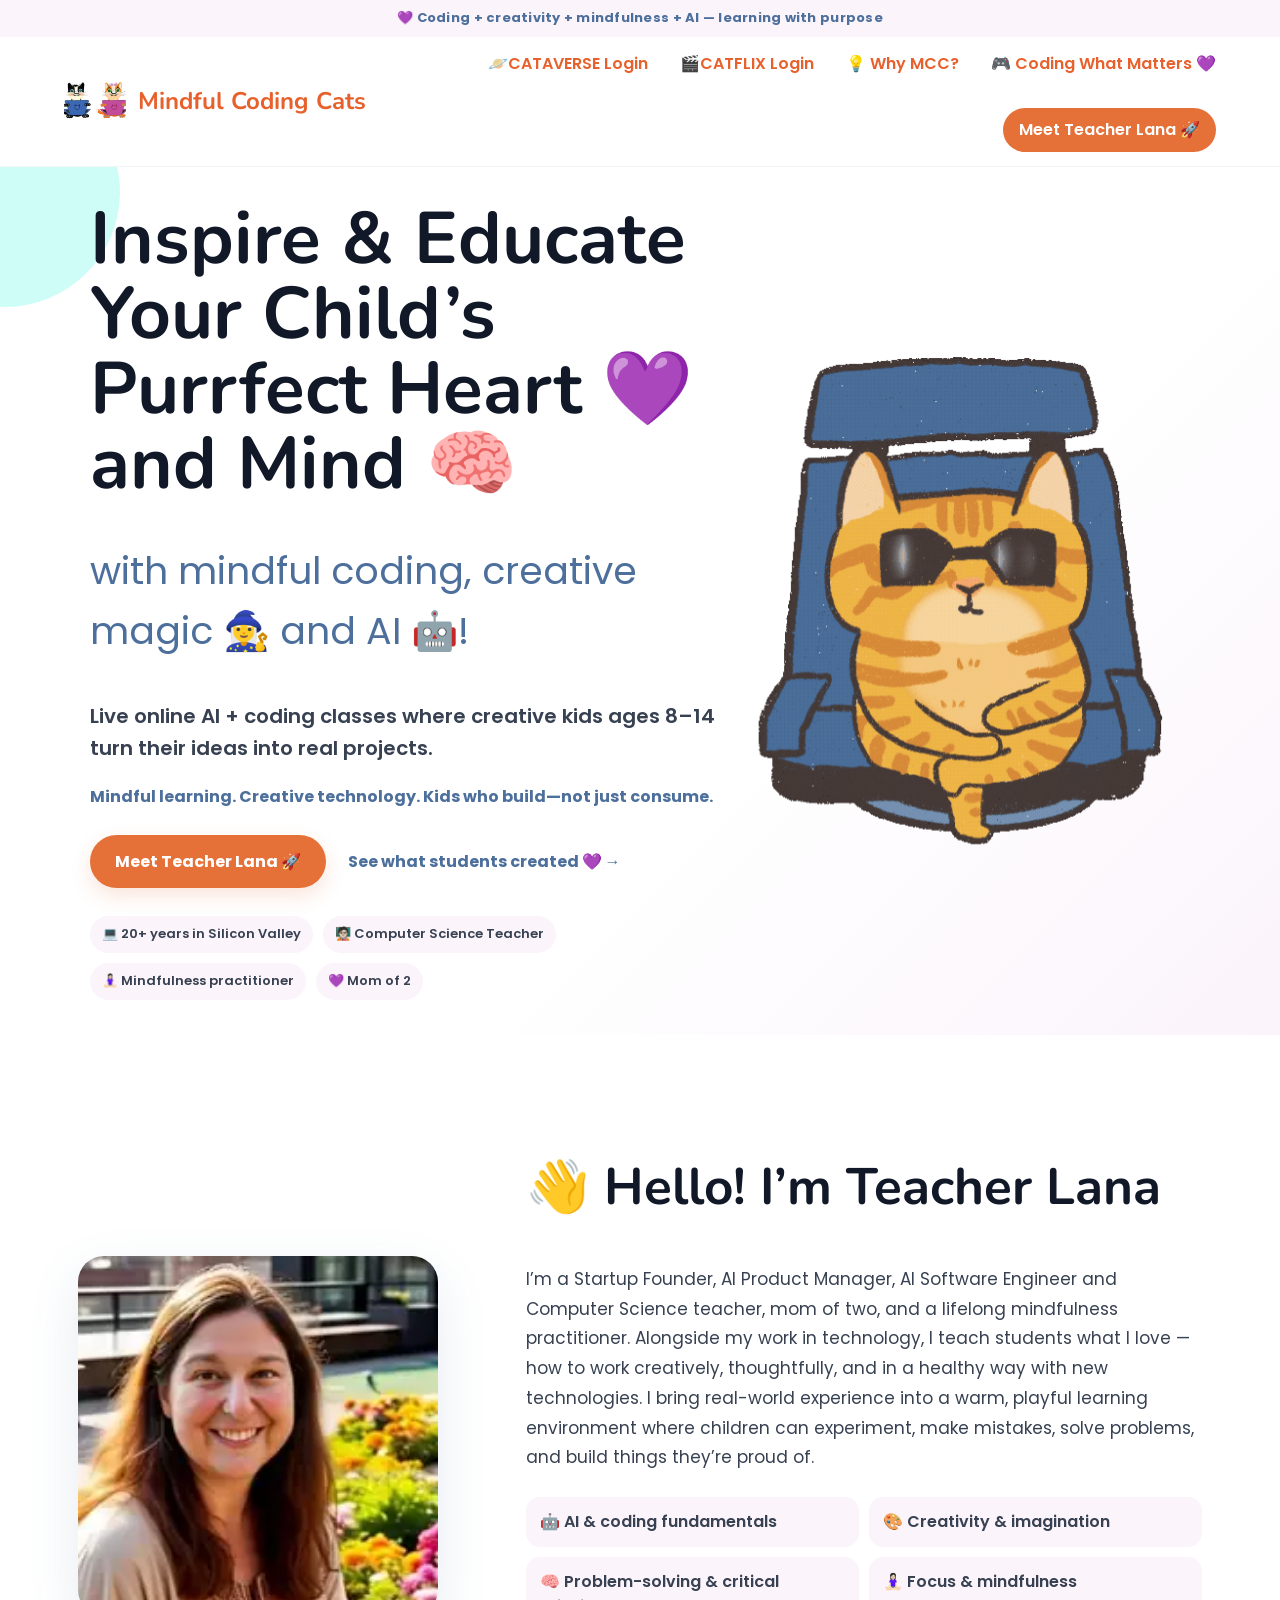
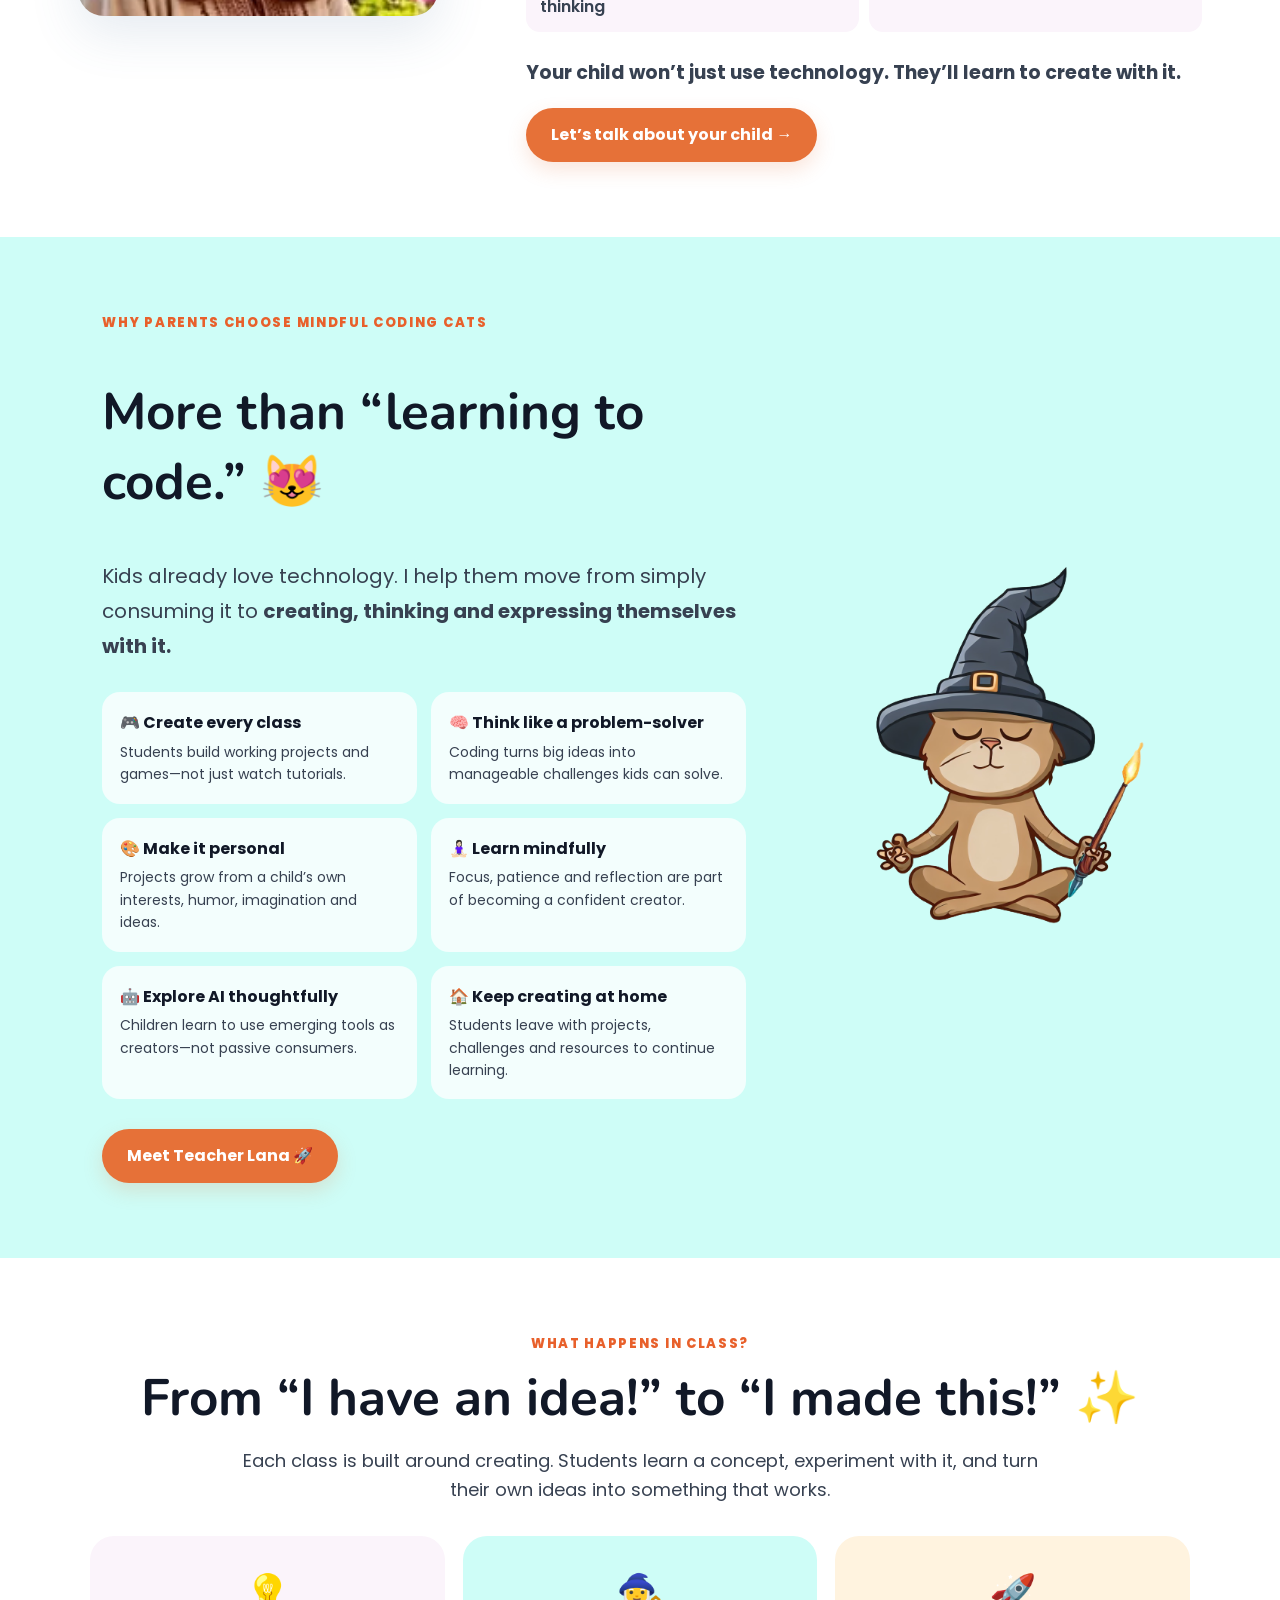
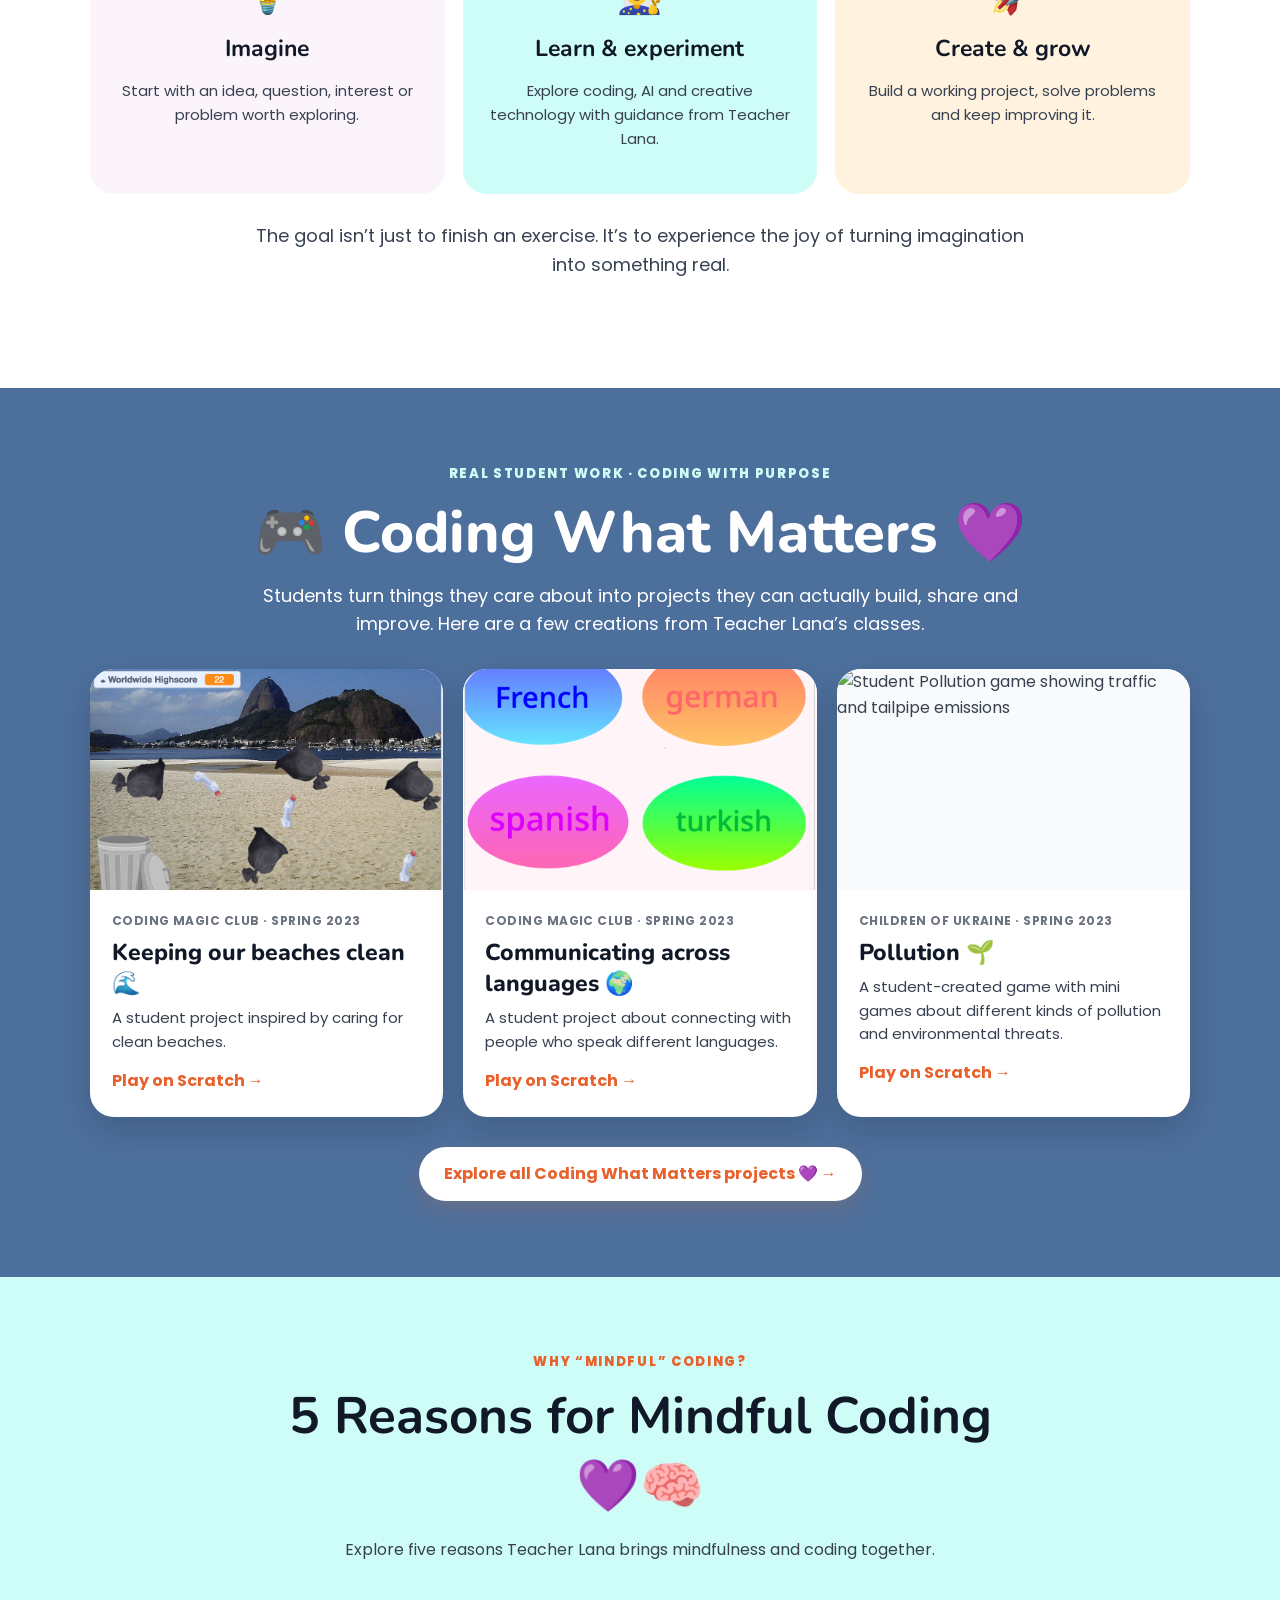
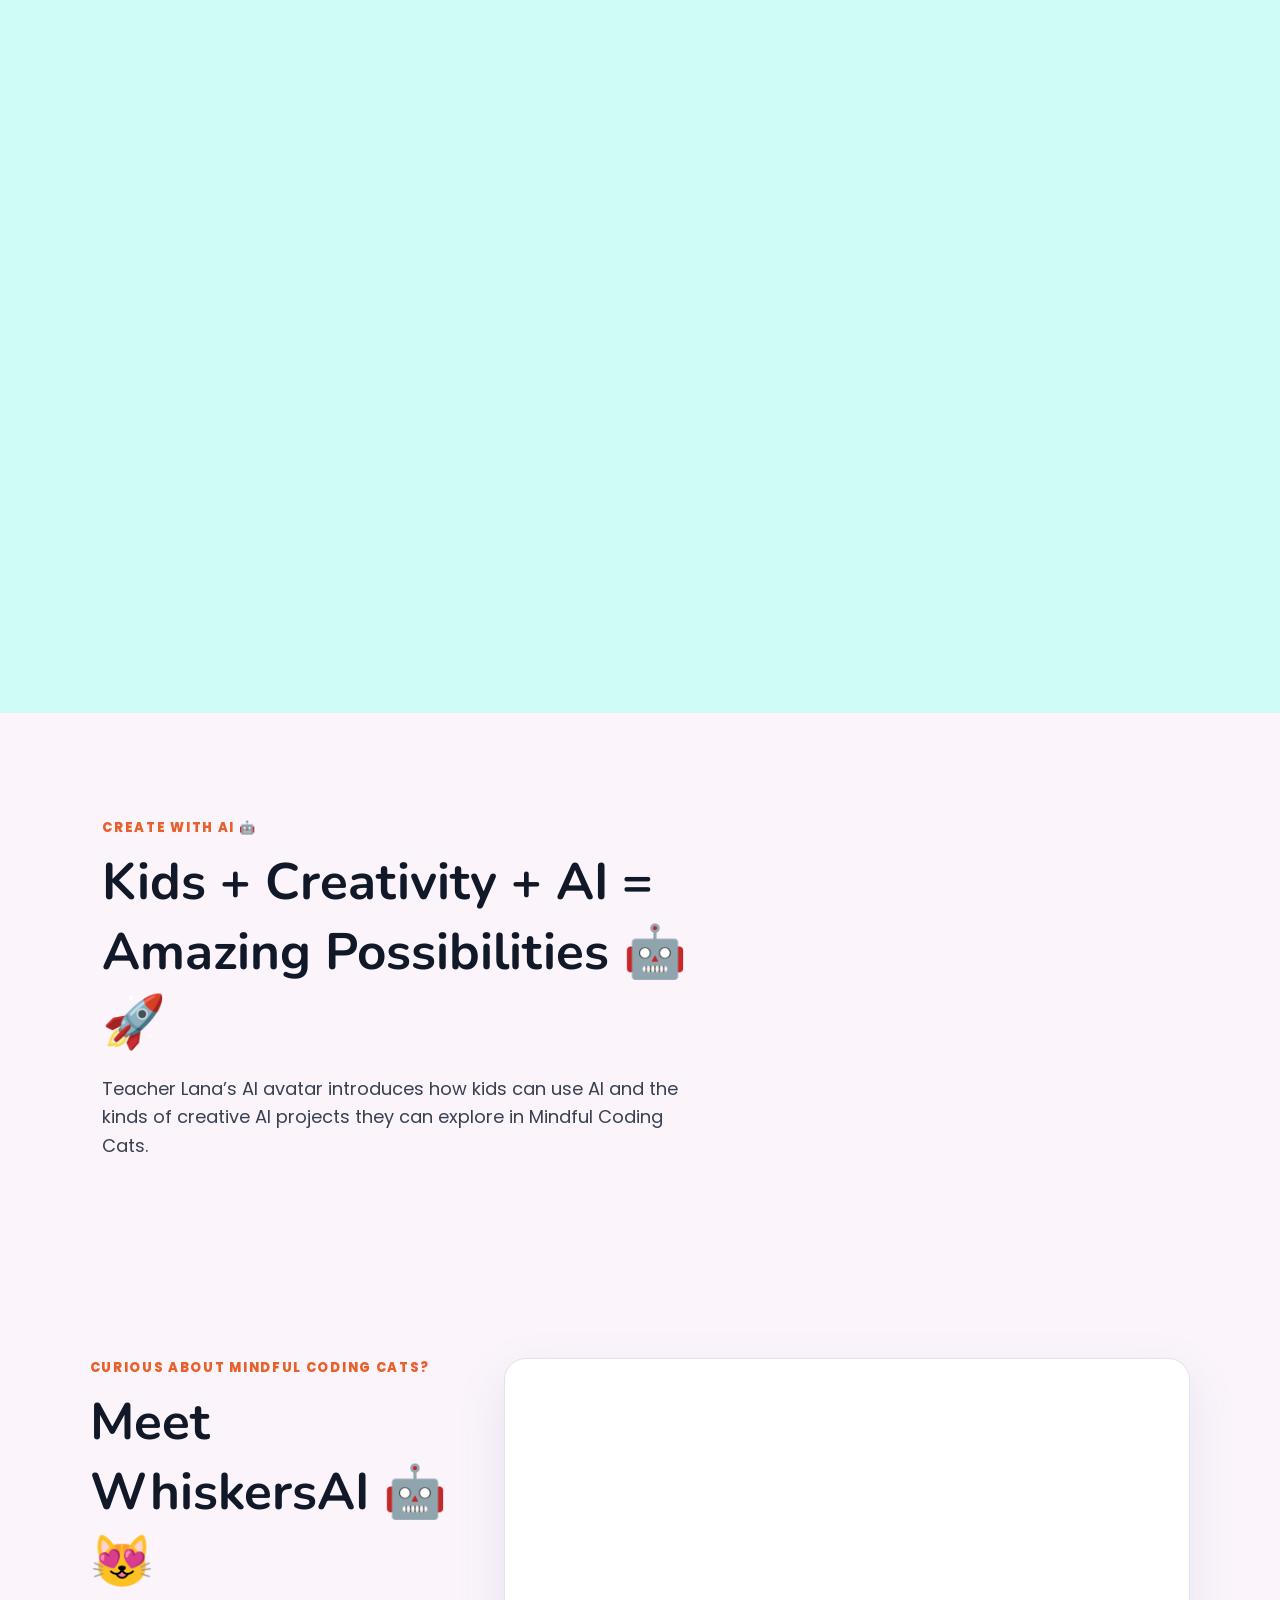
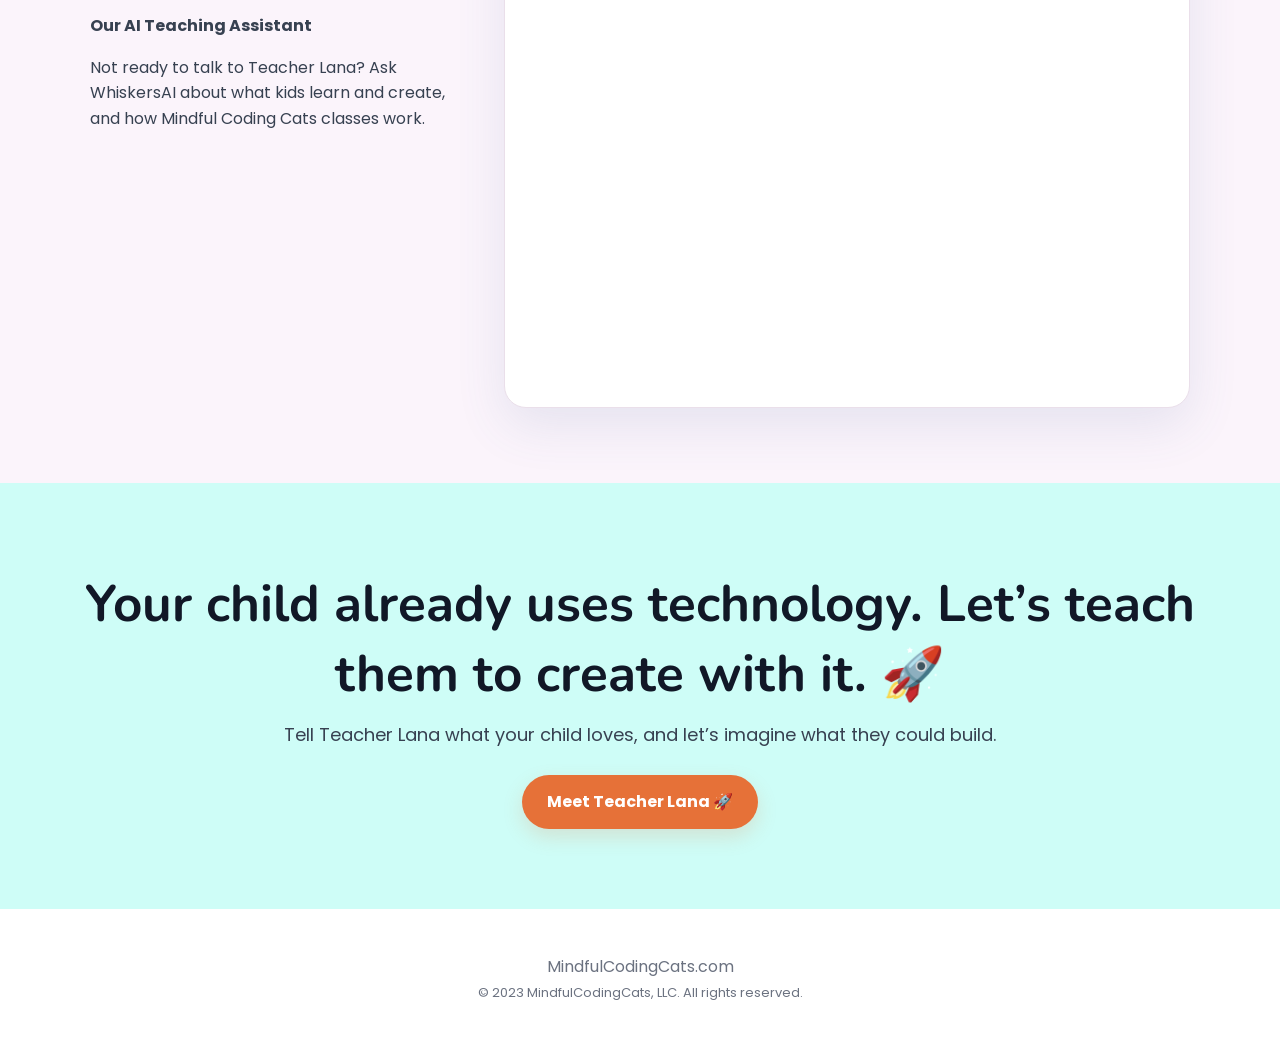
==== index.html @ 5befc57f "Fix Pollution project thumbnail loading" ====
<!doctype html><html lang="en"><head><meta charset="utf-8"><meta name="viewport" content="width=device-width,initial-scale=1"><title>Mindful Coding Cats</title><meta name="description" content="Live online AI and coding classes for creative kids ages 8–14 with Teacher Lana: a former Silicon Valley engineer and Computer Science teacher."><link rel="icon" href="assets/favicon-ouik3i.png"><link rel="stylesheet" href="styles.css"><script>window.chatbaseConfig={chatbotId:"wOBJoBJf4MKTxDPHZ_TXd"};</script><script src="https://www.chatbase.co/embed.min.js" id="wOBJoBJf4MKTxDPHZ_TXd" defer></script></head><body>
<div class="top-note">💜 Coding + creativity + mindfulness + AI — learning with purpose</div><header class="nav"><a class="brand" href="./"><img src="assets/mcc-opened-eyes-onhpm5-zprn4h.jpg" alt=""> Mindful Coding Cats</a><button class="menu-toggle" type="button" aria-expanded="false" aria-controls="site-nav" aria-label="Open menu">☰</button><nav id="site-nav"><a class="world-link" target="_blank" rel="noreferrer" href="https://gobrunch.com/mindfulcodingcats" title="Mindful Coding Cats virtual classrooms">🪐CATAVERSE Login</a><a class="world-link" target="_blank" rel="noreferrer" href="https://members.mindfulcodingcats.com/login" title="Class materials and LMS">🎬CATFLIX Login</a><a href="#why">💡 Why MCC?</a><a href="games/">🎮 Coding What Matters 💜</a><a class="nav-cta" target="_blank" rel="noreferrer" href="https://schedulewithlana.com/coding-classes">Meet Teacher Lana 🚀</a></nav></header><script>const menuButton=document.querySelector(".menu-toggle"),siteNav=document.querySelector("#site-nav");menuButton.addEventListener("click",()=>{const open=menuButton.getAttribute("aria-expanded")==="true";menuButton.setAttribute("aria-expanded",String(!open));menuButton.textContent=open?"☰":"✕";siteNav.classList.toggle("open",!open)});siteNav.addEventListener("click",e=>{if(e.target.closest("a")){menuButton.setAttribute("aria-expanded","false");menuButton.textContent="☰";siteNav.classList.remove("open")}});</script>
<main><section class="hero"><div><h1>Inspire &amp; Educate Your Child’s Purrfect Heart 💜 and Mind 🧠</h1><p class="lead">with mindful coding, creative magic 🧙‍♀️ and AI 🤖!</p><p class="hero-clear">Live online AI + coding classes where creative kids ages 8–14 turn their ideas into real projects.</p><p class="hero-promise">Mindful learning. Creative technology. Kids who build—not just consume.</p><div class="hero-actions"><a class="button" target="_blank" rel="noreferrer" href="https://schedulewithlana.com/coding-classes">Meet Teacher Lana 🚀</a><a class="text-link" href="games/">See what students created 💜 →</a></div><div class="trust-strip"><span>💻 20+ years in Silicon Valley</span><span>🧑🏻‍🏫 Computer Science Teacher</span><span>🧘🏻‍♀️ Mindfulness practitioner</span><span>💜 Mom of 2</span></div></div><img class="hero-cat" src="assets/cat-noturn-m55ek6-5sbxnr.gif" alt="Mindful Coding Cat"></section>
<section class="teacher" id="teacher"><img class="lana" src="assets/teacher-lana.webp" alt="Teacher Lana"><div><h2>👋 Hello! I’m Teacher Lana</h2><p>I’m a Startup Founder, AI Product Manager, AI Software Engineer and Computer Science teacher, mom of two, and a lifelong mindfulness practitioner. Alongside my work in technology, I teach students what I love — how to work creatively, thoughtfully, and in a healthy way with new technologies. I bring real-world experience into a warm, playful learning environment where children can experiment, make mistakes, solve problems, and build things they’re proud of.</p><div class="teacher-points"><span>🤖 AI &amp; coding fundamentals</span><span>🎨 Creativity &amp; imagination</span><span>🧠 Problem-solving &amp; critical thinking</span><span>🧘🏻‍♀️ Focus &amp; mindfulness</span></div><p class="teacher-close"><strong>Your child won’t just use technology. They’ll learn to create with it.</strong></p><a class="button" target="_blank" rel="noreferrer" href="https://schedulewithlana.com/coding-classes">Let’s talk about your child →</a></div></section>
<section class="why" id="why"><div><p class="eyebrow">WHY PARENTS CHOOSE MINDFUL CODING CATS</p><h2>More than “learning to code.” 😻</h2><p class="why-intro">Kids already love technology. I help them move from simply consuming it to <strong>creating, thinking and expressing themselves with it.</strong></p><div class="benefit-grid"><article><b>🎮 Create every class</b><span>Students build working projects and games—not just watch tutorials.</span></article><article><b>🧠 Think like a problem-solver</b><span>Coding turns big ideas into manageable challenges kids can solve.</span></article><article><b>🎨 Make it personal</b><span>Projects grow from a child’s own interests, humor, imagination and ideas.</span></article><article><b>🧘🏻‍♀️ Learn mindfully</b><span>Focus, patience and reflection are part of becoming a confident creator.</span></article><article><b>🤖 Explore AI thoughtfully</b><span>Children learn to use emerging tools as creators—not passive consumers.</span></article><article><b>🏠 Keep creating at home</b><span>Students leave with projects, challenges and resources to continue learning.</span></article></div><a class="button" target="_blank" rel="noreferrer" href="https://schedulewithlana.com/coding-classes">Meet Teacher Lana 🚀</a></div><img class="wizard" src="assets/cat-in-the-hat-with-the-wand-kdffed.png" alt="Coding wizard cat"></section>
<section class="class-experience"><p class="eyebrow">WHAT HAPPENS IN CLASS?</p><h2>From “I have an idea!” to “I made this!” ✨</h2><p class="section-lead">Each class is built around creating. Students learn a concept, experiment with it, and turn their own ideas into something that works.</p><div class="class-steps"><article><span>💡</span><b>Imagine</b><p>Start with an idea, question, interest or problem worth exploring.</p></article><article><span>🧙‍♀️</span><b>Learn &amp; experiment</b><p>Explore coding, AI and creative technology with guidance from Teacher Lana.</p></article><article><span>🚀</span><b>Create &amp; grow</b><p>Build a working project, solve problems and keep improving it.</p></article></div><p class="class-note">The goal isn’t just to finish an exercise. It’s to experience the joy of turning imagination into something real.</p></section>
<section class="student-showcase" id="student-work"><div class="student-showcase-head"><p class="eyebrow">REAL STUDENT WORK · CODING WITH PURPOSE</p><h2>🎮 Coding What Matters 💜</h2><p>Students turn things they care about into projects they can actually build, share and improve. Here are a few creations from Teacher Lana’s classes.</p></div><div class="student-cards"><a class="student-card" target="_blank" rel="noreferrer" href="https://scratch.mit.edu/projects/862750821"><img loading="lazy" src="games/assets/game-2-1q5qh9.png" alt="Student coding project about keeping beaches clean"><div><span>Coding Magic Club · Spring 2023</span><h3>Keeping our beaches clean 🌊</h3><p>A student project inspired by caring for clean beaches.</p><b>Play on Scratch →</b></div></a><a class="student-card" target="_blank" rel="noreferrer" href="https://scratch.mit.edu/projects/862749946"><img loading="lazy" src="games/assets/game-3-lglsj6.png" alt="Student coding project about communicating across languages"><div><span>Coding Magic Club · Spring 2023</span><h3>Communicating across languages 🌍</h3><p>A student project about connecting with people who speak different languages.</p><b>Play on Scratch →</b></div></a><a class="student-card" target="_blank" rel="noreferrer" href="https://scratch.mit.edu/projects/847357272"><img loading="lazy" src="https://cdn2.scratch.mit.edu/get_image/project/847357272_480x360.png" alt="Student Pollution game showing traffic and tailpipe emissions"><div><span>Children of Ukraine · Spring 2023</span><h3>Pollution 🌱</h3><p>A student-created game with mini games about different kinds of pollution and environmental threats.</p><b>Play on Scratch →</b></div></a></div><a class="button" href="games/">Explore all Coding What Matters projects 💜 →</a></section>
<section class="brand-story" id="mindful-coding">
<div class="brand-story-head"><p class="eyebrow">WHY “MINDFUL” CODING?</p><h2>5 Reasons for Mindful Coding 💜🧠</h2><p>Explore five reasons Teacher Lana brings mindfulness and coding together.</p></div>
<div class="media-showcase media-snackeet"><iframe loading="lazy" src="https://snkt.io/62a532983886675a1ffbee13" allow="camera *; microphone *; autoplay *; encrypted-media *;" title="Five Reasons for Mindful Coding"></iframe></div>
</section>
<section class="avatar-invite">
<div class="media-context"><p class="eyebrow">CREATE WITH AI 🤖</p><h2>Kids + Creativity + AI = Amazing Possibilities 🤖🚀</h2><p>Teacher Lana’s AI avatar introduces how kids can use AI and the kinds of creative AI projects they can explore in Mindful Coding Cats.</p></div>
<div class="media-showcase media-canva"><iframe loading="lazy" src="https://www.canva.com/design/DAFtVCFHlBk/watch?embed" allowfullscreen title="Teacher Lana AI avatar about AI projects for kids"></iframe></div>
</section>

<section class="chat-section"><div><p class="eyebrow">CURIOUS ABOUT MINDFUL CODING CATS?</p><h2>Meet WhiskersAI 🤖😻</h2><p><strong>Our AI Teaching Assistant</strong></p><p>Not ready to talk to Teacher Lana? Ask WhiskersAI about what kids learn and create, and how Mindful Coding Cats classes work.</p></div><iframe loading="lazy" src="https://www.chatbase.co/chatbot-iframe/wOBJoBJf4MKTxDPHZ_TXd" title="WhiskersAI — Mindful Coding Cats chatbot" frameborder="0"></iframe></section><section class="parent-cta"><h2>Your child already uses technology. Let’s teach them to create with it. 🚀</h2><p>Tell Teacher Lana what your child loves, and let’s imagine what they could build.</p><a class="button" target="_blank" rel="noreferrer" href="https://schedulewithlana.com/coding-classes">Meet Teacher Lana 🚀</a></section></main><footer>MindfulCodingCats.com<br><span>© 2023 MindfulCodingCats, LLC. All rights reserved.</span></footer></body></html>
---- styles.css ----
@import url('https://fonts.googleapis.com/css2?family=Nunito:wght@600;700;800&family=Poppins:wght@400;600;700&display=swap');
*{box-sizing:border-box}html{scroll-behavior:smooth}body{margin:0;color:#374151;font-family:Poppins,Arial,sans-serif;line-height:1.6}a{color:inherit}img{max-width:100%}
.nav{display:flex;align-items:center;justify-content:space-between;gap:24px;padding:14px max(24px,5vw);background:#fff}.brand{display:flex;align-items:center;gap:12px;font:700 24px 'Nunito';text-decoration:none;color:#e8602b;white-space:nowrap}.brand img{width:62px;height:42px;object-fit:cover;border-radius:9px}.nav nav{display:flex;gap:32px;flex-wrap:wrap;justify-content:flex-end}.nav nav a{text-decoration:none;color:#e8602b;font-size:16px;font-weight:600}
.hero{min-height:489px;display:grid;grid-template-columns:57.4037% 40.5963%;gap:2%;align-items:center;padding:35px 7vw;background:#fff}.hero h1{font:700 clamp(42px,5.7vw,76px)/1.03 'Nunito';margin:0;max-width:800px;color:#111827}.lead{font-size:clamp(23px,3vw,38px);color:#4d6f9c}.hero-cat{max-width:100%;max-height:489px;object-fit:contain}
.button{display:inline-block;background:#e67138;color:#fff;text-decoration:none;padding:14px 25px;border-radius:999px;font-weight:700}
.teacher{display:grid;grid-template-columns:minmax(240px,35%) 1fr;gap:55px;max-width:1180px;margin:auto;padding:90px 28px;align-items:center}.lana{width:100%;max-width:360px;border-radius:26px}.teacher h2,.why h2,.arcade-call h2,.final h2{font:700 clamp(34px,4vw,52px) 'Nunito';color:#111827}.teacher p,.why p{font-size:17px;line-height:1.75}.lead-small{font-size:22px!important;color:#4d6f9c}
.why{display:grid;grid-template-columns:1fr minmax(240px,35%);gap:55px;align-items:center;max-width:1580px;margin:auto;padding:85px 8vw;background:#cefdf7}.wizard{width:100%;max-height:520px;object-fit:contain}
.quote{text-align:center;padding:65px 25px;background:#fbf4fb}.quote blockquote{font:600 clamp(30px,4vw,50px) 'Nunito';color:#4d6f9c;margin:0}
.media-showcase{display:flex;justify-content:center;align-items:center;padding:55px 5vw}.media-snackeet{background:#cefdf7;min-height:680px}.media-snackeet iframe{display:block;width:359px;max-width:100%;height:630px;border:0;border-radius:10px;background:transparent}.media-canva{background:#fff}.media-canva iframe{width:min(600px,90vw);aspect-ratio:1/1;border:0;border-radius:8px}.final{text-align:center;padding:80px 25px;background:#fff}.final h2{max-width:911px;margin:0 auto 28px}
.arcade-call{text-align:center;padding:80px 25px;background:#4d6f9c;color:#fff}.arcade-call h2{color:#fff}.arcade-call p{font-size:20px}.arcade-call .button{margin-top:10px}
footer{text-align:center;padding:45px 20px;color:#6b7280;background:#fff}footer span{font-size:13px}
/* Coding What Matters student project pages */
.arcade-hero{text-align:center;padding:70px 6vw;background:#cefdf7}.arcade-hero h1,.game-page h1{font:700 clamp(45px,7vw,78px) 'Nunito';color:#111827}.collection-list,.game-page{padding:70px 6vw;text-align:center}.collection-list a{display:block;max-width:900px;margin:20px auto;padding:25px;background:#fbf4fb;border-radius:22px;text-decoration:none;font-weight:700}.project-grid{display:grid;grid-template-columns:repeat(3,1fr);gap:24px;max-width:1200px;margin:40px auto}.project{display:flex;flex-direction:column;justify-content:flex-start;background:#fbf4fb;border-radius:22px;overflow:hidden;text-decoration:none;text-align:left}.project:nth-child(even){background:#cefdf7}.project img{width:100%;aspect-ratio:4/3;object-fit:cover}.project .copy{padding:20px}.project h3{font:700 23px 'Nunito';color:#111827}.project span{color:#e8602b;font-weight:700}.notice{max-width:900px;margin:20px auto;padding:18px;border-radius:16px;background:#fbf4fb}.center{text-align:center}
@media(max-width:950px){.nav nav{gap:14px}.nav nav a{font-size:14px}}
@media(max-width:800px){.nav{display:block}.brand{font-size:21px}.nav nav{margin-top:14px;display:grid;grid-template-columns:1fr 1fr;gap:10px}.hero,.teacher,.why{grid-template-columns:1fr}.hero{min-height:auto;padding:45px 7vw}.hero-cat,.wizard,.lana{margin:auto}.teacher,.why{gap:30px;padding:55px 7vw}.creation-inner{grid-template-columns:1fr;gap:25px}.creation-band:nth-child(even) .creation-copy,.creation-band:nth-child(even) iframe{order:initial}.creation-copy{text-align:center}.creation-band{padding:38px 5vw}.project-grid{grid-template-columns:1fr}.media-showcase{padding:40px 5vw}.media-snackeet{min-height:auto}.media-snackeet iframe{height:630px}}
@media(max-width:520px){.nav nav{grid-template-columns:1fr}.hero h1{font-size:42px}.creation-copy h3{font-size:34px}.media-snackeet iframe{height:600px}}

/* Parent-facing redesign */
.top-note{text-align:center;padding:8px 18px;background:#fbf4fb;color:#4d6f9c;font-size:13px;font-weight:700;letter-spacing:.02em}
.nav{position:sticky;top:0;z-index:20;border-bottom:1px solid #f3f4f6}
.nav-cta{background:#e67138!important;color:#fff!important;padding:9px 16px;border-radius:999px}
.hero{position:relative;overflow:hidden;background:linear-gradient(135deg,#fff 0%,#fff 62%,#fbf4fb 100%)}
.hero:before{content:"";position:absolute;width:230px;height:230px;border-radius:50%;background:#cefdf7;left:-110px;top:-90px;z-index:0}
.hero>div,.hero-cat{position:relative;z-index:1}
.hero-clear{max-width:690px;font-size:20px;font-weight:600;color:#374151}
.hero-actions{display:flex;align-items:center;gap:22px;flex-wrap:wrap;margin:25px 0}
.text-link{font-weight:700;color:#4d6f9c;text-decoration:none}
.trust-strip{display:flex;gap:10px;flex-wrap:wrap;margin-top:28px}
.trust-strip span{padding:8px 12px;border-radius:999px;background:#fbf4fb;font-size:13px;font-weight:600}
.teacher{padding-top:75px;padding-bottom:75px}.lana{box-shadow:0 18px 50px rgba(77,111,156,.14)}
.teacher-points{display:grid;grid-template-columns:1fr 1fr;gap:10px;margin:24px 0}
.teacher-points span{background:#fbf4fb;padding:12px 14px;border-radius:14px;font-weight:600}
.teacher-close{font-size:19px!important}
.why{max-width:none;padding-top:75px;padding-bottom:75px}
.eyebrow{margin:0 0 8px!important;font-size:13px!important;font-weight:800!important;letter-spacing:.13em;color:#e8602b;text-transform:uppercase}.eyebrow.light{color:#cefdf7}
.why-intro{font-size:20px!important;max-width:850px}
.benefit-grid{display:grid;grid-template-columns:1fr 1fr;gap:14px;margin:28px 0 30px}
.benefit-grid article{display:flex;flex-direction:column;gap:5px;background:rgba(255,255,255,.75);padding:18px;border-radius:18px}
.benefit-grid b{color:#111827}.benefit-grid span{font-size:14px}
.chat-section h2,.parent-cta h2{font:700 clamp(34px,4vw,52px) 'Nunito';color:#111827;margin:6px auto 12px}
.media-showcase{padding-top:35px;padding-bottom:35px}
.arcade-call p{max-width:820px;margin:12px auto;font-size:19px}
.chat-section{display:grid;grid-template-columns:.7fr 1.3fr;gap:45px;align-items:start;padding:75px 7vw;background:#fbf4fb}
.chat-section>div{position:sticky;top:120px}.chat-section iframe{width:100%;height:650px;border:1px solid #eadfea;border-radius:22px;background:#fff;box-shadow:0 18px 50px rgba(77,111,156,.12)}
.parent-cta{text-align:center;padding:80px 25px;background:#cefdf7}.parent-cta p{font-size:18px;margin:0 auto 25px}
.button{box-shadow:0 8px 20px rgba(230,113,56,.18);transition:transform .18s ease,box-shadow .18s ease}.button:hover{transform:translateY(-2px);box-shadow:0 12px 24px rgba(230,113,56,.25)}
@media(max-width:950px){.nav{position:static}.chat-section{grid-template-columns:1fr}.chat-section>div{position:static}.benefit-grid{grid-template-columns:1fr}.teacher-points{grid-template-columns:1fr}}
@media(max-width:520px){.trust-strip span{width:100%}.chat-section{padding:55px 6vw}.chat-section iframe{height:600px}}

/* Mindful Coding and AI media sequence */
.brand-story h2,.avatar-invite h2{font:700 clamp(34px,4vw,52px) 'Nunito';color:#111827;margin:6px auto 14px}
.brand-story{text-align:center;padding:75px 5vw 35px;background:#cefdf7}.brand-story-head,.media-context{max-width:780px;margin:auto}.brand-story .media-canva{background:transparent;padding-bottom:30px}
.avatar-invite{display:grid;grid-template-columns:1fr 430px;gap:50px;align-items:center;padding:70px 8vw;background:#fbf4fb}.avatar-invite .media-showcase{background:transparent;padding:0;min-height:0}.avatar-invite .media-snackeet iframe{height:630px}
.media-context p{font-size:18px}.media-context .button{margin-top:12px}
.final p{max-width:780px;margin:0 auto;font-size:18px}
@media(max-width:850px){.avatar-invite{grid-template-columns:1fr;padding:55px 7vw}.avatar-invite .media-showcase{justify-content:center}}

/* V2: mobile-first experience */
.menu-toggle{display:none;border:0;background:#fbf4fb;color:#e8602b;width:46px;height:46px;border-radius:14px;font-size:25px;line-height:1;cursor:pointer}
.hero-promise{max-width:700px;margin:0 0 8px;font-weight:700;color:#4d6f9c}
.class-experience{text-align:center;padding:76px 7vw;background:#fff}
.class-experience h2{font:700 clamp(34px,4vw,52px) 'Nunito';color:#111827;margin:6px auto 14px}
.section-lead,.class-note{max-width:800px;margin:0 auto 32px;font-size:18px}
.class-steps{display:grid;grid-template-columns:repeat(3,1fr);gap:18px;max-width:1100px;margin:0 auto 28px}
.class-steps article{padding:28px 22px;border-radius:24px;background:#fbf4fb}
.class-steps article:nth-child(2){background:#cefdf7}.class-steps article:nth-child(3){background:#fff3df}
.class-steps article>span{display:block;font-size:38px;margin-bottom:8px}.class-steps b{display:block;font:700 23px 'Nunito';color:#111827}.class-steps p{font-size:15px}
@media(max-width:800px){
 .top-note{font-size:12px}
 .nav{display:flex;position:sticky;top:0;padding:10px 18px}
 .brand{font-size:19px;min-width:0}.brand img{width:52px;height:36px}
 .menu-toggle{display:block;flex:0 0 auto}
 .nav nav{display:none;position:absolute;left:0;right:0;top:100%;margin:0;padding:12px 18px 20px;background:#fff;border-bottom:1px solid #f3f4f6;box-shadow:0 14px 30px rgba(17,24,39,.10);grid-template-columns:1fr}
 .nav nav.open{display:grid}.nav nav a{display:flex;align-items:center;min-height:46px;padding:9px 12px;border-radius:12px;font-size:15px}
 .nav-cta{justify-content:center;margin-top:4px}
 .hero{padding:38px 6vw 48px;gap:18px}.hero h1{font-size:clamp(36px,10vw,48px);line-height:1.06}.lead{font-size:clamp(21px,6vw,29px);margin-bottom:12px}.hero-clear{font-size:18px}.hero-promise{font-size:15px}
 .hero-actions{align-items:stretch;flex-direction:column;gap:12px}.hero-actions .button,.hero-actions .text-link{text-align:center;padding:13px 18px}
 .button{min-height:46px;text-align:center}
 .teacher,.why{padding:50px 6vw}.teacher h2,.why h2,.arcade-call h2,.final h2,.chat-section h2,.parent-cta h2,.brand-story h2,.avatar-invite h2,.class-experience h2{font-size:clamp(31px,8vw,42px);line-height:1.12}
 .teacher-points{grid-template-columns:1fr}.benefit-grid{grid-template-columns:1fr}
 .class-experience{padding:55px 6vw}.class-steps{grid-template-columns:1fr}.class-steps article{padding:22px 18px}.section-lead,.class-note{font-size:16px}
 .avatar-invite{grid-template-columns:1fr;padding:55px 6vw;gap:28px}.media-canva iframe{width:100%;max-width:520px}
 .brand-story{padding:55px 5vw 28px}.media-snackeet iframe{width:min(359px,94vw)}
 .final,.arcade-call,.parent-cta{padding:55px 6vw}
 .chat-section{grid-template-columns:1fr;padding:55px 6vw;gap:25px}.chat-section>div{position:static}.chat-section iframe{height:min(620px,72vh);min-height:480px}
}
@media(max-width:420px){
 .brand{font-size:17px;gap:8px}.brand img{width:46px;height:34px}.menu-toggle{width:44px;height:44px}
 .hero{padding-left:20px;padding-right:20px}.hero h1{font-size:36px}
 .trust-strip span{width:100%}
 .teacher,.why,.class-experience,.avatar-invite,.chat-section,.final,.arcade-call,.parent-cta{padding-left:20px;padding-right:20px}
 .media-showcase{padding-left:0;padding-right:0}.media-snackeet iframe{height:560px}
 .chat-section iframe{min-height:460px}
}

/* V2 flow refinement */
.arcade-call{scroll-margin-top:90px}
@media(max-width:800px){
 .arcade-call p:not(.eyebrow){max-width:620px;margin-left:auto;margin-right:auto}
 iframe{max-width:100%}
}

/* V2 real student work */
.student-showcase{padding:76px 7vw;background:#4d6f9c;text-align:center;color:#fff;scroll-margin-top:90px}
.student-showcase .eyebrow{color:#cefdf7}.student-showcase h2{font:800 clamp(36px,5vw,58px) 'Nunito';margin:5px 0 10px}.student-showcase-head>p:last-child{max-width:780px;margin:0 auto 30px;font-size:18px}
.student-cards{max-width:1120px;margin:0 auto 30px;display:grid;grid-template-columns:repeat(3,1fr);gap:20px;text-align:left}
.student-card{display:flex;flex-direction:column;background:#fff;color:#374151;text-decoration:none;border-radius:24px;overflow:hidden;box-shadow:0 14px 34px rgba(0,0,0,.14);transition:transform .18s ease,box-shadow .18s ease}
.student-card:hover{transform:translateY(-4px);box-shadow:0 18px 38px rgba(0,0,0,.2)}
.student-card img{width:100%;aspect-ratio:16/10;object-fit:cover;background:#f9fafb}
.student-card>div{padding:21px 22px 24px}.student-card span{display:block;font-size:12px;font-weight:700;letter-spacing:.04em;text-transform:uppercase;color:#6b7280}.student-card h3{font:800 23px 'Nunito';color:#111827;margin:7px 0}.student-card p{font-size:15px;line-height:1.55;margin:0 0 15px}.student-card b{color:#e8602b}
.student-card-text{justify-content:center;background:#cefdf7}.student-card-text>div{padding:32px 26px}.student-showcase>.button{background:#fff;color:#e8602b}
@media(max-width:800px){.student-showcase{padding:55px 6vw}.student-showcase-head>p:last-child{font-size:16px}.student-cards{grid-template-columns:1fr;max-width:540px}.student-card{border-radius:20px}.student-card h3{font-size:22px}.student-showcase>.button{display:inline-flex;align-items:center;justify-content:center}}
@media(max-width:420px){.student-showcase{padding-left:20px;padding-right:20px}.student-showcase h2{font-size:34px}.student-card>div,.student-card-text>div{padding:19px 18px 22px}}
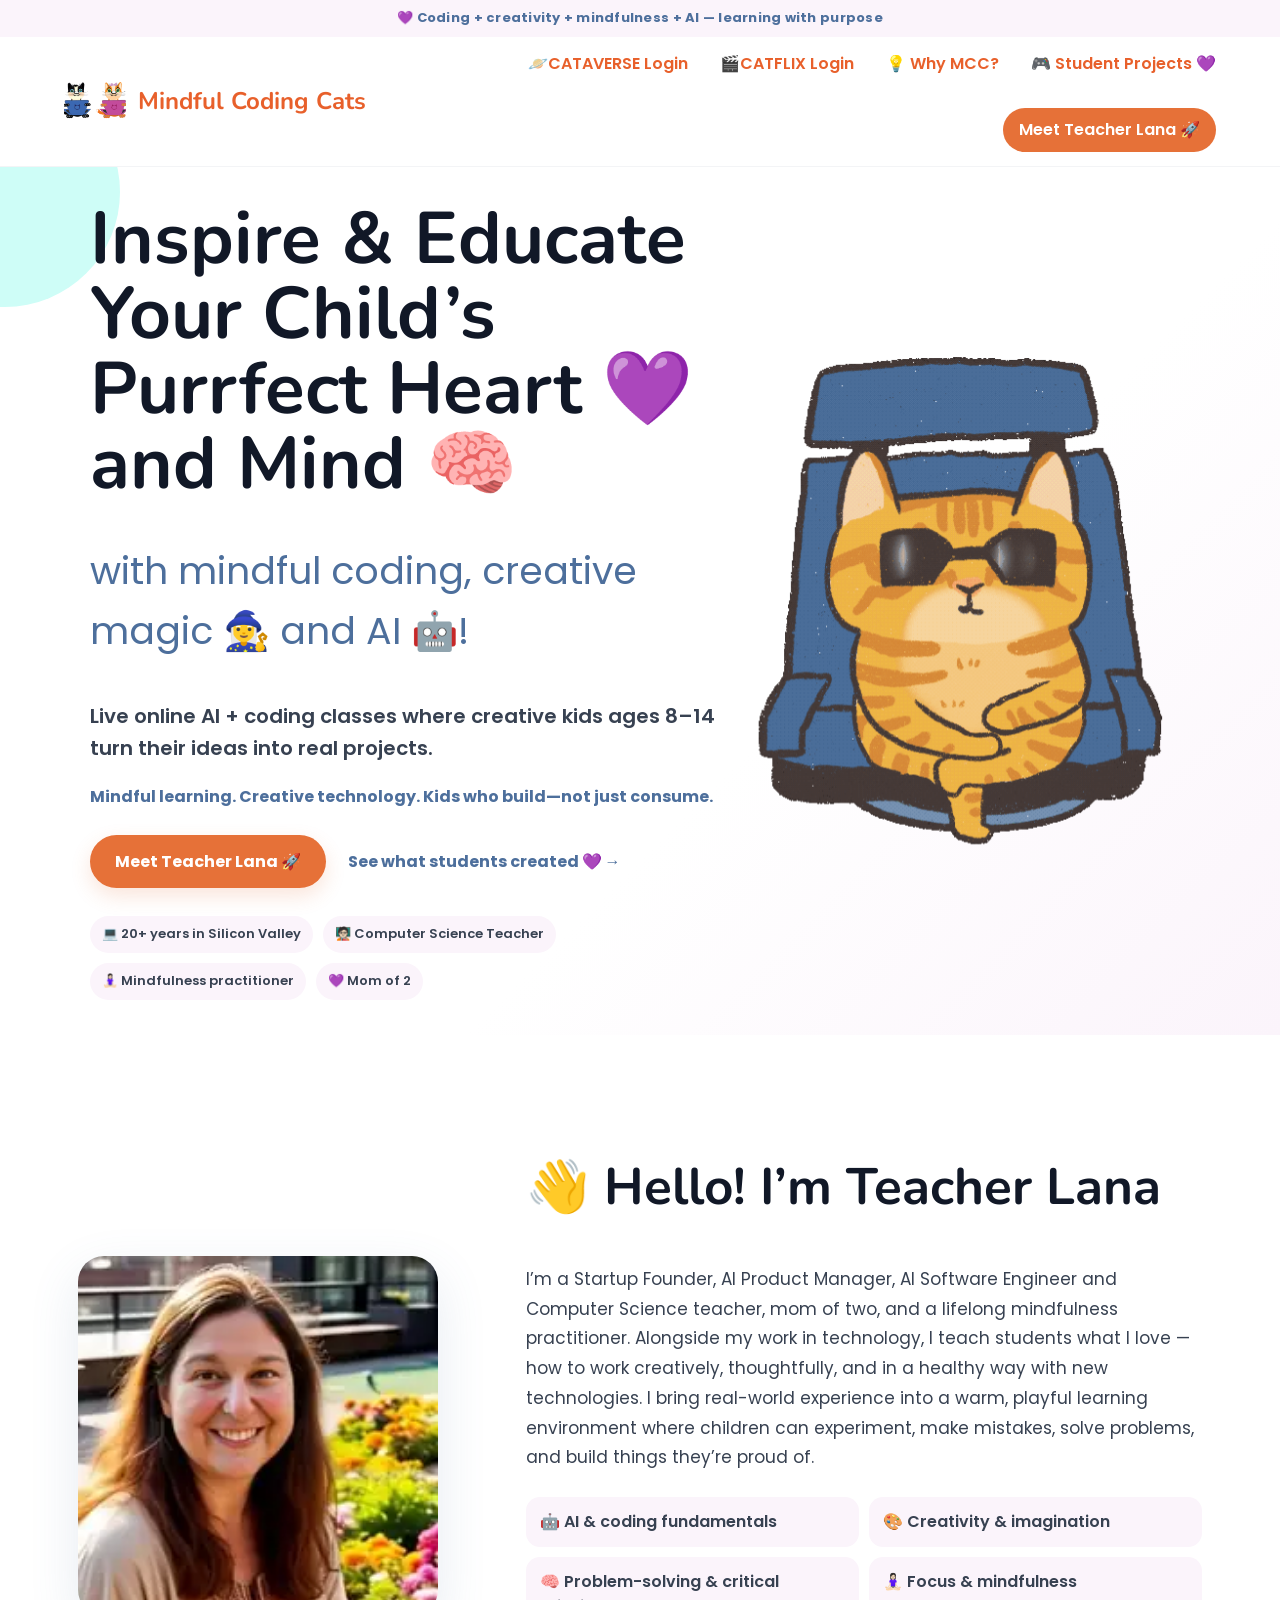
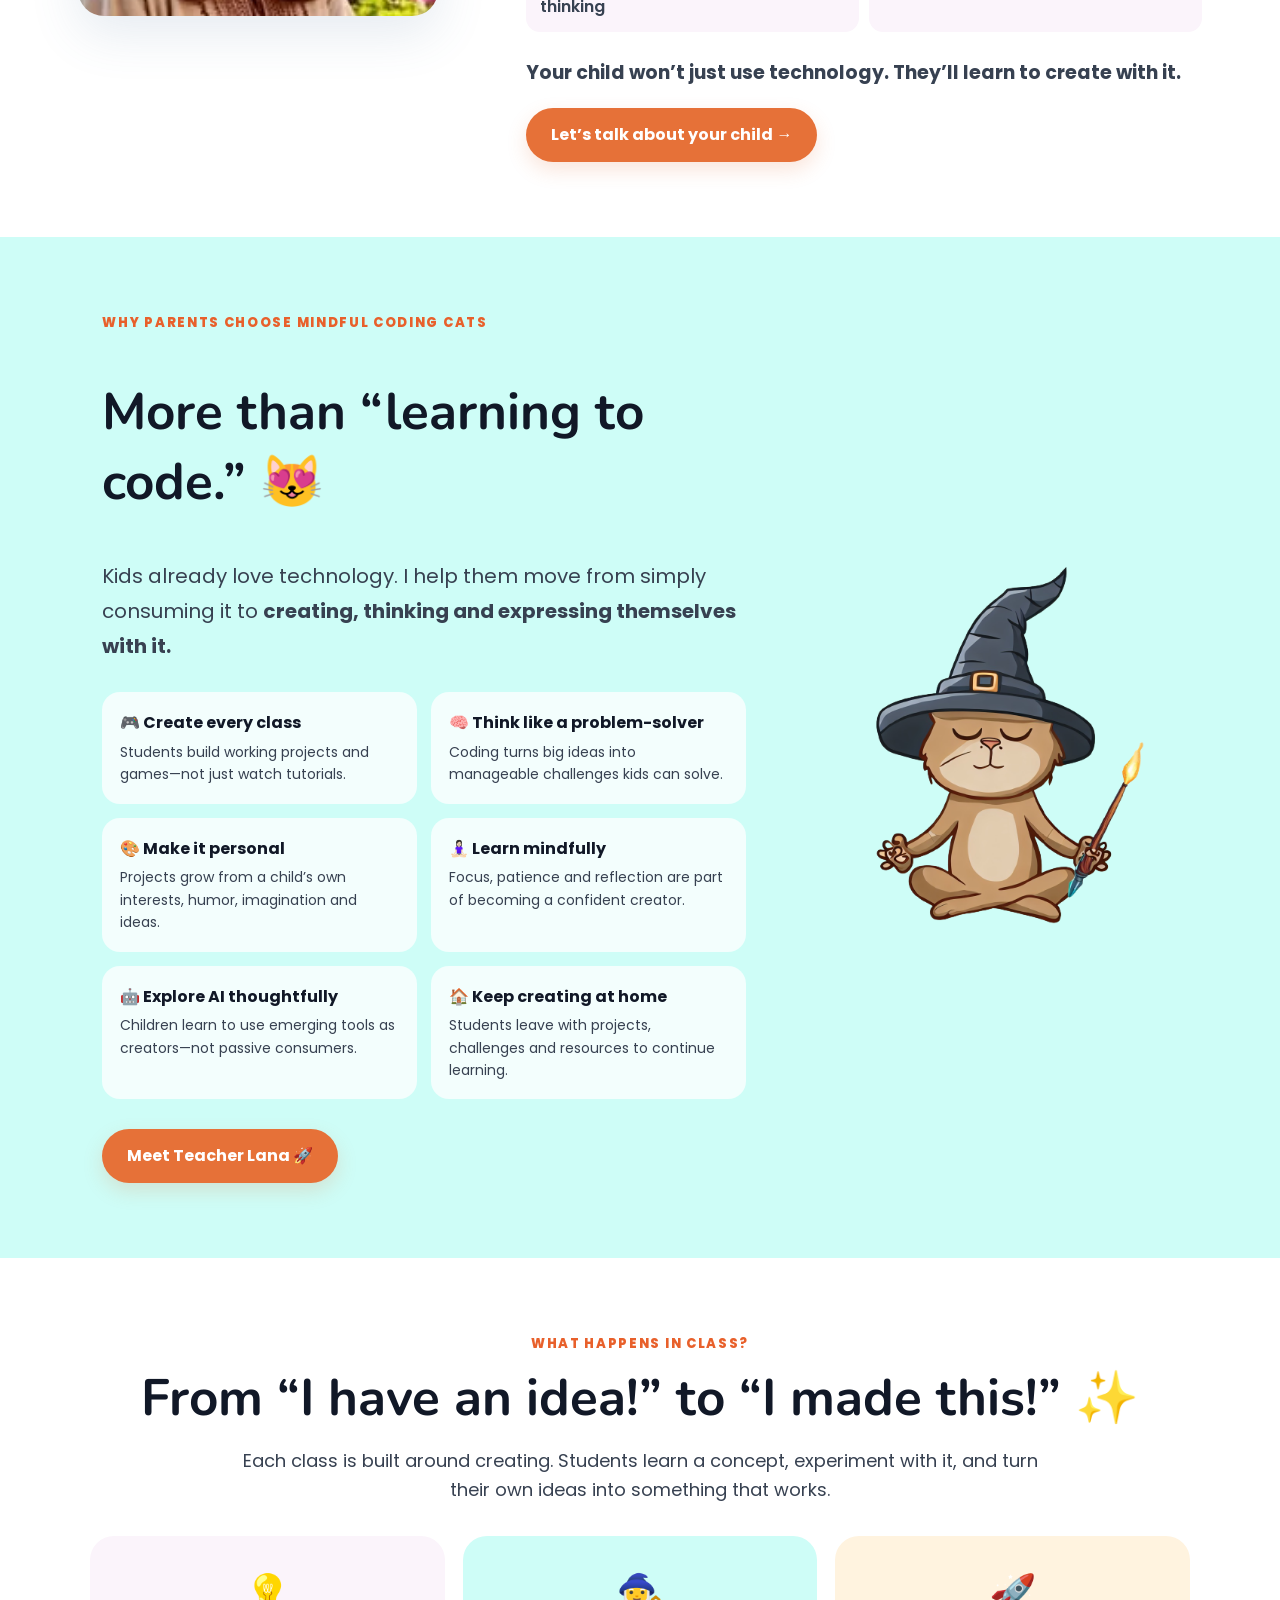
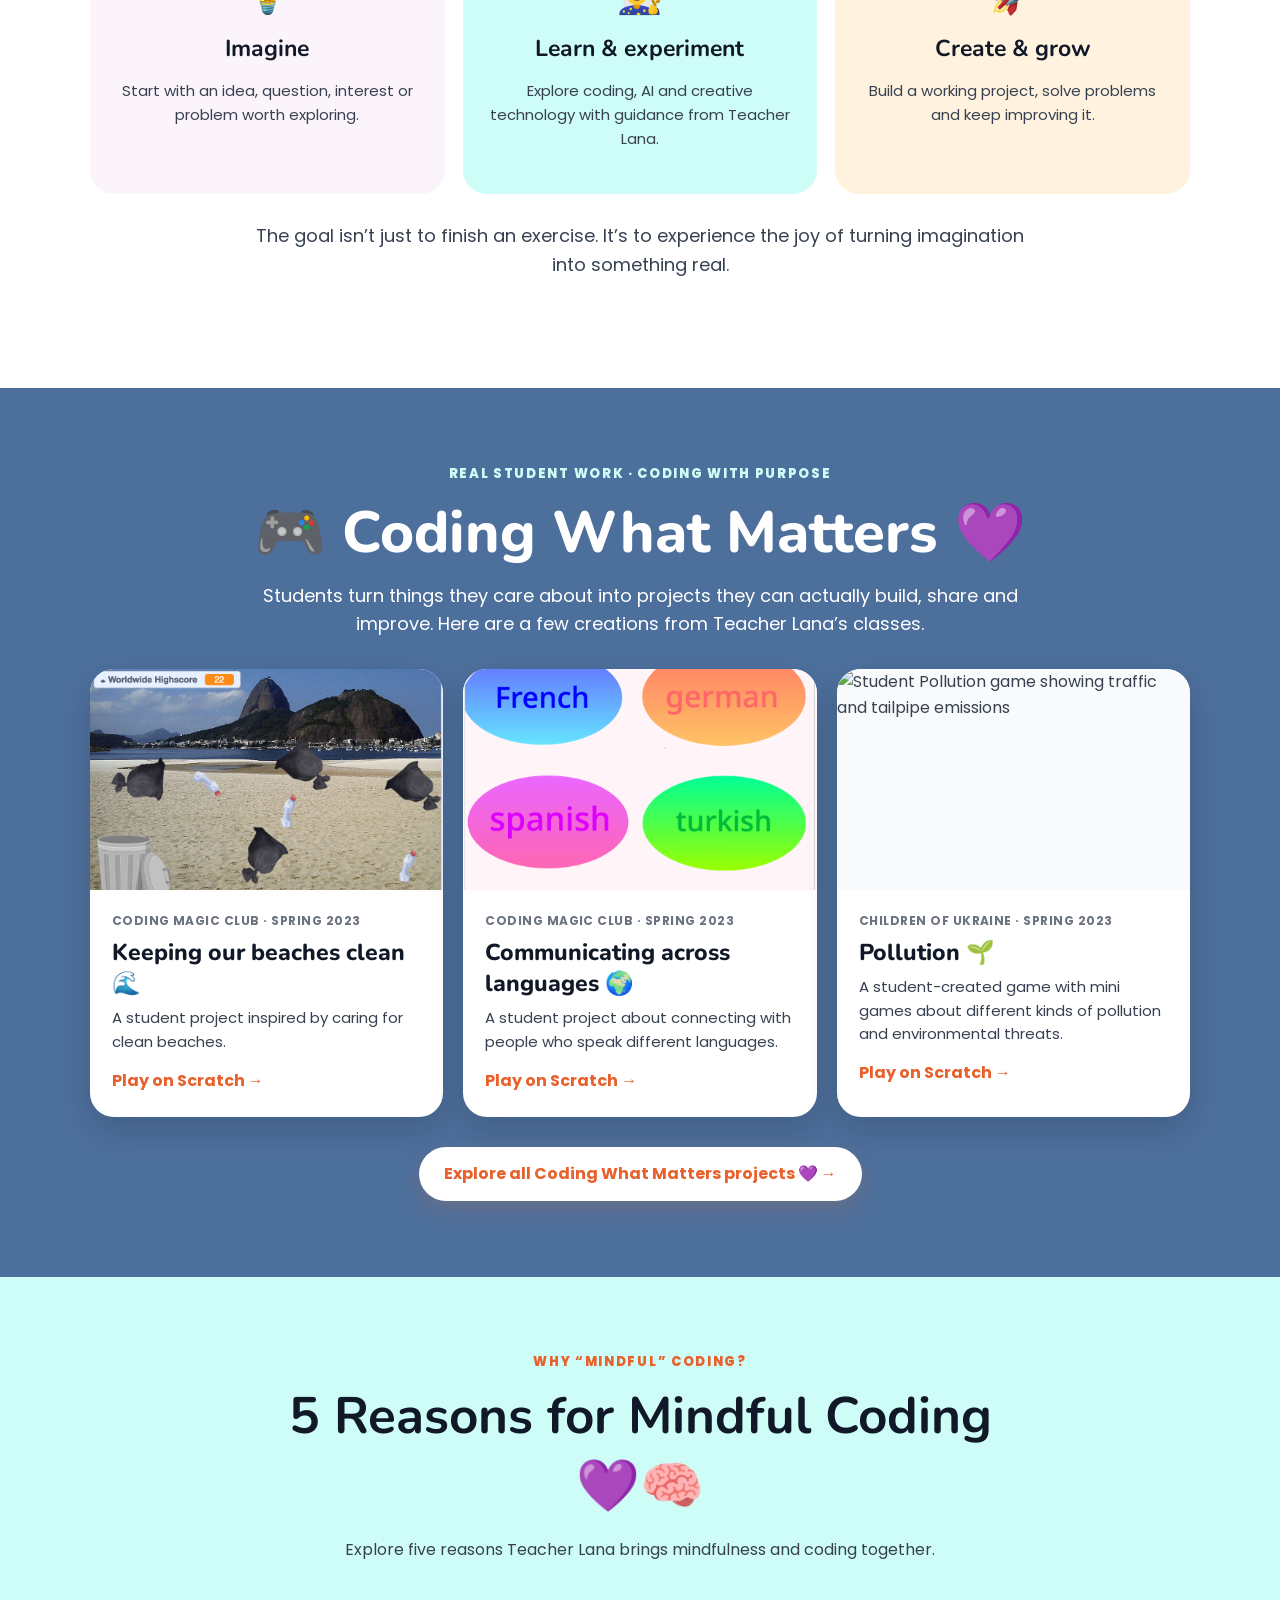
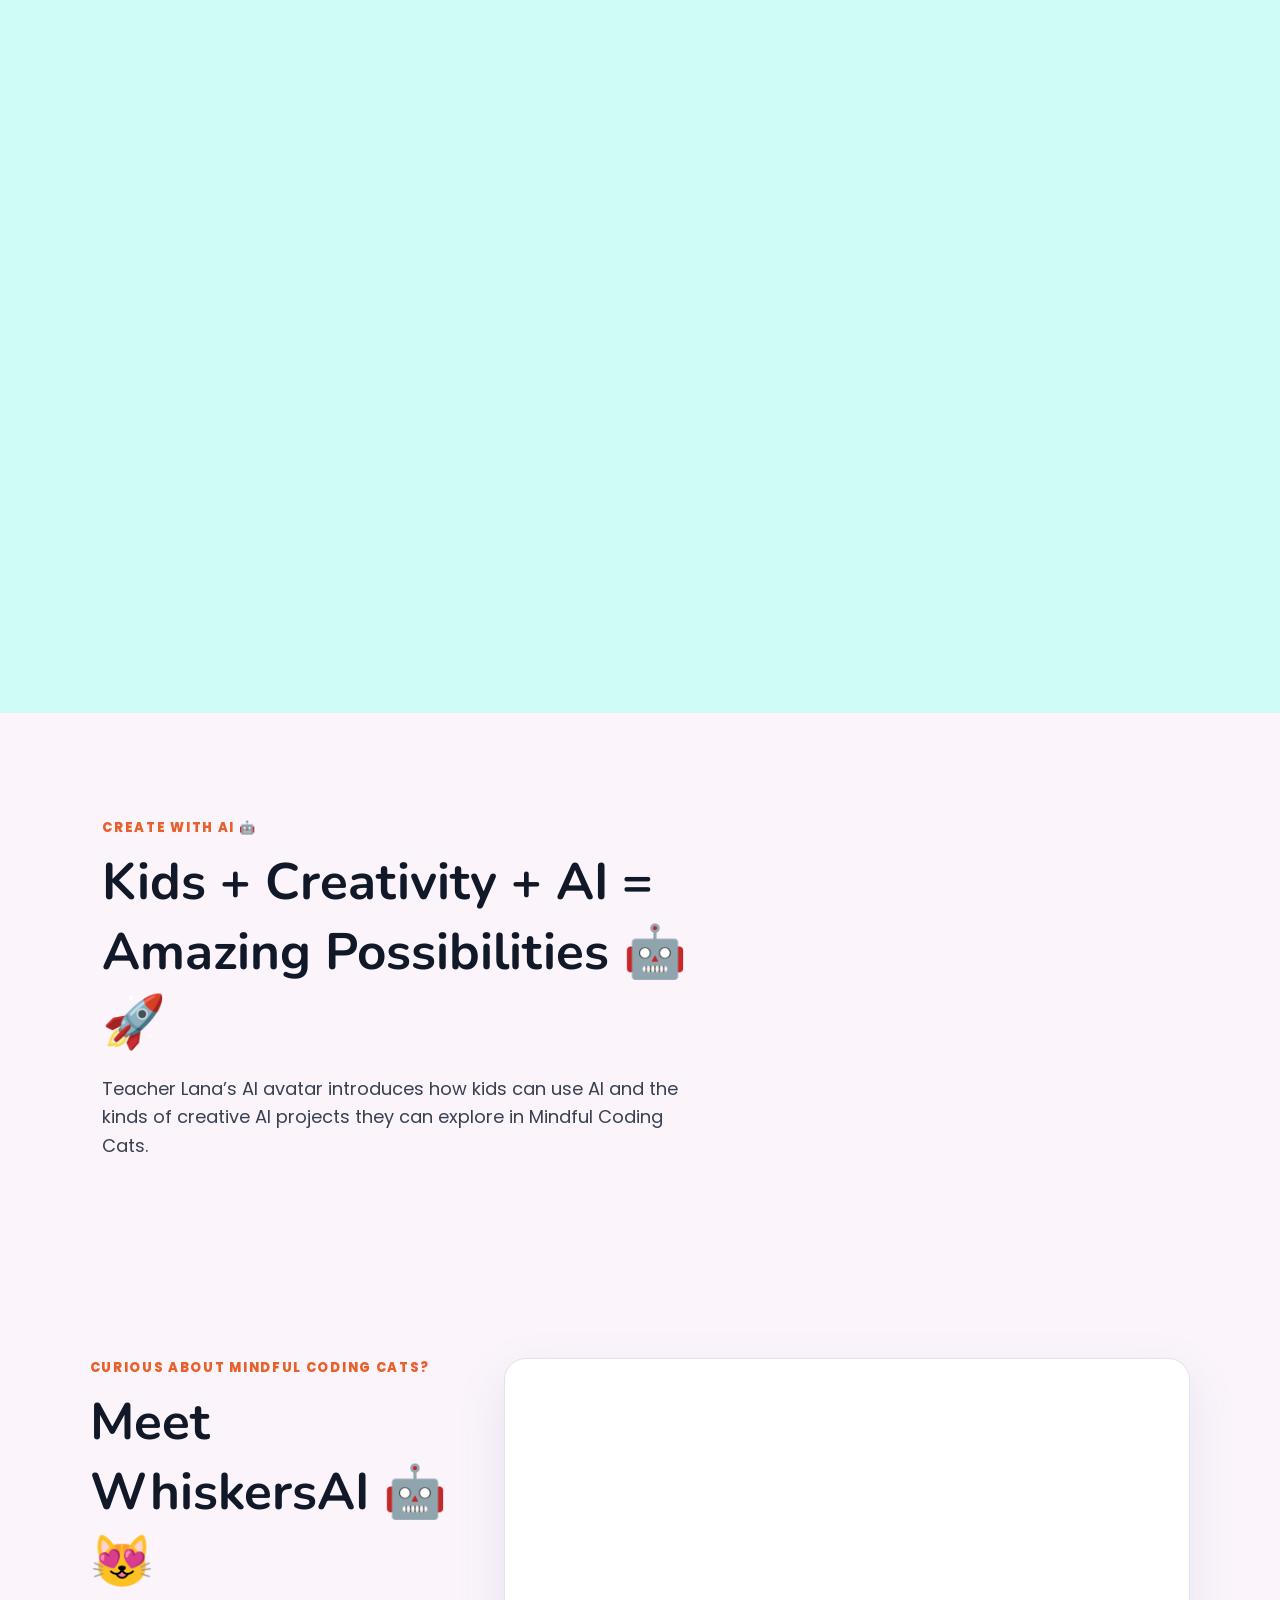
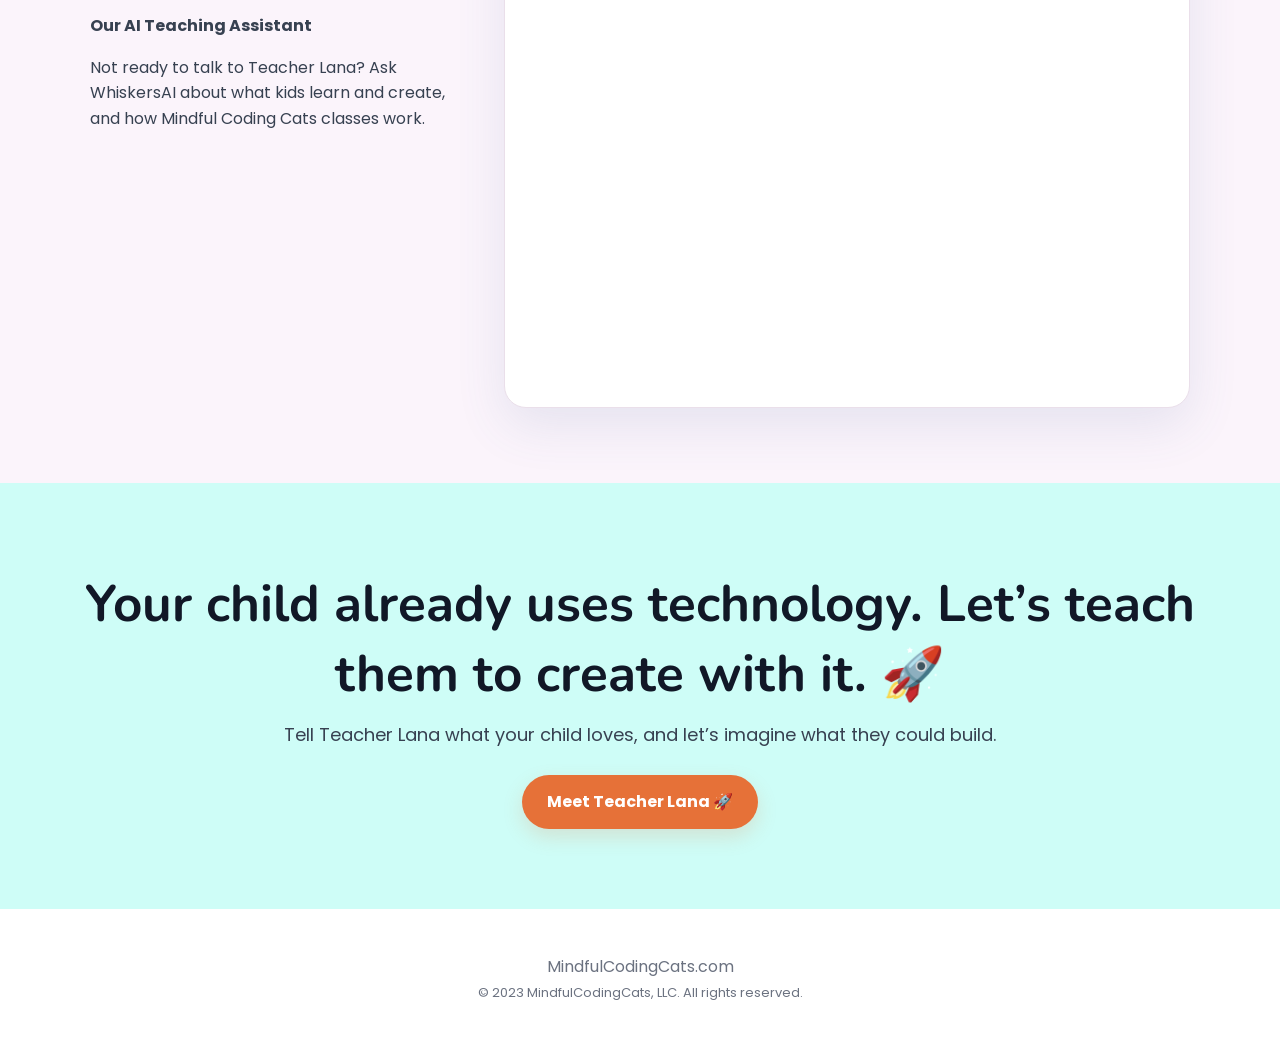
==== commit 04bbf20a: "Clarify Student Projects navigation and new-tab behavior" ====
--- a/index.html
+++ b/index.html
@@ -1,10 +1,10 @@
 <!doctype html><html lang="en"><head><meta charset="utf-8"><meta name="viewport" content="width=device-width,initial-scale=1"><title>Mindful Coding Cats</title><meta name="description" content="Live online AI and coding classes for creative kids ages 8–14 with Teacher Lana: a former Silicon Valley engineer and Computer Science teacher."><link rel="icon" href="assets/favicon-ouik3i.png"><link rel="stylesheet" href="styles.css"><script>window.chatbaseConfig={chatbotId:"wOBJoBJf4MKTxDPHZ_TXd"};</script><script src="https://www.chatbase.co/embed.min.js" id="wOBJoBJf4MKTxDPHZ_TXd" defer></script></head><body>
-<div class="top-note">💜 Coding + creativity + mindfulness + AI — learning with purpose</div><header class="nav"><a class="brand" href="./"><img src="assets/mcc-opened-eyes-onhpm5-zprn4h.jpg" alt=""> Mindful Coding Cats</a><button class="menu-toggle" type="button" aria-expanded="false" aria-controls="site-nav" aria-label="Open menu">☰</button><nav id="site-nav"><a class="world-link" target="_blank" rel="noreferrer" href="https://gobrunch.com/mindfulcodingcats" title="Mindful Coding Cats virtual classrooms">🪐CATAVERSE Login</a><a class="world-link" target="_blank" rel="noreferrer" href="https://members.mindfulcodingcats.com/login" title="Class materials and LMS">🎬CATFLIX Login</a><a href="#why">💡 Why MCC?</a><a href="games/">🎮 Coding What Matters 💜</a><a class="nav-cta" target="_blank" rel="noreferrer" href="https://schedulewithlana.com/coding-classes">Meet Teacher Lana 🚀</a></nav></header><script>const menuButton=document.querySelector(".menu-toggle"),siteNav=document.querySelector("#site-nav");menuButton.addEventListener("click",()=>{const open=menuButton.getAttribute("aria-expanded")==="true";menuButton.setAttribute("aria-expanded",String(!open));menuButton.textContent=open?"☰":"✕";siteNav.classList.toggle("open",!open)});siteNav.addEventListener("click",e=>{if(e.target.closest("a")){menuButton.setAttribute("aria-expanded","false");menuButton.textContent="☰";siteNav.classList.remove("open")}});</script>
-<main><section class="hero"><div><h1>Inspire &amp; Educate Your Child’s Purrfect Heart 💜 and Mind 🧠</h1><p class="lead">with mindful coding, creative magic 🧙‍♀️ and AI 🤖!</p><p class="hero-clear">Live online AI + coding classes where creative kids ages 8–14 turn their ideas into real projects.</p><p class="hero-promise">Mindful learning. Creative technology. Kids who build—not just consume.</p><div class="hero-actions"><a class="button" target="_blank" rel="noreferrer" href="https://schedulewithlana.com/coding-classes">Meet Teacher Lana 🚀</a><a class="text-link" href="games/">See what students created 💜 →</a></div><div class="trust-strip"><span>💻 20+ years in Silicon Valley</span><span>🧑🏻‍🏫 Computer Science Teacher</span><span>🧘🏻‍♀️ Mindfulness practitioner</span><span>💜 Mom of 2</span></div></div><img class="hero-cat" src="assets/cat-noturn-m55ek6-5sbxnr.gif" alt="Mindful Coding Cat"></section>
+<div class="top-note">💜 Coding + creativity + mindfulness + AI — learning with purpose</div><header class="nav"><a class="brand" href="./"><img src="assets/mcc-opened-eyes-onhpm5-zprn4h.jpg" alt=""> Mindful Coding Cats</a><button class="menu-toggle" type="button" aria-expanded="false" aria-controls="site-nav" aria-label="Open menu">☰</button><nav id="site-nav"><a class="world-link" target="_blank" rel="noreferrer" href="https://gobrunch.com/mindfulcodingcats" title="Mindful Coding Cats virtual classrooms">🪐CATAVERSE Login</a><a class="world-link" target="_blank" rel="noreferrer" href="https://members.mindfulcodingcats.com/login" title="Class materials and LMS">🎬CATFLIX Login</a><a href="#why">💡 Why MCC?</a><a target="_blank" rel="noreferrer" href="games/">🎮 Student Projects 💜</a><a class="nav-cta" target="_blank" rel="noreferrer" href="https://schedulewithlana.com/coding-classes">Meet Teacher Lana 🚀</a></nav></header><script>const menuButton=document.querySelector(".menu-toggle"),siteNav=document.querySelector("#site-nav");menuButton.addEventListener("click",()=>{const open=menuButton.getAttribute("aria-expanded")==="true";menuButton.setAttribute("aria-expanded",String(!open));menuButton.textContent=open?"☰":"✕";siteNav.classList.toggle("open",!open)});siteNav.addEventListener("click",e=>{if(e.target.closest("a")){menuButton.setAttribute("aria-expanded","false");menuButton.textContent="☰";siteNav.classList.remove("open")}});</script>
+<main><section class="hero"><div><h1>Inspire &amp; Educate Your Child’s Purrfect Heart 💜 and Mind 🧠</h1><p class="lead">with mindful coding, creative magic 🧙‍♀️ and AI 🤖!</p><p class="hero-clear">Live online AI + coding classes where creative kids ages 8–14 turn their ideas into real projects.</p><p class="hero-promise">Mindful learning. Creative technology. Kids who build—not just consume.</p><div class="hero-actions"><a class="button" target="_blank" rel="noreferrer" href="https://schedulewithlana.com/coding-classes">Meet Teacher Lana 🚀</a><a class="text-link" target="_blank" rel="noreferrer" href="games/">See what students created 💜 →</a></div><div class="trust-strip"><span>💻 20+ years in Silicon Valley</span><span>🧑🏻‍🏫 Computer Science Teacher</span><span>🧘🏻‍♀️ Mindfulness practitioner</span><span>💜 Mom of 2</span></div></div><img class="hero-cat" src="assets/cat-noturn-m55ek6-5sbxnr.gif" alt="Mindful Coding Cat"></section>
 <section class="teacher" id="teacher"><img class="lana" src="assets/teacher-lana.webp" alt="Teacher Lana"><div><h2>👋 Hello! I’m Teacher Lana</h2><p>I’m a Startup Founder, AI Product Manager, AI Software Engineer and Computer Science teacher, mom of two, and a lifelong mindfulness practitioner. Alongside my work in technology, I teach students what I love — how to work creatively, thoughtfully, and in a healthy way with new technologies. I bring real-world experience into a warm, playful learning environment where children can experiment, make mistakes, solve problems, and build things they’re proud of.</p><div class="teacher-points"><span>🤖 AI &amp; coding fundamentals</span><span>🎨 Creativity &amp; imagination</span><span>🧠 Problem-solving &amp; critical thinking</span><span>🧘🏻‍♀️ Focus &amp; mindfulness</span></div><p class="teacher-close"><strong>Your child won’t just use technology. They’ll learn to create with it.</strong></p><a class="button" target="_blank" rel="noreferrer" href="https://schedulewithlana.com/coding-classes">Let’s talk about your child →</a></div></section>
 <section class="why" id="why"><div><p class="eyebrow">WHY PARENTS CHOOSE MINDFUL CODING CATS</p><h2>More than “learning to code.” 😻</h2><p class="why-intro">Kids already love technology. I help them move from simply consuming it to <strong>creating, thinking and expressing themselves with it.</strong></p><div class="benefit-grid"><article><b>🎮 Create every class</b><span>Students build working projects and games—not just watch tutorials.</span></article><article><b>🧠 Think like a problem-solver</b><span>Coding turns big ideas into manageable challenges kids can solve.</span></article><article><b>🎨 Make it personal</b><span>Projects grow from a child’s own interests, humor, imagination and ideas.</span></article><article><b>🧘🏻‍♀️ Learn mindfully</b><span>Focus, patience and reflection are part of becoming a confident creator.</span></article><article><b>🤖 Explore AI thoughtfully</b><span>Children learn to use emerging tools as creators—not passive consumers.</span></article><article><b>🏠 Keep creating at home</b><span>Students leave with projects, challenges and resources to continue learning.</span></article></div><a class="button" target="_blank" rel="noreferrer" href="https://schedulewithlana.com/coding-classes">Meet Teacher Lana 🚀</a></div><img class="wizard" src="assets/cat-in-the-hat-with-the-wand-kdffed.png" alt="Coding wizard cat"></section>
 <section class="class-experience"><p class="eyebrow">WHAT HAPPENS IN CLASS?</p><h2>From “I have an idea!” to “I made this!” ✨</h2><p class="section-lead">Each class is built around creating. Students learn a concept, experiment with it, and turn their own ideas into something that works.</p><div class="class-steps"><article><span>💡</span><b>Imagine</b><p>Start with an idea, question, interest or problem worth exploring.</p></article><article><span>🧙‍♀️</span><b>Learn &amp; experiment</b><p>Explore coding, AI and creative technology with guidance from Teacher Lana.</p></article><article><span>🚀</span><b>Create &amp; grow</b><p>Build a working project, solve problems and keep improving it.</p></article></div><p class="class-note">The goal isn’t just to finish an exercise. It’s to experience the joy of turning imagination into something real.</p></section>
-<section class="student-showcase" id="student-work"><div class="student-showcase-head"><p class="eyebrow">REAL STUDENT WORK · CODING WITH PURPOSE</p><h2>🎮 Coding What Matters 💜</h2><p>Students turn things they care about into projects they can actually build, share and improve. Here are a few creations from Teacher Lana’s classes.</p></div><div class="student-cards"><a class="student-card" target="_blank" rel="noreferrer" href="https://scratch.mit.edu/projects/862750821"><img loading="lazy" src="games/assets/game-2-1q5qh9.png" alt="Student coding project about keeping beaches clean"><div><span>Coding Magic Club · Spring 2023</span><h3>Keeping our beaches clean 🌊</h3><p>A student project inspired by caring for clean beaches.</p><b>Play on Scratch →</b></div></a><a class="student-card" target="_blank" rel="noreferrer" href="https://scratch.mit.edu/projects/862749946"><img loading="lazy" src="games/assets/game-3-lglsj6.png" alt="Student coding project about communicating across languages"><div><span>Coding Magic Club · Spring 2023</span><h3>Communicating across languages 🌍</h3><p>A student project about connecting with people who speak different languages.</p><b>Play on Scratch →</b></div></a><a class="student-card" target="_blank" rel="noreferrer" href="https://scratch.mit.edu/projects/847357272"><img loading="lazy" src="https://cdn2.scratch.mit.edu/get_image/project/847357272_480x360.png" alt="Student Pollution game showing traffic and tailpipe emissions"><div><span>Children of Ukraine · Spring 2023</span><h3>Pollution 🌱</h3><p>A student-created game with mini games about different kinds of pollution and environmental threats.</p><b>Play on Scratch →</b></div></a></div><a class="button" href="games/">Explore all Coding What Matters projects 💜 →</a></section>
+<section class="student-showcase" id="student-work"><div class="student-showcase-head"><p class="eyebrow">REAL STUDENT WORK · CODING WITH PURPOSE</p><h2>🎮 Coding What Matters 💜</h2><p>Students turn things they care about into projects they can actually build, share and improve. Here are a few creations from Teacher Lana’s classes.</p></div><div class="student-cards"><a class="student-card" target="_blank" rel="noreferrer" href="https://scratch.mit.edu/projects/862750821"><img loading="lazy" src="games/assets/game-2-1q5qh9.png" alt="Student coding project about keeping beaches clean"><div><span>Coding Magic Club · Spring 2023</span><h3>Keeping our beaches clean 🌊</h3><p>A student project inspired by caring for clean beaches.</p><b>Play on Scratch →</b></div></a><a class="student-card" target="_blank" rel="noreferrer" href="https://scratch.mit.edu/projects/862749946"><img loading="lazy" src="games/assets/game-3-lglsj6.png" alt="Student coding project about communicating across languages"><div><span>Coding Magic Club · Spring 2023</span><h3>Communicating across languages 🌍</h3><p>A student project about connecting with people who speak different languages.</p><b>Play on Scratch →</b></div></a><a class="student-card" target="_blank" rel="noreferrer" href="https://scratch.mit.edu/projects/847357272"><img loading="lazy" src="https://cdn2.scratch.mit.edu/get_image/project/847357272_480x360.png" alt="Student Pollution game showing traffic and tailpipe emissions"><div><span>Children of Ukraine · Spring 2023</span><h3>Pollution 🌱</h3><p>A student-created game with mini games about different kinds of pollution and environmental threats.</p><b>Play on Scratch →</b></div></a></div><a class="button" target="_blank" rel="noreferrer" href="games/">Explore all Coding What Matters projects 💜 →</a></section>
 <section class="brand-story" id="mindful-coding">
 <div class="brand-story-head"><p class="eyebrow">WHY “MINDFUL” CODING?</p><h2>5 Reasons for Mindful Coding 💜🧠</h2><p>Explore five reasons Teacher Lana brings mindfulness and coding together.</p></div>
 <div class="media-showcase media-snackeet"><iframe loading="lazy" src="https://snkt.io/62a532983886675a1ffbee13" allow="camera *; microphone *; autoplay *; encrypted-media *;" title="Five Reasons for Mindful Coding"></iframe></div>
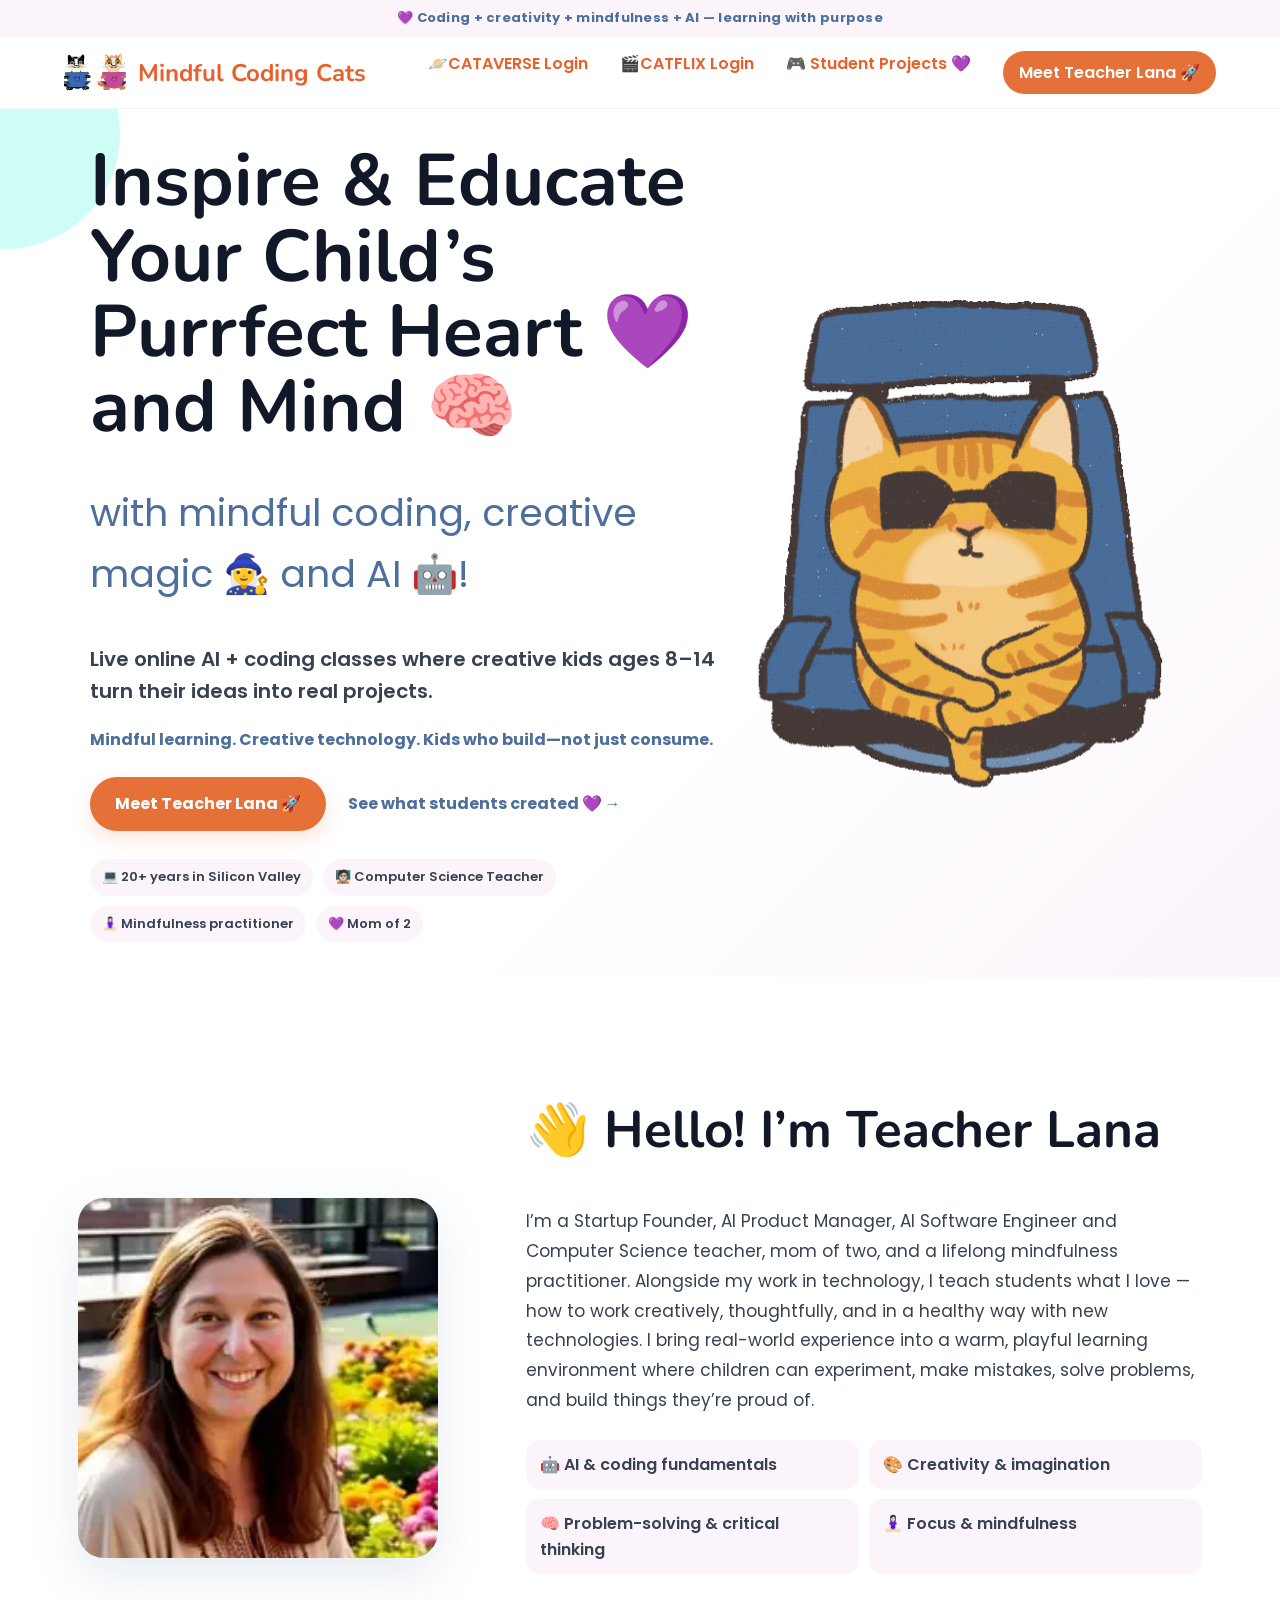
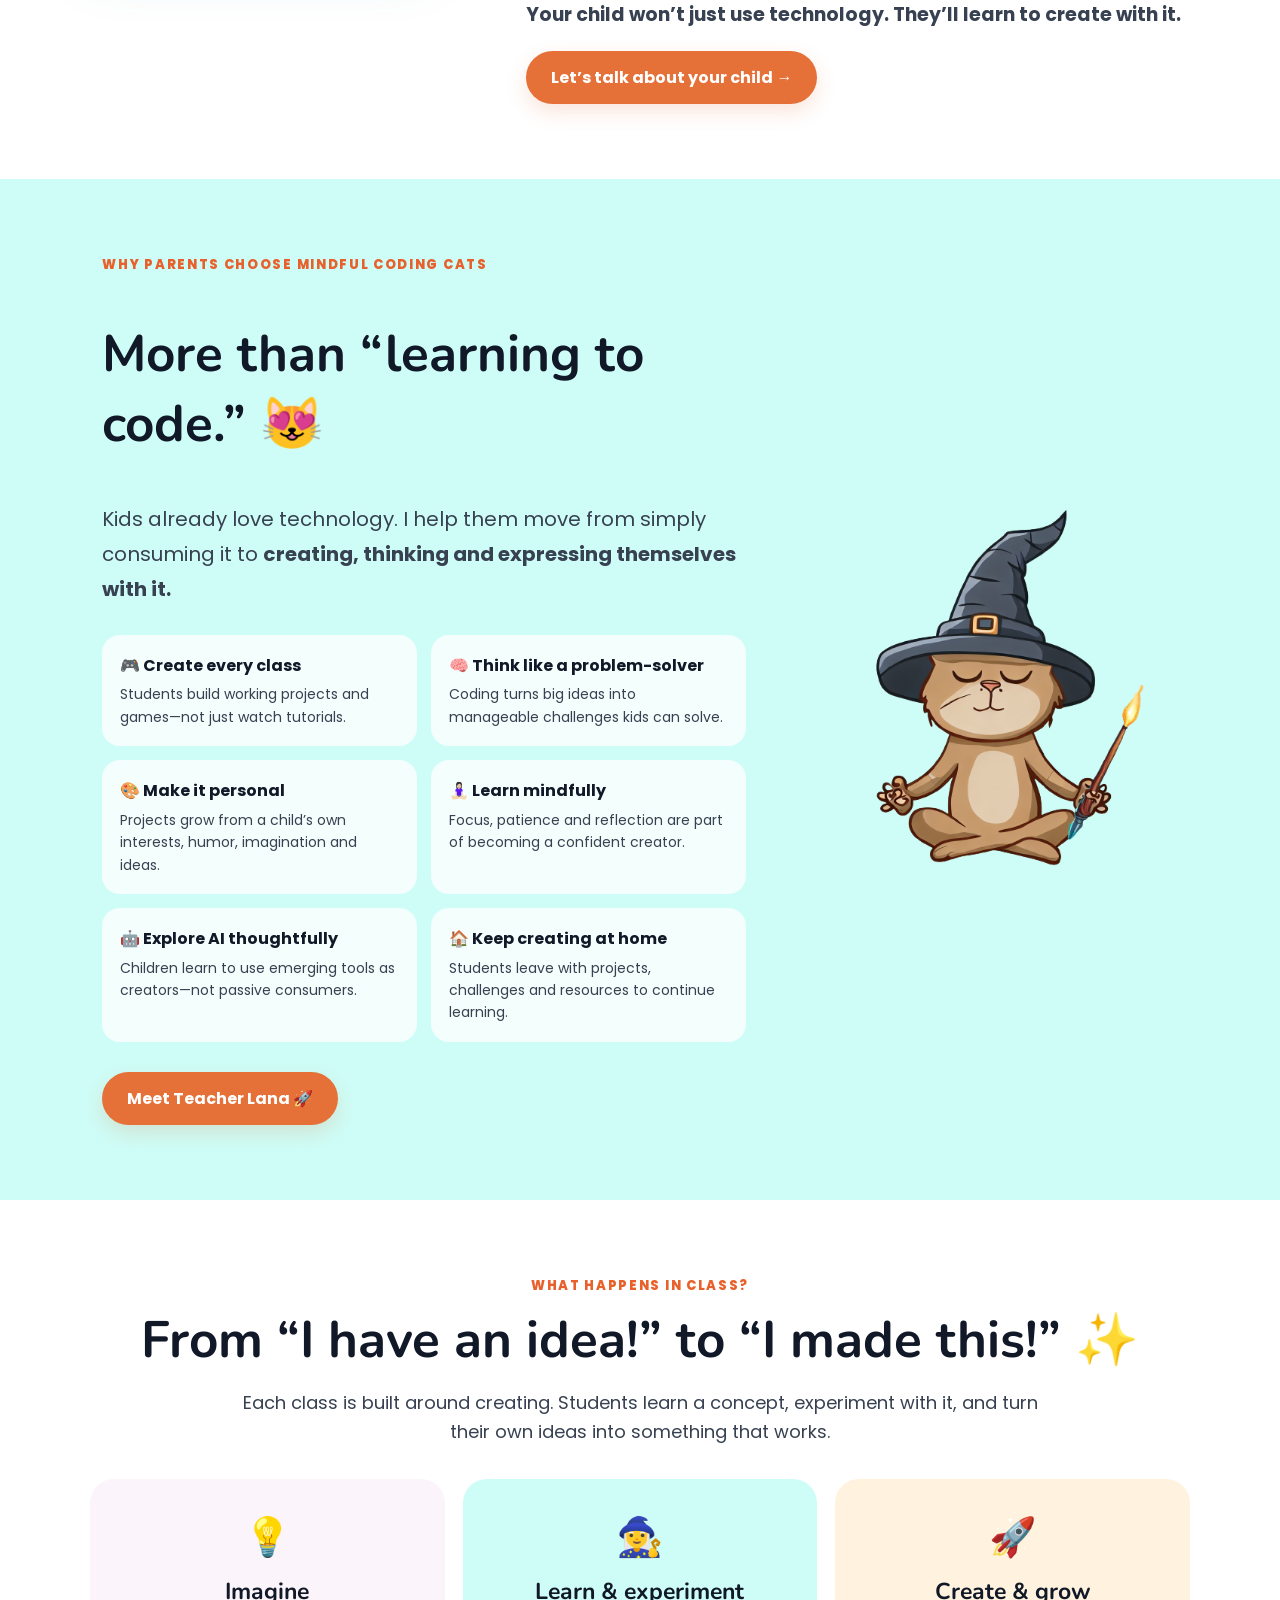
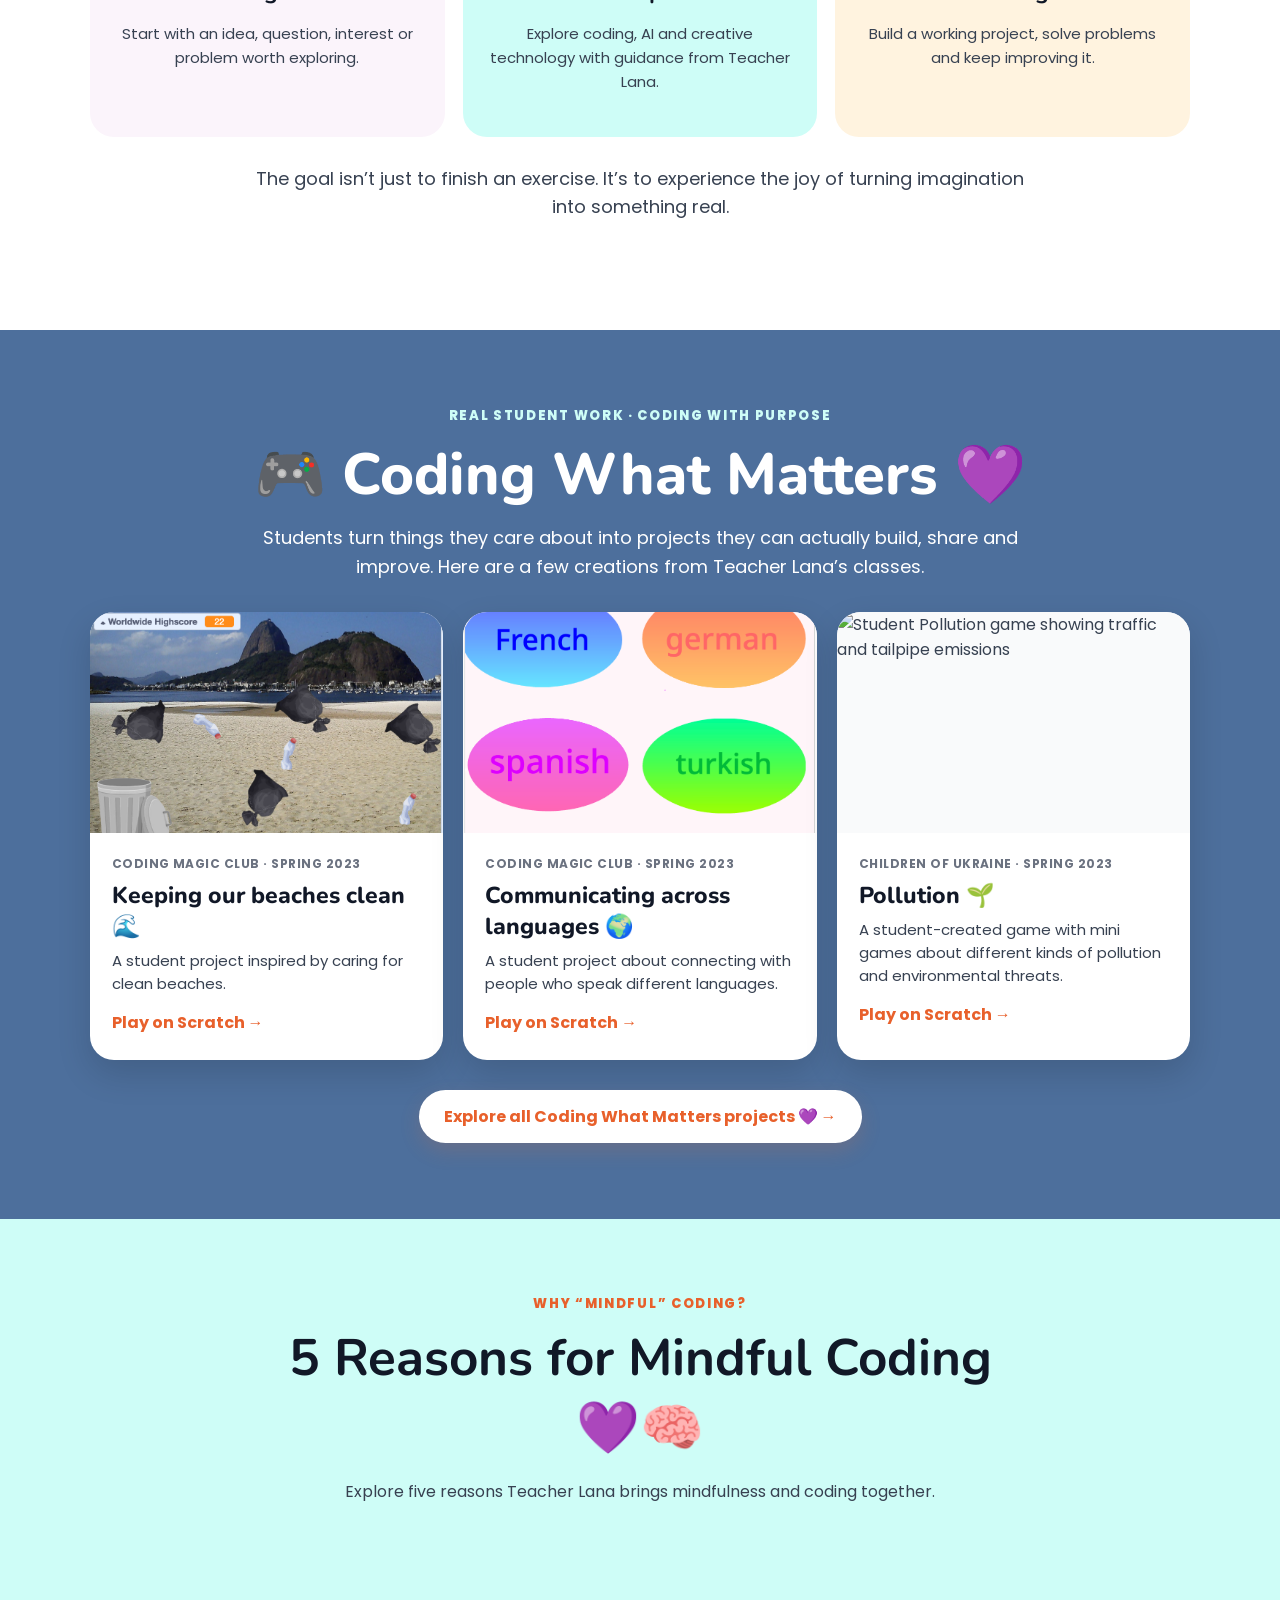
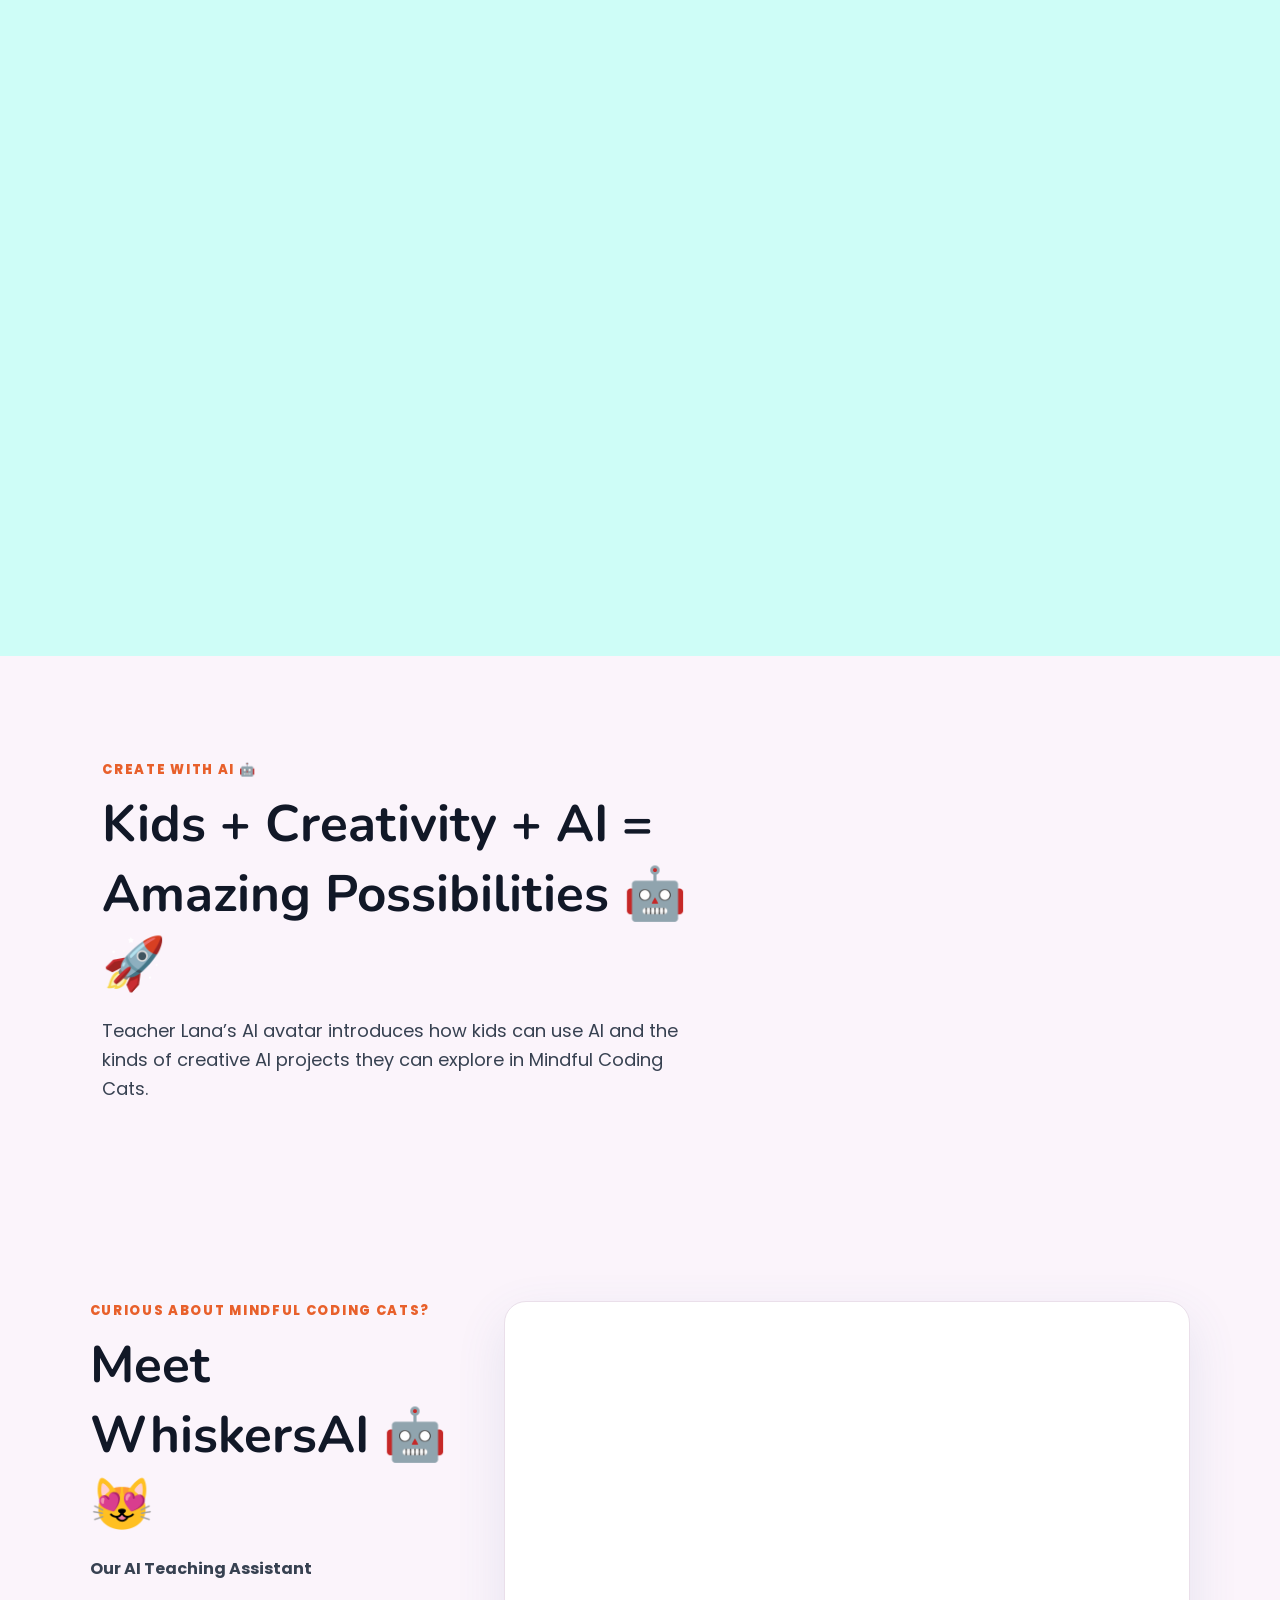
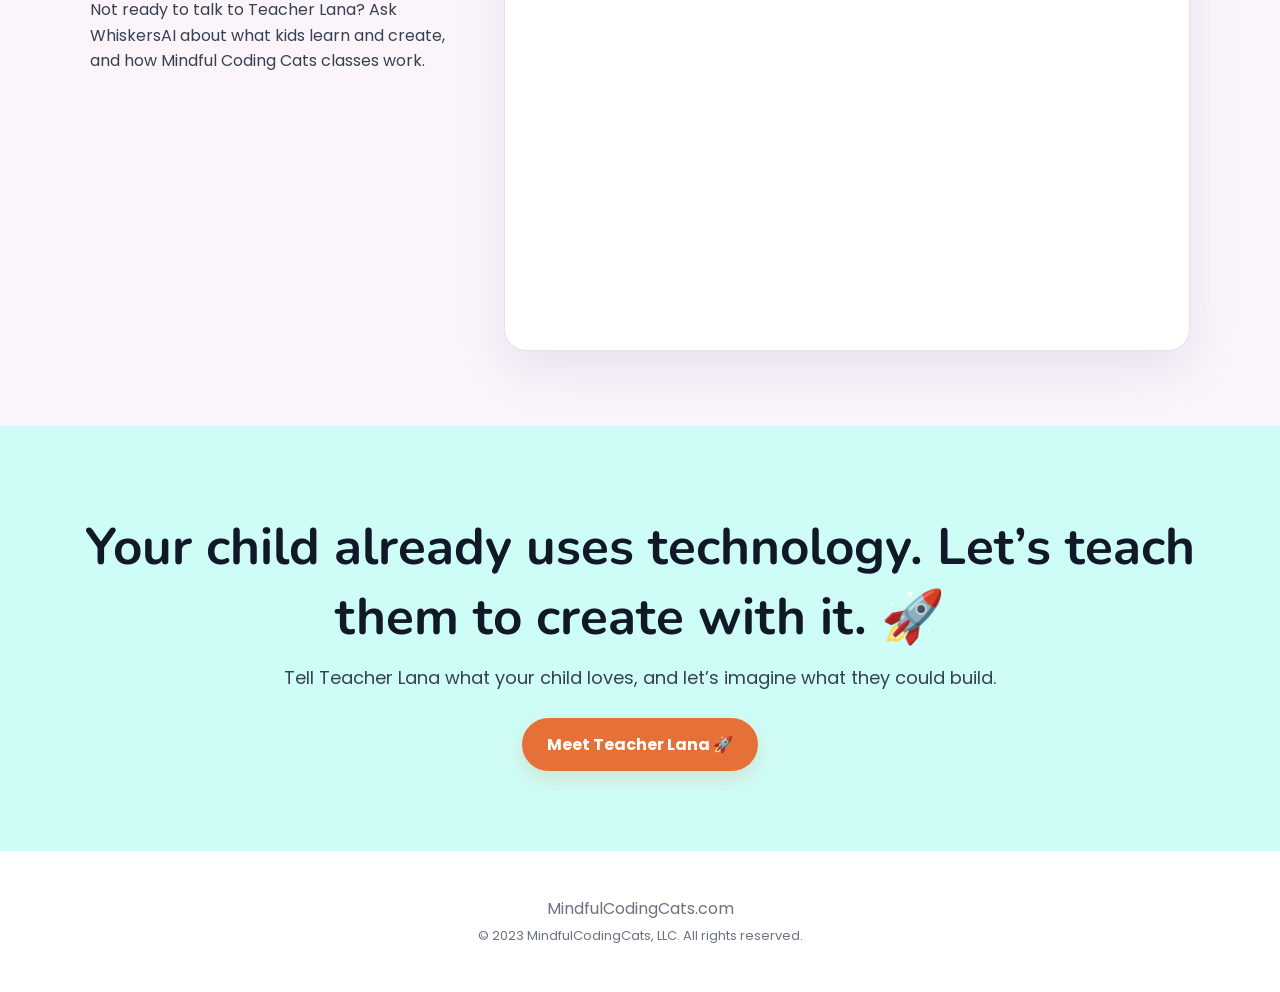
==== commit 5c5739b0: "Remove Why MCC from V2 navigation" ====
--- a/index.html
+++ b/index.html
@@ -1,5 +1,5 @@
 <!doctype html><html lang="en"><head><meta charset="utf-8"><meta name="viewport" content="width=device-width,initial-scale=1"><title>Mindful Coding Cats</title><meta name="description" content="Live online AI and coding classes for creative kids ages 8–14 with Teacher Lana: a former Silicon Valley engineer and Computer Science teacher."><link rel="icon" href="assets/favicon-ouik3i.png"><link rel="stylesheet" href="styles.css"><script>window.chatbaseConfig={chatbotId:"wOBJoBJf4MKTxDPHZ_TXd"};</script><script src="https://www.chatbase.co/embed.min.js" id="wOBJoBJf4MKTxDPHZ_TXd" defer></script></head><body>
-<div class="top-note">💜 Coding + creativity + mindfulness + AI — learning with purpose</div><header class="nav"><a class="brand" href="./"><img src="assets/mcc-opened-eyes-onhpm5-zprn4h.jpg" alt=""> Mindful Coding Cats</a><button class="menu-toggle" type="button" aria-expanded="false" aria-controls="site-nav" aria-label="Open menu">☰</button><nav id="site-nav"><a class="world-link" target="_blank" rel="noreferrer" href="https://gobrunch.com/mindfulcodingcats" title="Mindful Coding Cats virtual classrooms">🪐CATAVERSE Login</a><a class="world-link" target="_blank" rel="noreferrer" href="https://members.mindfulcodingcats.com/login" title="Class materials and LMS">🎬CATFLIX Login</a><a href="#why">💡 Why MCC?</a><a target="_blank" rel="noreferrer" href="games/">🎮 Student Projects 💜</a><a class="nav-cta" target="_blank" rel="noreferrer" href="https://schedulewithlana.com/coding-classes">Meet Teacher Lana 🚀</a></nav></header><script>const menuButton=document.querySelector(".menu-toggle"),siteNav=document.querySelector("#site-nav");menuButton.addEventListener("click",()=>{const open=menuButton.getAttribute("aria-expanded")==="true";menuButton.setAttribute("aria-expanded",String(!open));menuButton.textContent=open?"☰":"✕";siteNav.classList.toggle("open",!open)});siteNav.addEventListener("click",e=>{if(e.target.closest("a")){menuButton.setAttribute("aria-expanded","false");menuButton.textContent="☰";siteNav.classList.remove("open")}});</script>
+<div class="top-note">💜 Coding + creativity + mindfulness + AI — learning with purpose</div><header class="nav"><a class="brand" href="./"><img src="assets/mcc-opened-eyes-onhpm5-zprn4h.jpg" alt=""> Mindful Coding Cats</a><button class="menu-toggle" type="button" aria-expanded="false" aria-controls="site-nav" aria-label="Open menu">☰</button><nav id="site-nav"><a class="world-link" target="_blank" rel="noreferrer" href="https://gobrunch.com/mindfulcodingcats" title="Mindful Coding Cats virtual classrooms">🪐CATAVERSE Login</a><a class="world-link" target="_blank" rel="noreferrer" href="https://members.mindfulcodingcats.com/login" title="Class materials and LMS">🎬CATFLIX Login</a><a target="_blank" rel="noreferrer" href="games/">🎮 Student Projects 💜</a><a class="nav-cta" target="_blank" rel="noreferrer" href="https://schedulewithlana.com/coding-classes">Meet Teacher Lana 🚀</a></nav></header><script>const menuButton=document.querySelector(".menu-toggle"),siteNav=document.querySelector("#site-nav");menuButton.addEventListener("click",()=>{const open=menuButton.getAttribute("aria-expanded")==="true";menuButton.setAttribute("aria-expanded",String(!open));menuButton.textContent=open?"☰":"✕";siteNav.classList.toggle("open",!open)});siteNav.addEventListener("click",e=>{if(e.target.closest("a")){menuButton.setAttribute("aria-expanded","false");menuButton.textContent="☰";siteNav.classList.remove("open")}});</script>
 <main><section class="hero"><div><h1>Inspire &amp; Educate Your Child’s Purrfect Heart 💜 and Mind 🧠</h1><p class="lead">with mindful coding, creative magic 🧙‍♀️ and AI 🤖!</p><p class="hero-clear">Live online AI + coding classes where creative kids ages 8–14 turn their ideas into real projects.</p><p class="hero-promise">Mindful learning. Creative technology. Kids who build—not just consume.</p><div class="hero-actions"><a class="button" target="_blank" rel="noreferrer" href="https://schedulewithlana.com/coding-classes">Meet Teacher Lana 🚀</a><a class="text-link" target="_blank" rel="noreferrer" href="games/">See what students created 💜 →</a></div><div class="trust-strip"><span>💻 20+ years in Silicon Valley</span><span>🧑🏻‍🏫 Computer Science Teacher</span><span>🧘🏻‍♀️ Mindfulness practitioner</span><span>💜 Mom of 2</span></div></div><img class="hero-cat" src="assets/cat-noturn-m55ek6-5sbxnr.gif" alt="Mindful Coding Cat"></section>
 <section class="teacher" id="teacher"><img class="lana" src="assets/teacher-lana.webp" alt="Teacher Lana"><div><h2>👋 Hello! I’m Teacher Lana</h2><p>I’m a Startup Founder, AI Product Manager, AI Software Engineer and Computer Science teacher, mom of two, and a lifelong mindfulness practitioner. Alongside my work in technology, I teach students what I love — how to work creatively, thoughtfully, and in a healthy way with new technologies. I bring real-world experience into a warm, playful learning environment where children can experiment, make mistakes, solve problems, and build things they’re proud of.</p><div class="teacher-points"><span>🤖 AI &amp; coding fundamentals</span><span>🎨 Creativity &amp; imagination</span><span>🧠 Problem-solving &amp; critical thinking</span><span>🧘🏻‍♀️ Focus &amp; mindfulness</span></div><p class="teacher-close"><strong>Your child won’t just use technology. They’ll learn to create with it.</strong></p><a class="button" target="_blank" rel="noreferrer" href="https://schedulewithlana.com/coding-classes">Let’s talk about your child →</a></div></section>
 <section class="why" id="why"><div><p class="eyebrow">WHY PARENTS CHOOSE MINDFUL CODING CATS</p><h2>More than “learning to code.” 😻</h2><p class="why-intro">Kids already love technology. I help them move from simply consuming it to <strong>creating, thinking and expressing themselves with it.</strong></p><div class="benefit-grid"><article><b>🎮 Create every class</b><span>Students build working projects and games—not just watch tutorials.</span></article><article><b>🧠 Think like a problem-solver</b><span>Coding turns big ideas into manageable challenges kids can solve.</span></article><article><b>🎨 Make it personal</b><span>Projects grow from a child’s own interests, humor, imagination and ideas.</span></article><article><b>🧘🏻‍♀️ Learn mindfully</b><span>Focus, patience and reflection are part of becoming a confident creator.</span></article><article><b>🤖 Explore AI thoughtfully</b><span>Children learn to use emerging tools as creators—not passive consumers.</span></article><article><b>🏠 Keep creating at home</b><span>Students leave with projects, challenges and resources to continue learning.</span></article></div><a class="button" target="_blank" rel="noreferrer" href="https://schedulewithlana.com/coding-classes">Meet Teacher Lana 🚀</a></div><img class="wizard" src="assets/cat-in-the-hat-with-the-wand-kdffed.png" alt="Coding wizard cat"></section>
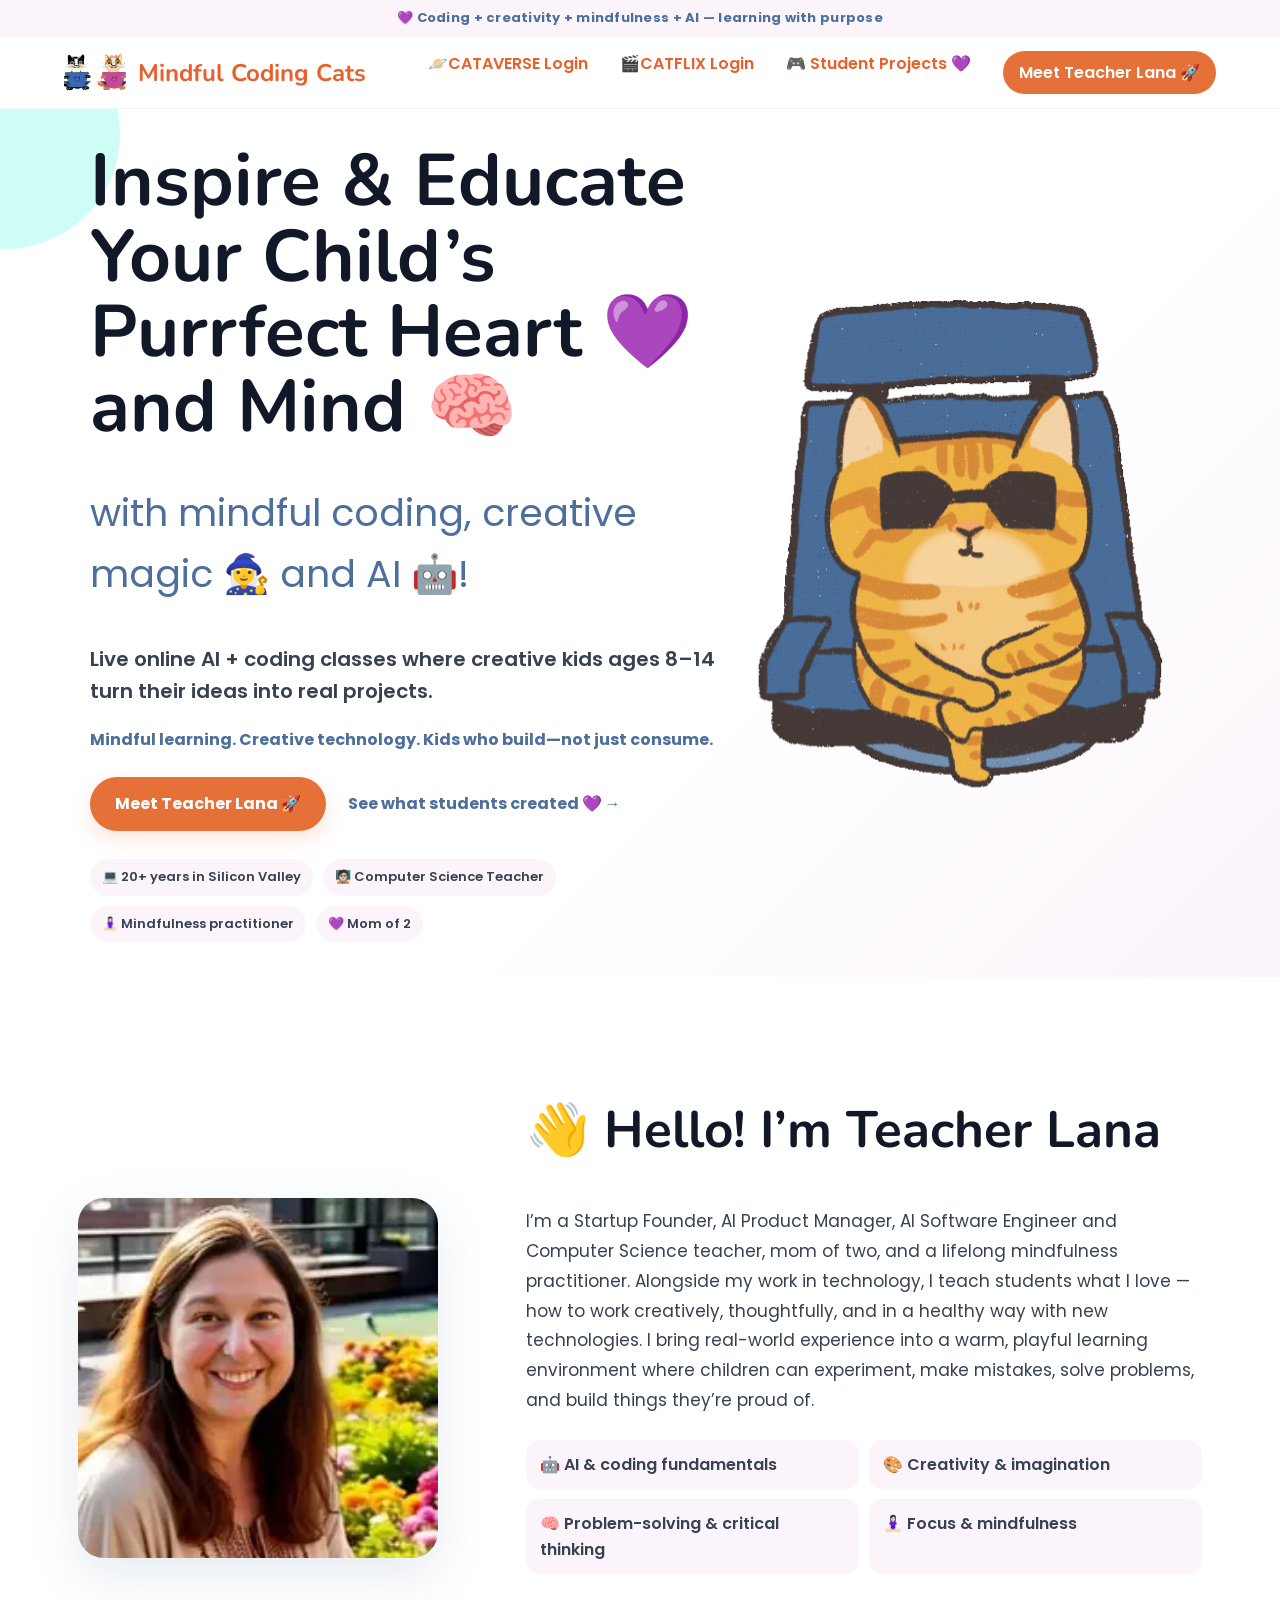
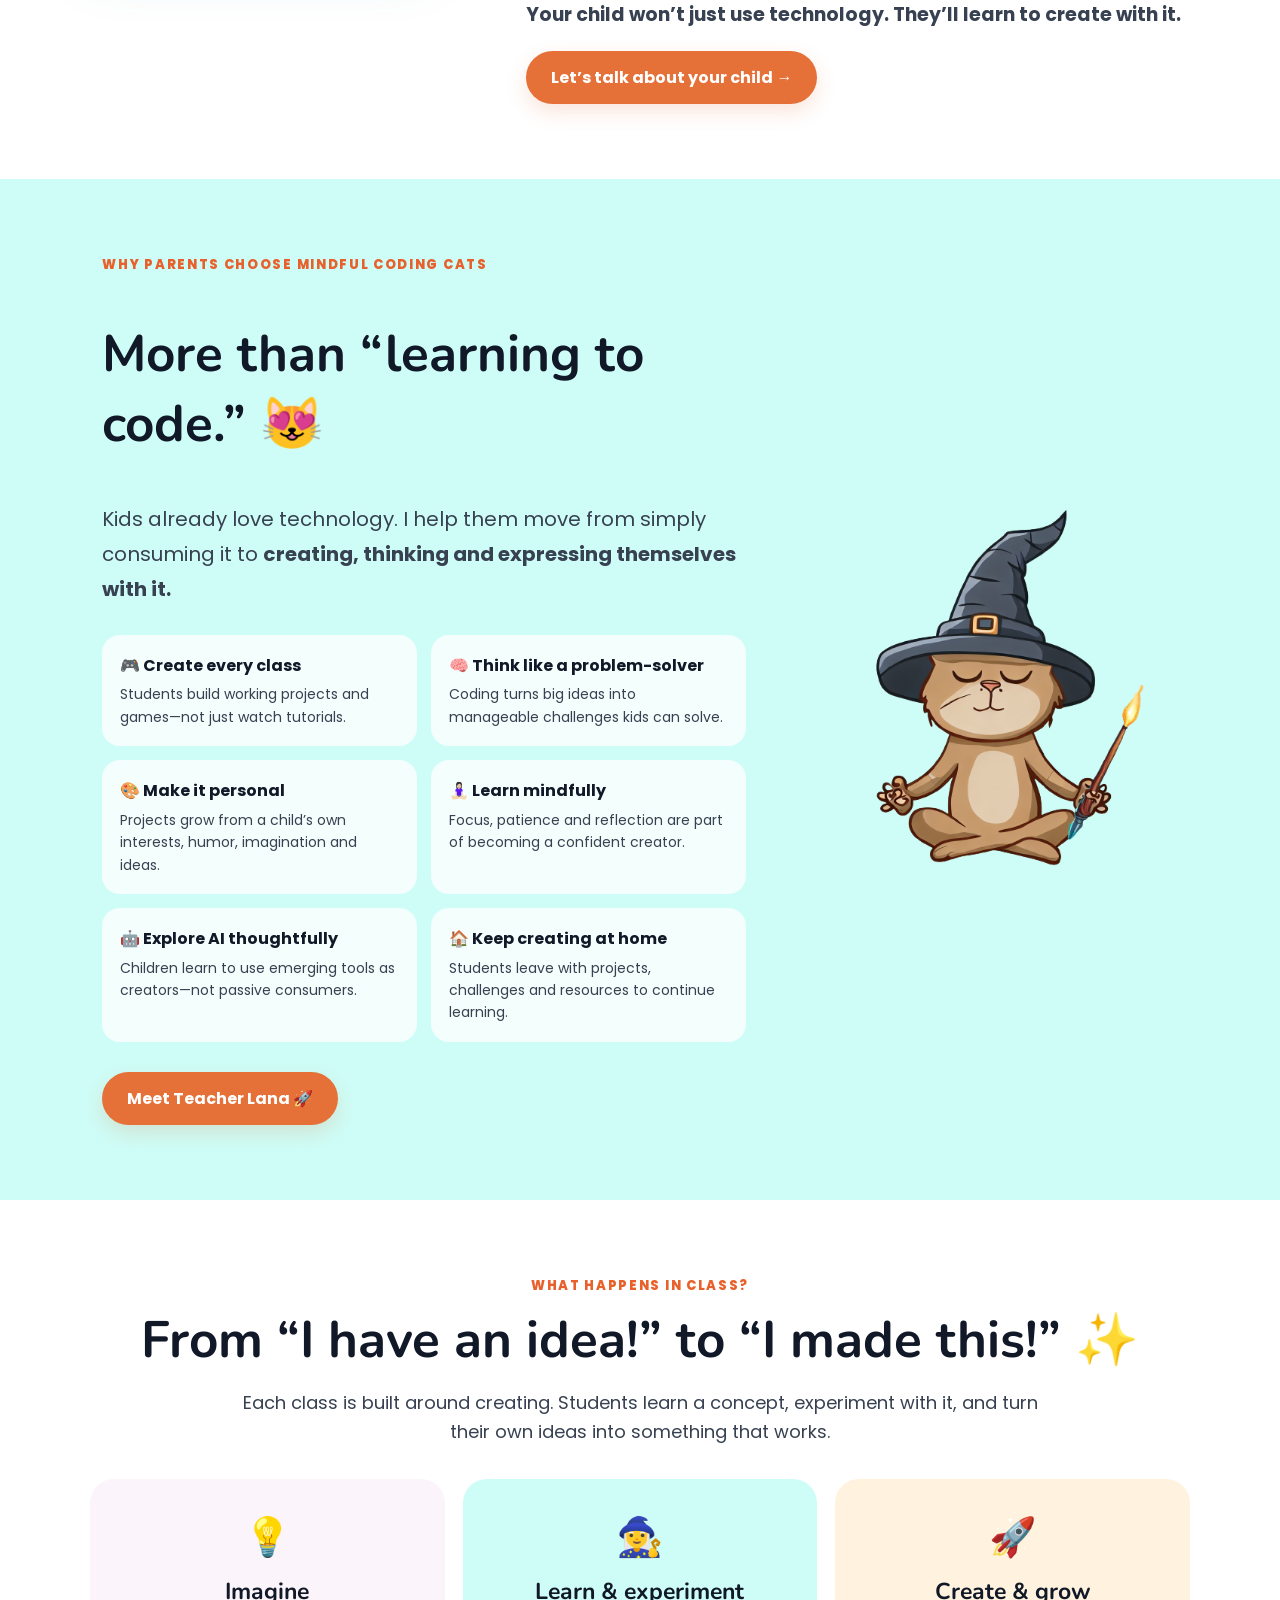
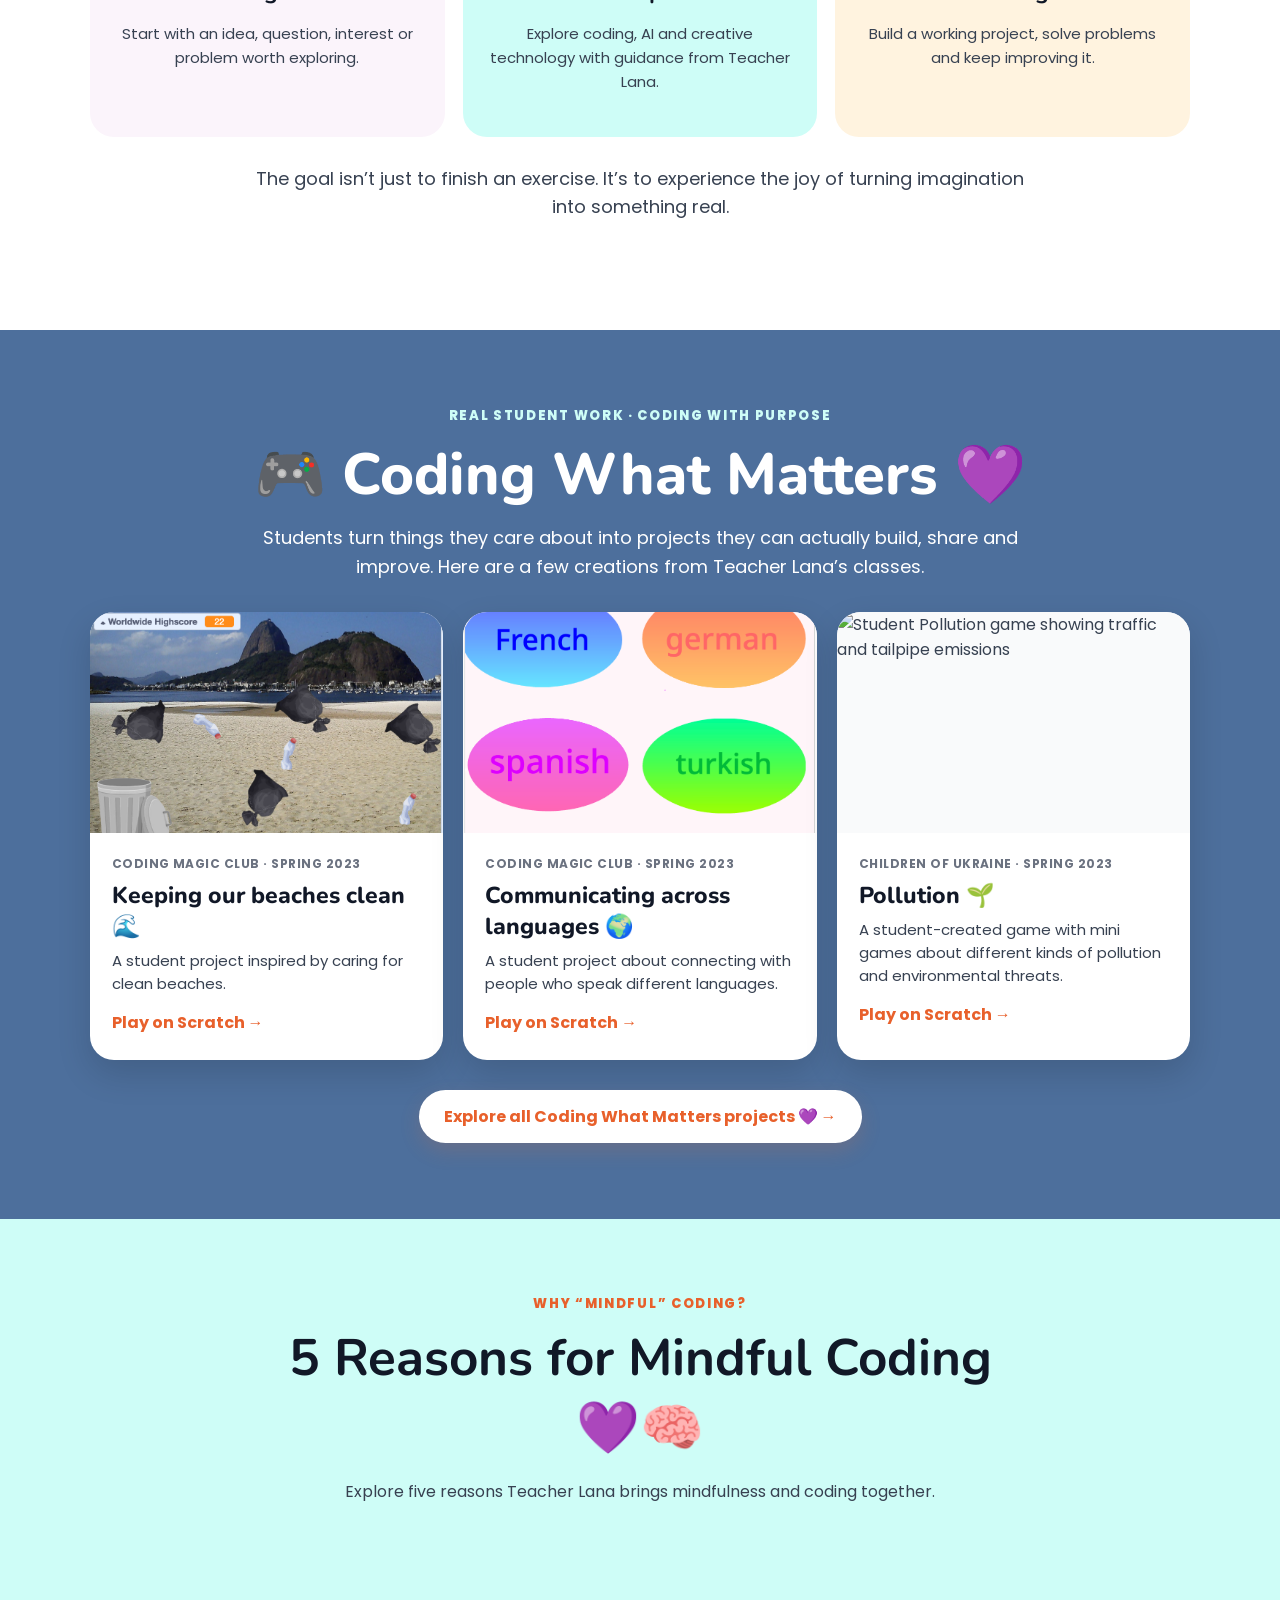
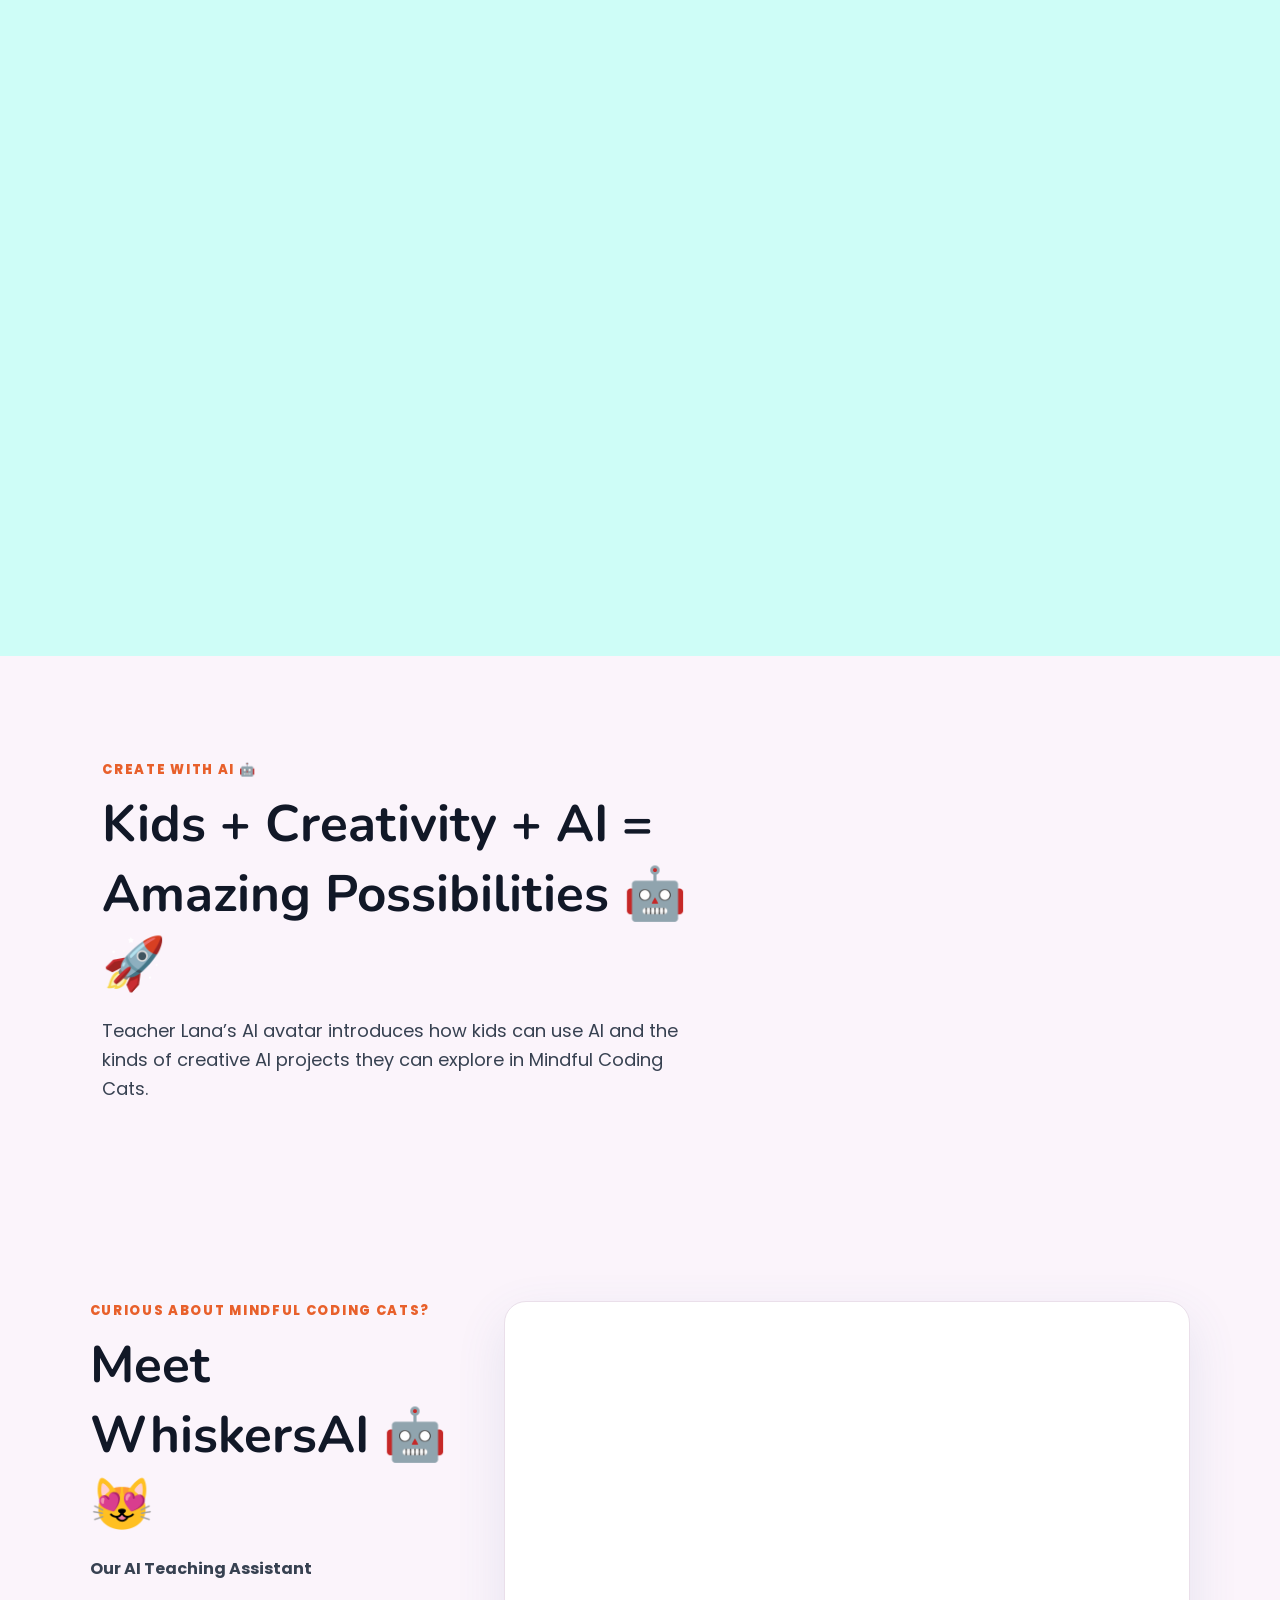
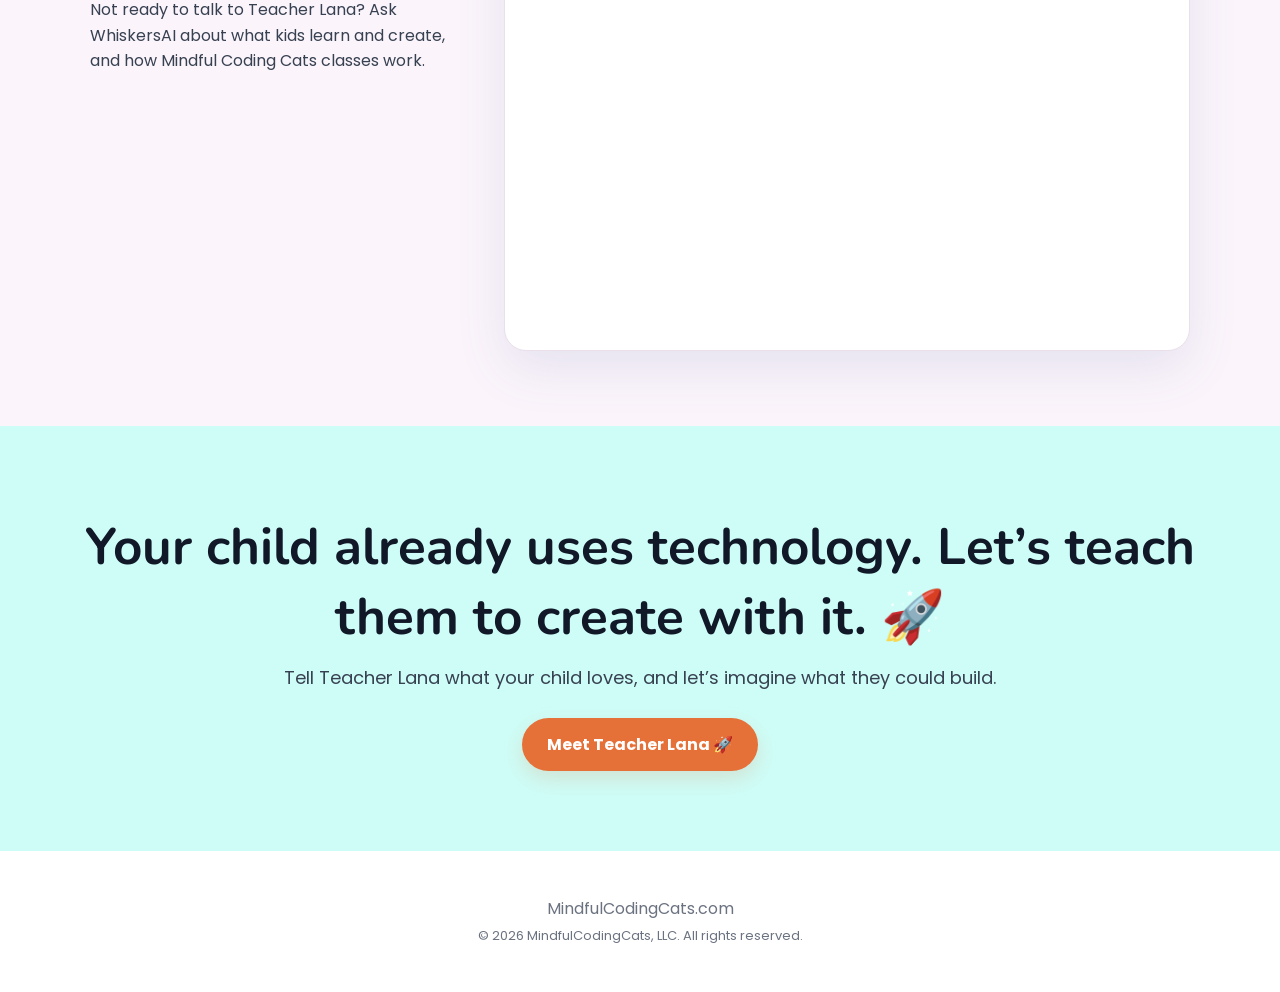
==== commit 6c4b5a54: "Update copyright year to 2026" ====
--- a/index.html
+++ b/index.html
@@ -14,4 +14,4 @@
 <div class="media-showcase media-canva"><iframe loading="lazy" src="https://www.canva.com/design/DAFtVCFHlBk/watch?embed" allowfullscreen title="Teacher Lana AI avatar about AI projects for kids"></iframe></div>
 </section>
 
-<section class="chat-section"><div><p class="eyebrow">CURIOUS ABOUT MINDFUL CODING CATS?</p><h2>Meet WhiskersAI 🤖😻</h2><p><strong>Our AI Teaching Assistant</strong></p><p>Not ready to talk to Teacher Lana? Ask WhiskersAI about what kids learn and create, and how Mindful Coding Cats classes work.</p></div><iframe loading="lazy" src="https://www.chatbase.co/chatbot-iframe/wOBJoBJf4MKTxDPHZ_TXd" title="WhiskersAI — Mindful Coding Cats chatbot" frameborder="0"></iframe></section><section class="parent-cta"><h2>Your child already uses technology. Let’s teach them to create with it. 🚀</h2><p>Tell Teacher Lana what your child loves, and let’s imagine what they could build.</p><a class="button" target="_blank" rel="noreferrer" href="https://schedulewithlana.com/coding-classes">Meet Teacher Lana 🚀</a></section></main><footer>MindfulCodingCats.com<br><span>© 2023 MindfulCodingCats, LLC. All rights reserved.</span></footer></body></html>+<section class="chat-section"><div><p class="eyebrow">CURIOUS ABOUT MINDFUL CODING CATS?</p><h2>Meet WhiskersAI 🤖😻</h2><p><strong>Our AI Teaching Assistant</strong></p><p>Not ready to talk to Teacher Lana? Ask WhiskersAI about what kids learn and create, and how Mindful Coding Cats classes work.</p></div><iframe loading="lazy" src="https://www.chatbase.co/chatbot-iframe/wOBJoBJf4MKTxDPHZ_TXd" title="WhiskersAI — Mindful Coding Cats chatbot" frameborder="0"></iframe></section><section class="parent-cta"><h2>Your child already uses technology. Let’s teach them to create with it. 🚀</h2><p>Tell Teacher Lana what your child loves, and let’s imagine what they could build.</p><a class="button" target="_blank" rel="noreferrer" href="https://schedulewithlana.com/coding-classes">Meet Teacher Lana 🚀</a></section></main><footer>MindfulCodingCats.com<br><span>© 2026 MindfulCodingCats, LLC. All rights reserved.</span></footer></body></html>
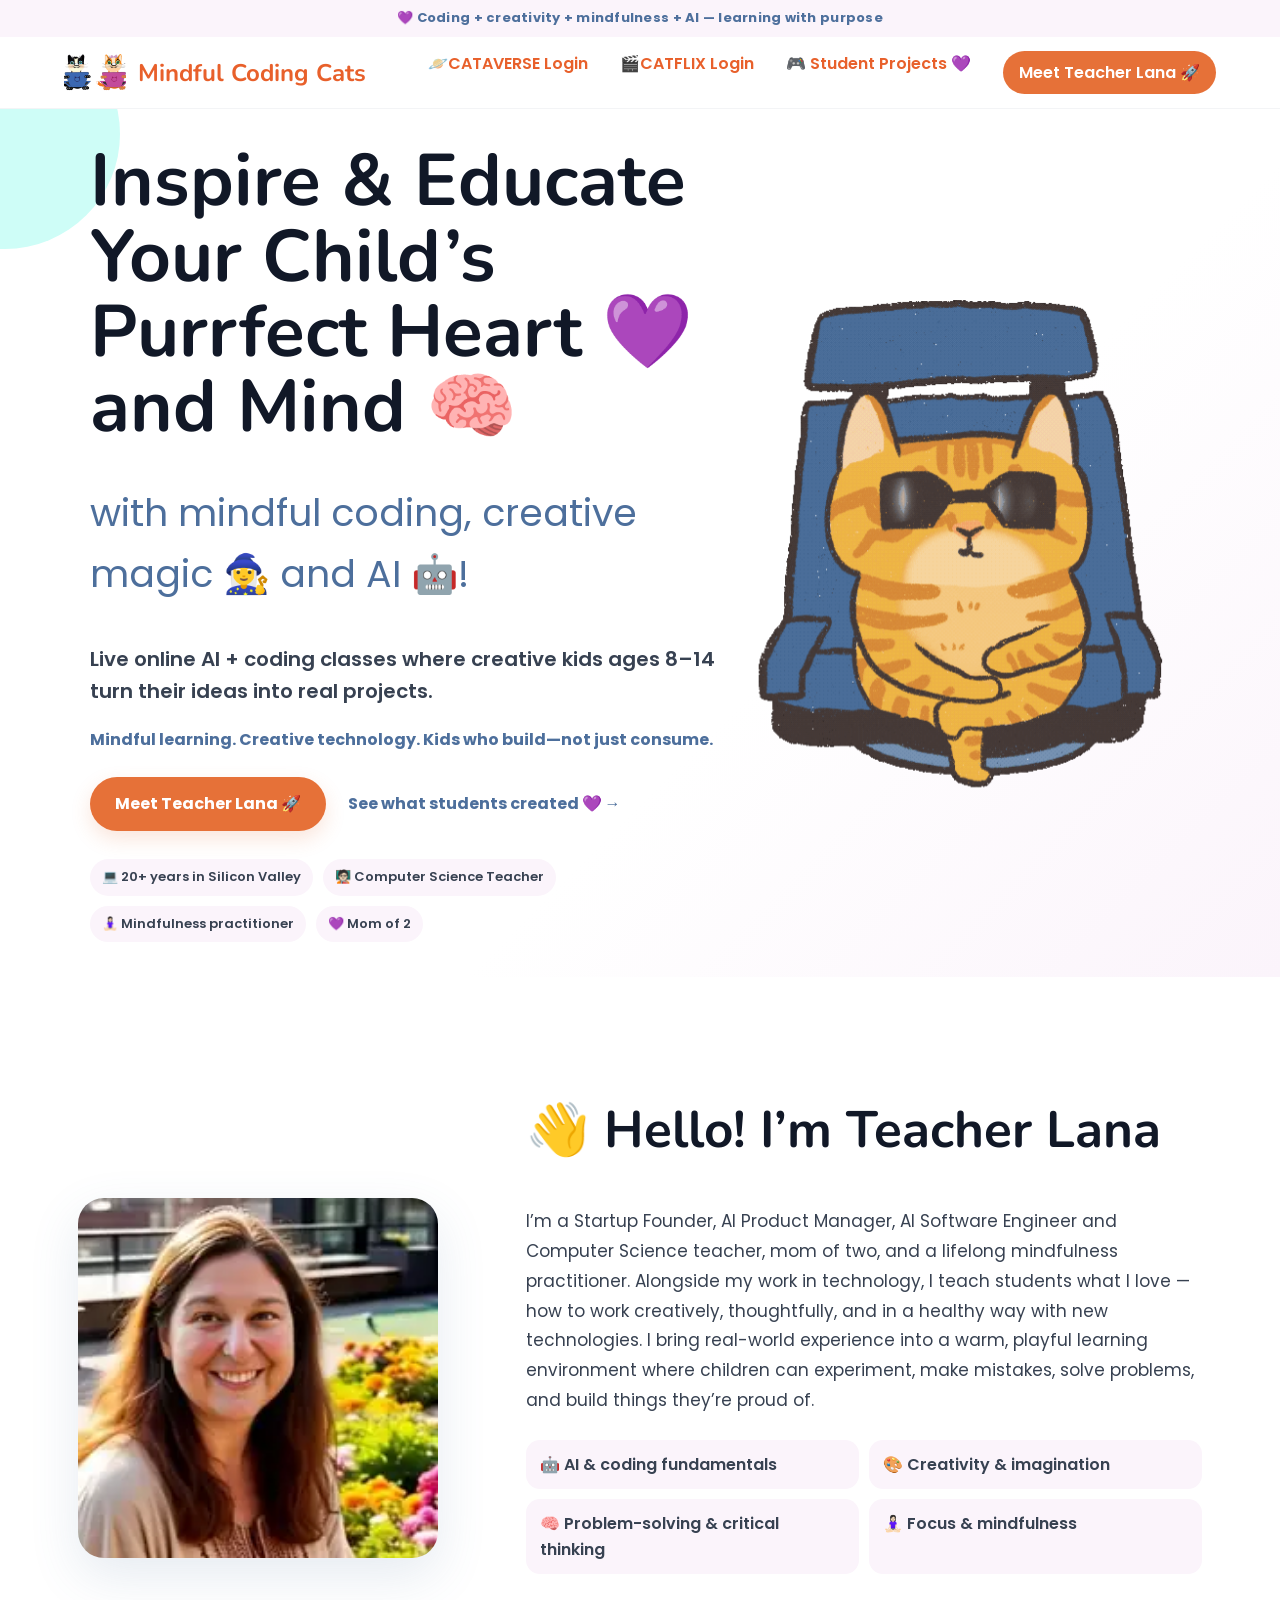
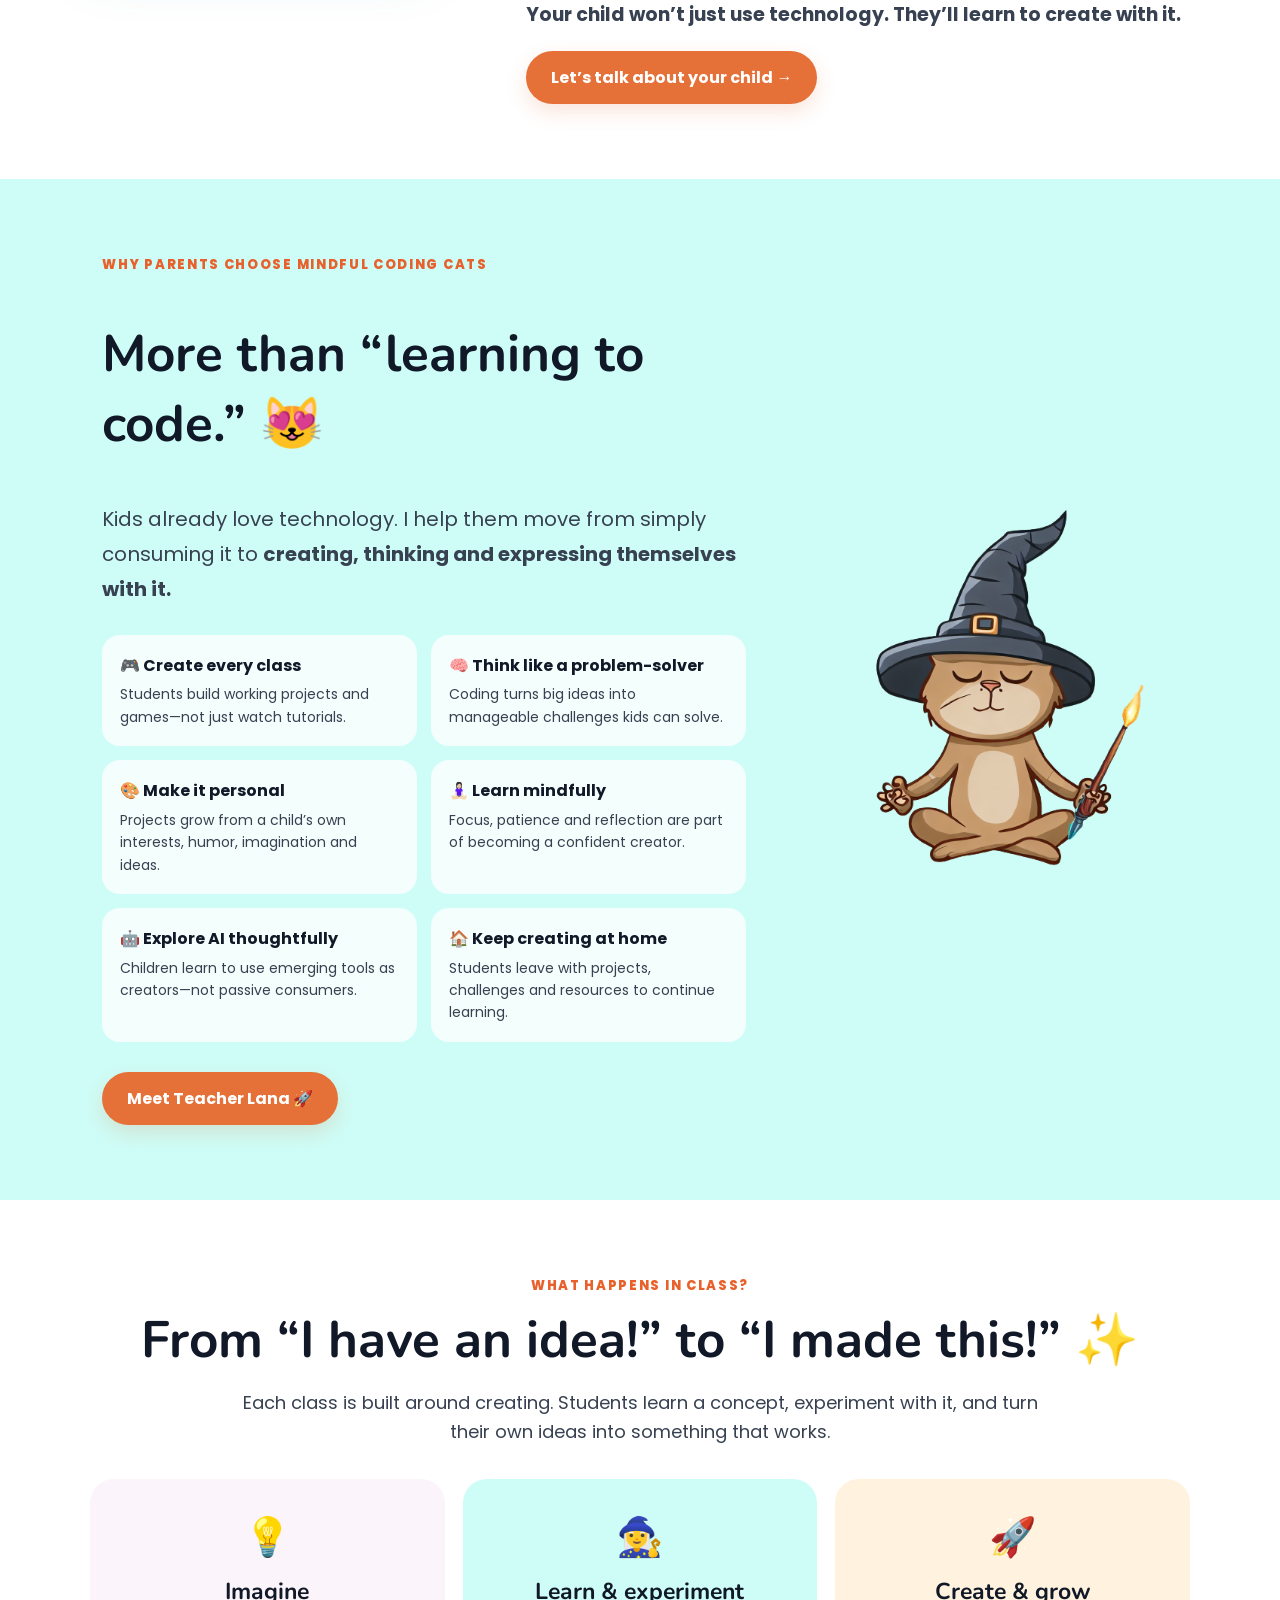
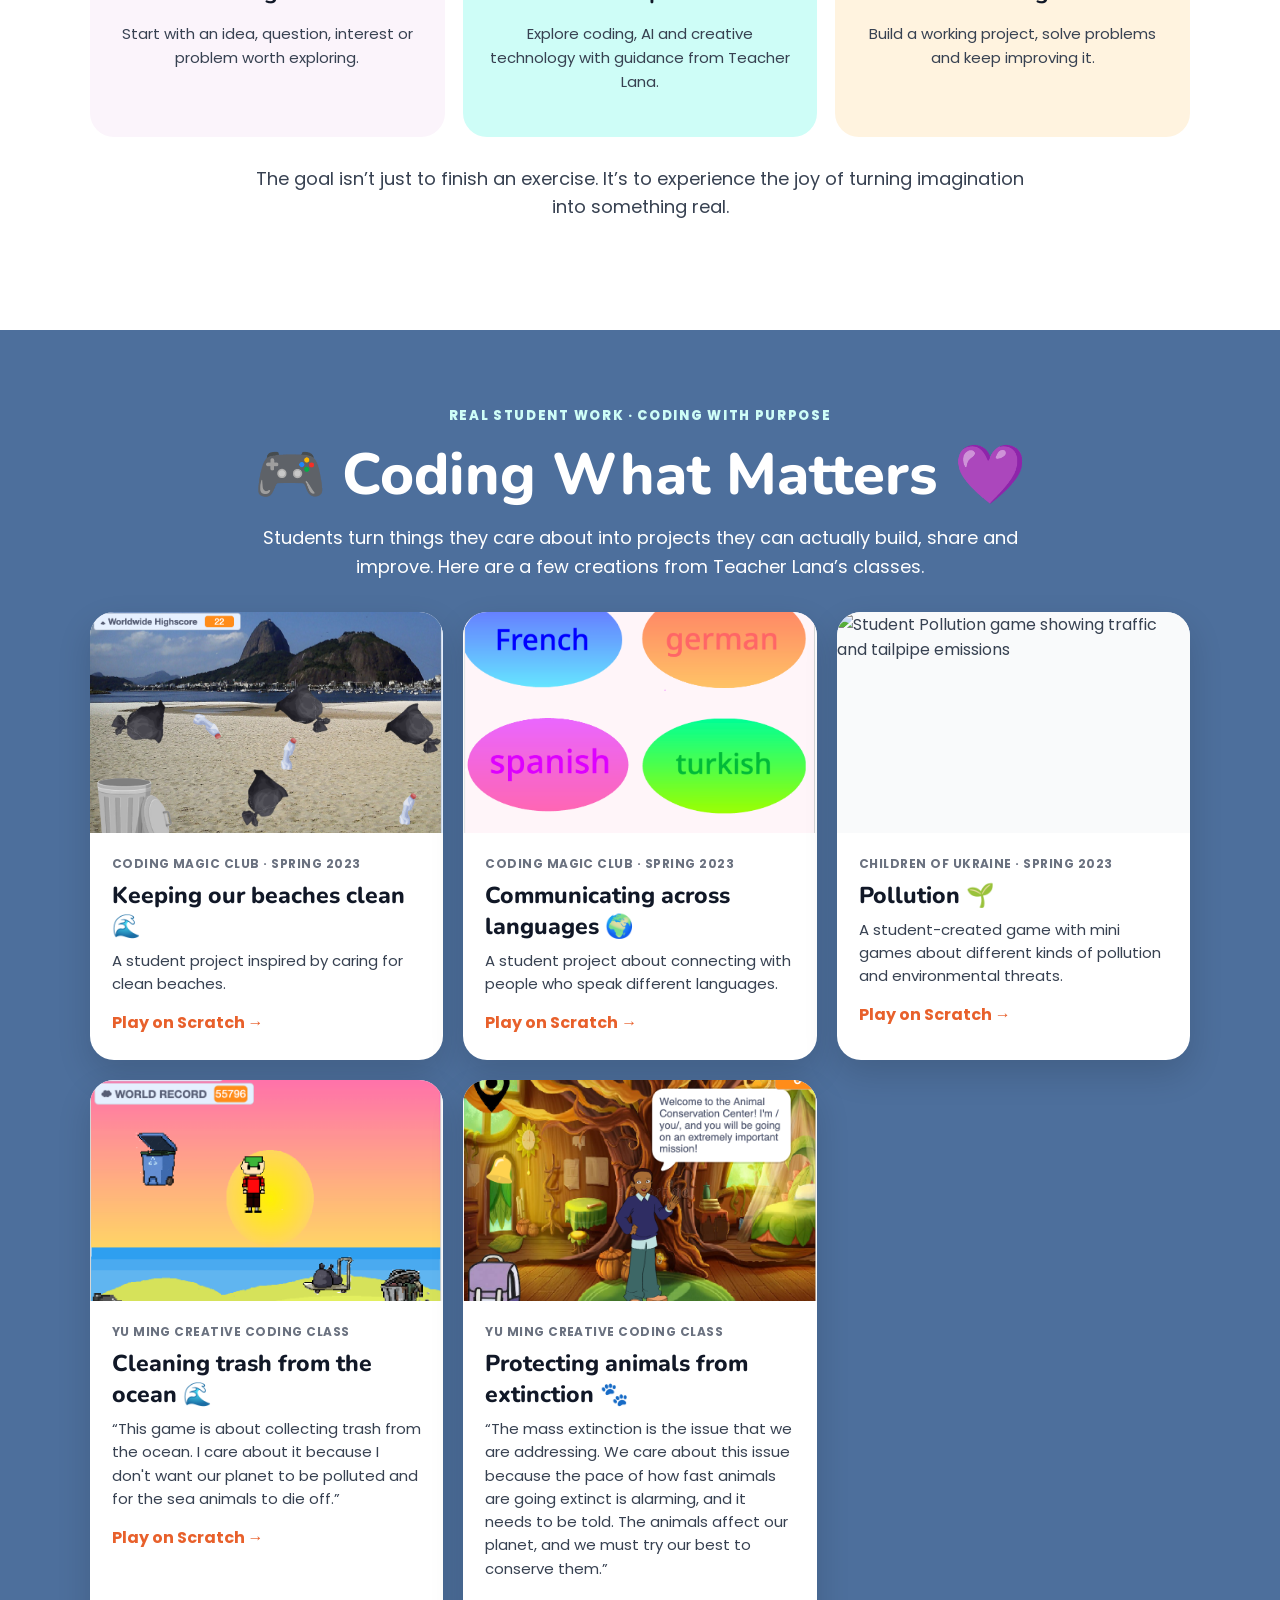
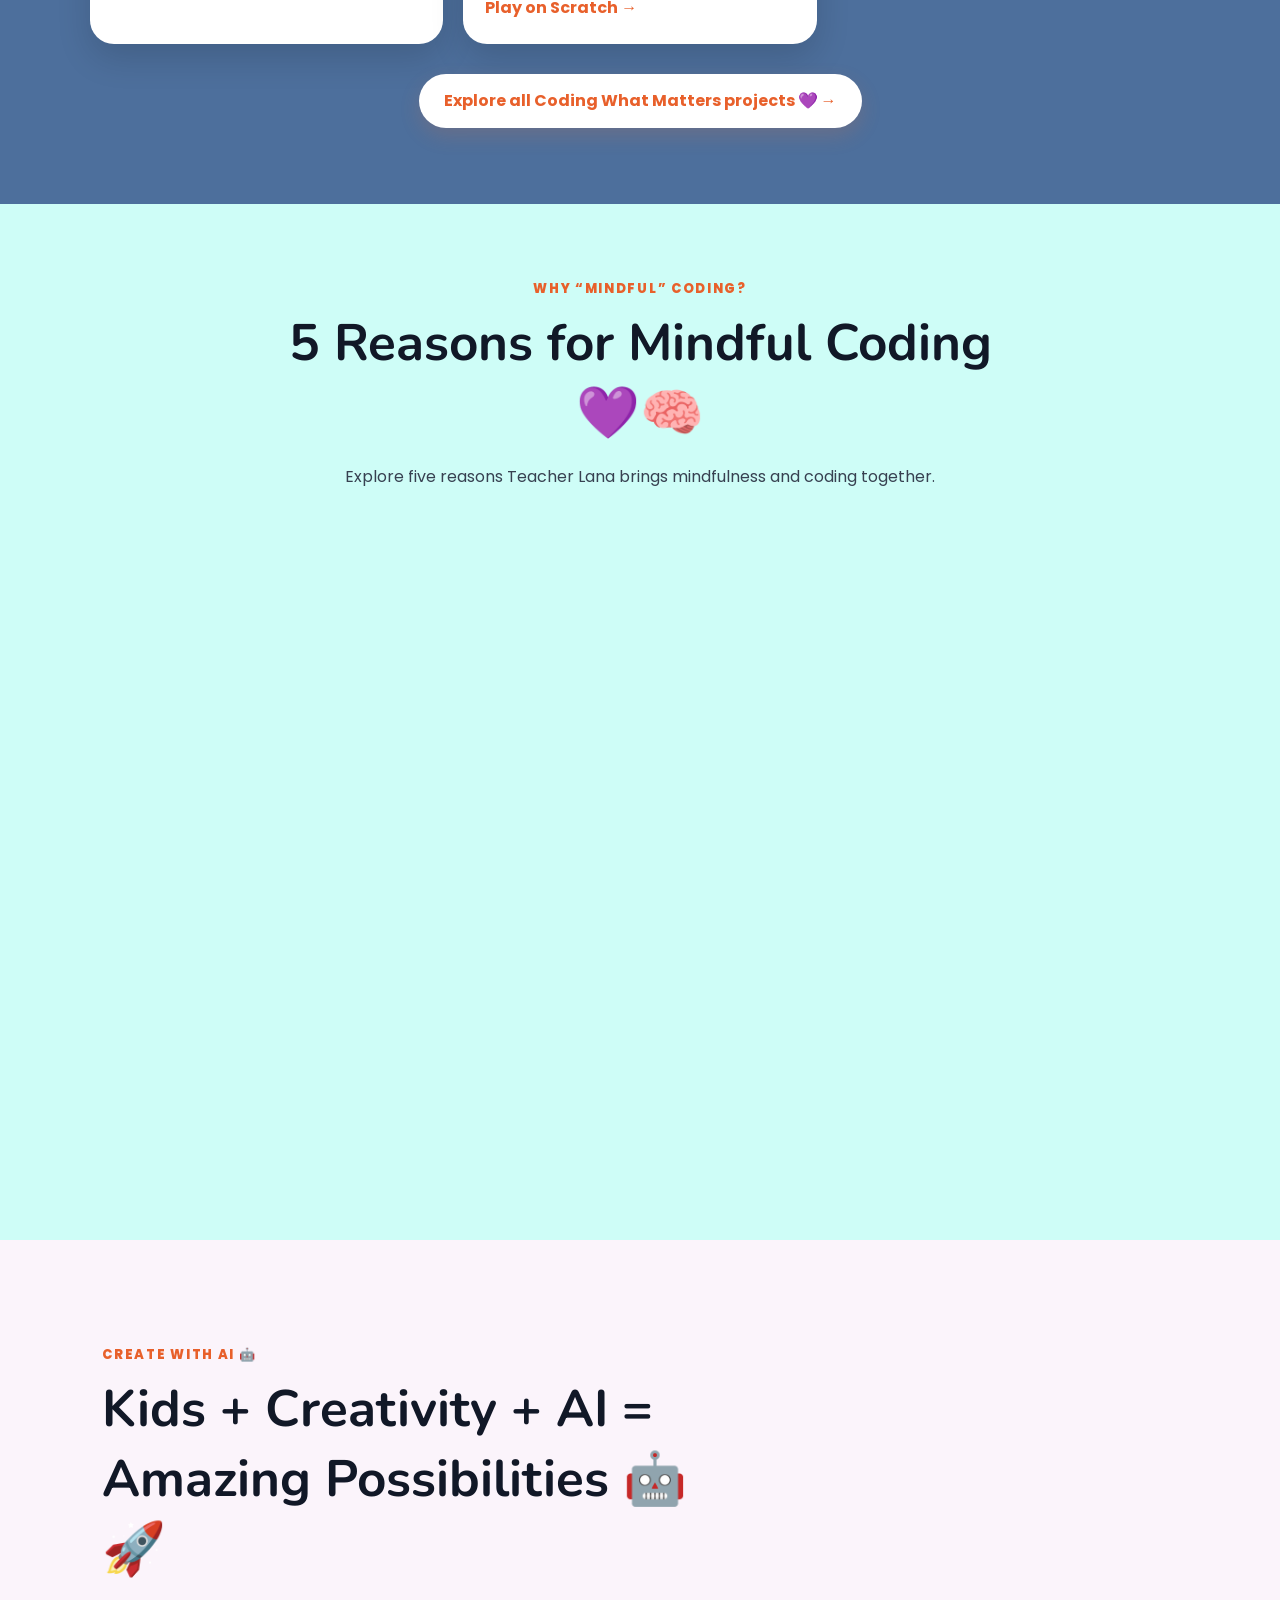
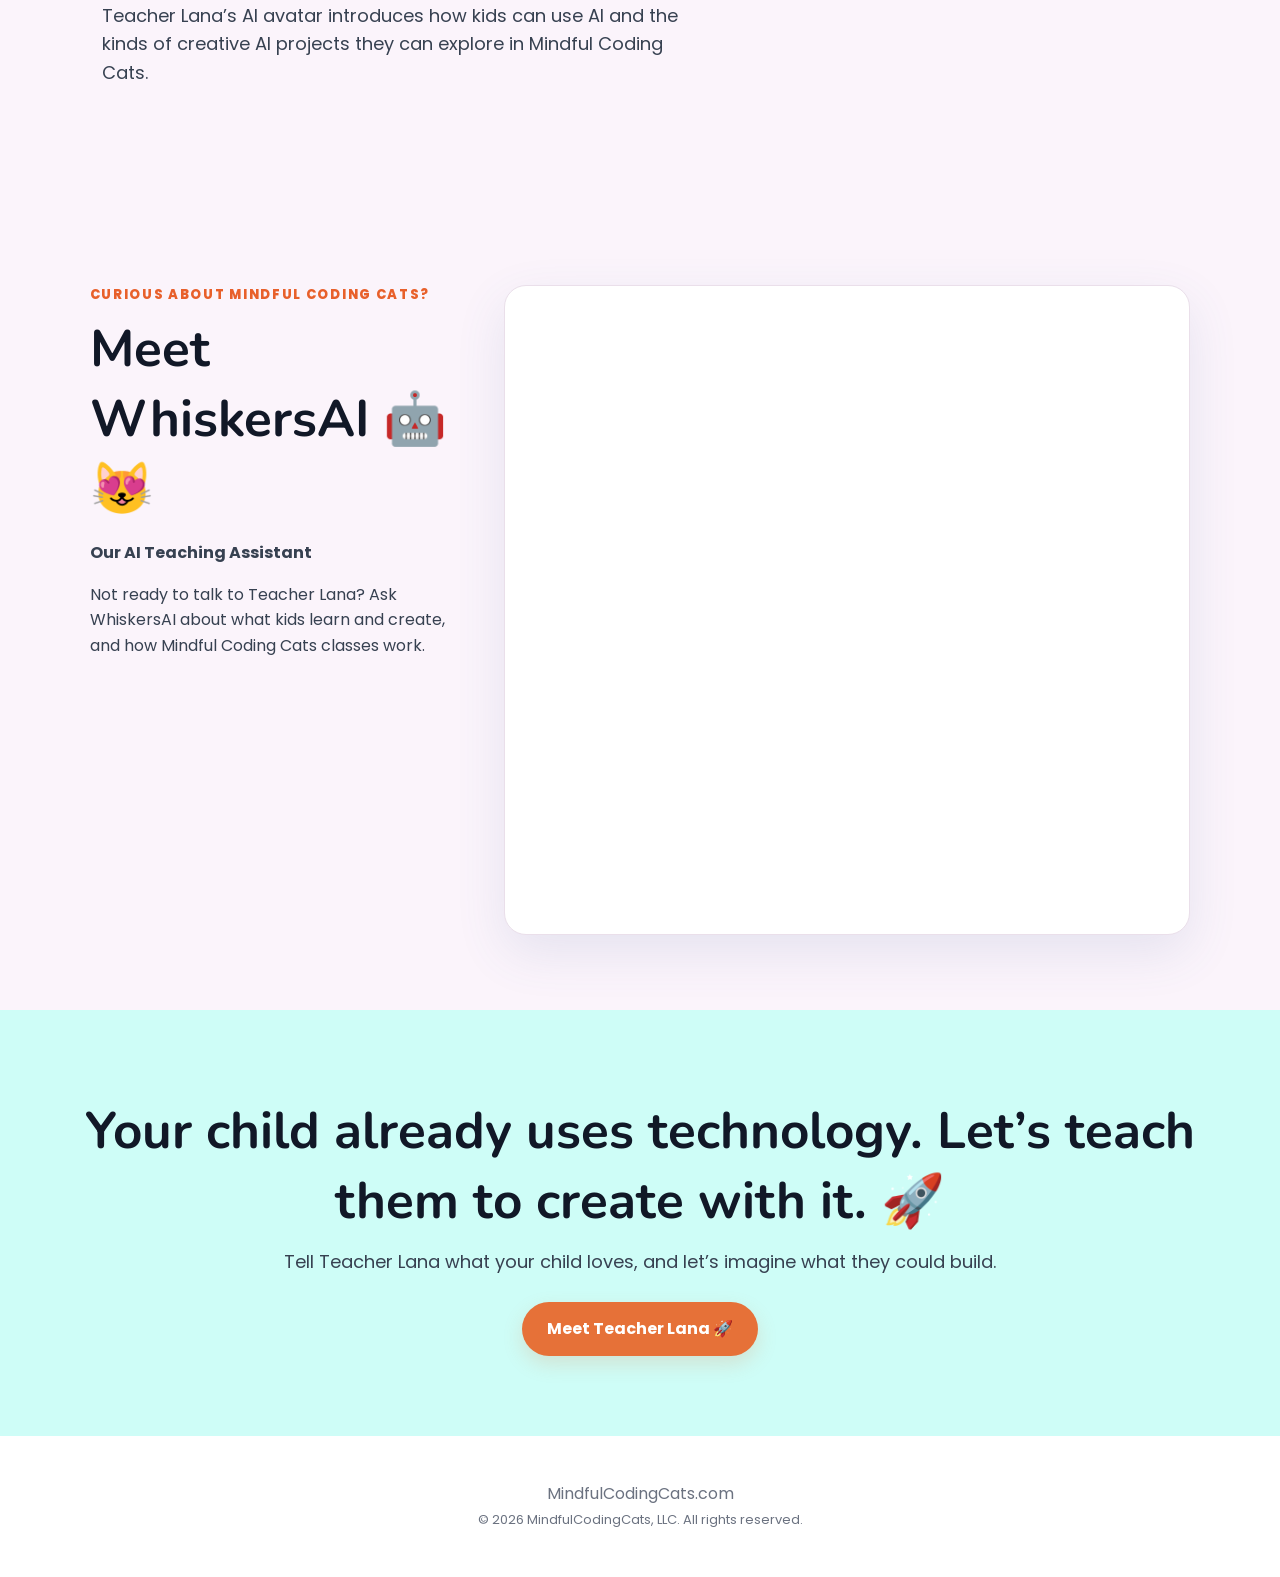
==== commit abf411c0: "Add two Yu Ming student projects and quotes to V2 homepage" ====
--- a/index.html
+++ b/index.html
@@ -4,7 +4,7 @@
 <section class="teacher" id="teacher"><img class="lana" src="assets/teacher-lana.webp" alt="Teacher Lana"><div><h2>👋 Hello! I’m Teacher Lana</h2><p>I’m a Startup Founder, AI Product Manager, AI Software Engineer and Computer Science teacher, mom of two, and a lifelong mindfulness practitioner. Alongside my work in technology, I teach students what I love — how to work creatively, thoughtfully, and in a healthy way with new technologies. I bring real-world experience into a warm, playful learning environment where children can experiment, make mistakes, solve problems, and build things they’re proud of.</p><div class="teacher-points"><span>🤖 AI &amp; coding fundamentals</span><span>🎨 Creativity &amp; imagination</span><span>🧠 Problem-solving &amp; critical thinking</span><span>🧘🏻‍♀️ Focus &amp; mindfulness</span></div><p class="teacher-close"><strong>Your child won’t just use technology. They’ll learn to create with it.</strong></p><a class="button" target="_blank" rel="noreferrer" href="https://schedulewithlana.com/coding-classes">Let’s talk about your child →</a></div></section>
 <section class="why" id="why"><div><p class="eyebrow">WHY PARENTS CHOOSE MINDFUL CODING CATS</p><h2>More than “learning to code.” 😻</h2><p class="why-intro">Kids already love technology. I help them move from simply consuming it to <strong>creating, thinking and expressing themselves with it.</strong></p><div class="benefit-grid"><article><b>🎮 Create every class</b><span>Students build working projects and games—not just watch tutorials.</span></article><article><b>🧠 Think like a problem-solver</b><span>Coding turns big ideas into manageable challenges kids can solve.</span></article><article><b>🎨 Make it personal</b><span>Projects grow from a child’s own interests, humor, imagination and ideas.</span></article><article><b>🧘🏻‍♀️ Learn mindfully</b><span>Focus, patience and reflection are part of becoming a confident creator.</span></article><article><b>🤖 Explore AI thoughtfully</b><span>Children learn to use emerging tools as creators—not passive consumers.</span></article><article><b>🏠 Keep creating at home</b><span>Students leave with projects, challenges and resources to continue learning.</span></article></div><a class="button" target="_blank" rel="noreferrer" href="https://schedulewithlana.com/coding-classes">Meet Teacher Lana 🚀</a></div><img class="wizard" src="assets/cat-in-the-hat-with-the-wand-kdffed.png" alt="Coding wizard cat"></section>
 <section class="class-experience"><p class="eyebrow">WHAT HAPPENS IN CLASS?</p><h2>From “I have an idea!” to “I made this!” ✨</h2><p class="section-lead">Each class is built around creating. Students learn a concept, experiment with it, and turn their own ideas into something that works.</p><div class="class-steps"><article><span>💡</span><b>Imagine</b><p>Start with an idea, question, interest or problem worth exploring.</p></article><article><span>🧙‍♀️</span><b>Learn &amp; experiment</b><p>Explore coding, AI and creative technology with guidance from Teacher Lana.</p></article><article><span>🚀</span><b>Create &amp; grow</b><p>Build a working project, solve problems and keep improving it.</p></article></div><p class="class-note">The goal isn’t just to finish an exercise. It’s to experience the joy of turning imagination into something real.</p></section>
-<section class="student-showcase" id="student-work"><div class="student-showcase-head"><p class="eyebrow">REAL STUDENT WORK · CODING WITH PURPOSE</p><h2>🎮 Coding What Matters 💜</h2><p>Students turn things they care about into projects they can actually build, share and improve. Here are a few creations from Teacher Lana’s classes.</p></div><div class="student-cards"><a class="student-card" target="_blank" rel="noreferrer" href="https://scratch.mit.edu/projects/862750821"><img loading="lazy" src="games/assets/game-2-1q5qh9.png" alt="Student coding project about keeping beaches clean"><div><span>Coding Magic Club · Spring 2023</span><h3>Keeping our beaches clean 🌊</h3><p>A student project inspired by caring for clean beaches.</p><b>Play on Scratch →</b></div></a><a class="student-card" target="_blank" rel="noreferrer" href="https://scratch.mit.edu/projects/862749946"><img loading="lazy" src="games/assets/game-3-lglsj6.png" alt="Student coding project about communicating across languages"><div><span>Coding Magic Club · Spring 2023</span><h3>Communicating across languages 🌍</h3><p>A student project about connecting with people who speak different languages.</p><b>Play on Scratch →</b></div></a><a class="student-card" target="_blank" rel="noreferrer" href="https://scratch.mit.edu/projects/847357272"><img loading="lazy" src="https://cdn2.scratch.mit.edu/get_image/project/847357272_480x360.png" alt="Student Pollution game showing traffic and tailpipe emissions"><div><span>Children of Ukraine · Spring 2023</span><h3>Pollution 🌱</h3><p>A student-created game with mini games about different kinds of pollution and environmental threats.</p><b>Play on Scratch →</b></div></a></div><a class="button" target="_blank" rel="noreferrer" href="games/">Explore all Coding What Matters projects 💜 →</a></section>
+<section class="student-showcase" id="student-work"><div class="student-showcase-head"><p class="eyebrow">REAL STUDENT WORK · CODING WITH PURPOSE</p><h2>🎮 Coding What Matters 💜</h2><p>Students turn things they care about into projects they can actually build, share and improve. Here are a few creations from Teacher Lana’s classes.</p></div><div class="student-cards"><a class="student-card" target="_blank" rel="noreferrer" href="https://scratch.mit.edu/projects/862750821"><img loading="lazy" src="games/assets/game-2-1q5qh9.png" alt="Student coding project about keeping beaches clean"><div><span>Coding Magic Club · Spring 2023</span><h3>Keeping our beaches clean 🌊</h3><p>A student project inspired by caring for clean beaches.</p><b>Play on Scratch →</b></div></a><a class="student-card" target="_blank" rel="noreferrer" href="https://scratch.mit.edu/projects/862749946"><img loading="lazy" src="games/assets/game-3-lglsj6.png" alt="Student coding project about communicating across languages"><div><span>Coding Magic Club · Spring 2023</span><h3>Communicating across languages 🌍</h3><p>A student project about connecting with people who speak different languages.</p><b>Play on Scratch →</b></div></a><a class="student-card" target="_blank" rel="noreferrer" href="https://scratch.mit.edu/projects/847357272"><img loading="lazy" src="https://cdn2.scratch.mit.edu/get_image/project/847357272_480x360.png" alt="Student Pollution game showing traffic and tailpipe emissions"><div><span>Children of Ukraine · Spring 2023</span><h3>Pollution 🌱</h3><p>A student-created game with mini games about different kinds of pollution and environmental threats.</p><b>Play on Scratch →</b></div></a><a class="student-card" target="_blank" rel="noreferrer" href="https://scratch.mit.edu/projects/862211682"><img loading="lazy" src="games/assets/14-22ymgiraffe25-lz8tlg.png" alt="Student Scratch project about collecting trash from the ocean"><div><span>Yu Ming Creative Coding Class</span><h3>Cleaning trash from the ocean 🌊</h3><p>“This game is about collecting trash from the ocean. I care about it because I don't want our planet to be polluted and for the sea animals to die off.”</p><b>Play on Scratch →</b></div></a><a class="student-card" target="_blank" rel="noreferrer" href="https://scratch.mit.edu/projects/849445163"><img loading="lazy" src="games/assets/1-22ymgiraffe11-uy6yzp.png" alt="Student Scratch project about mass extinction and animal conservation"><div><span>Yu Ming Creative Coding Class</span><h3>Protecting animals from extinction 🐾</h3><p>“The mass extinction is the issue that we are addressing. We care about this issue because the pace of how fast animals are going extinct is alarming, and it needs to be told. The animals affect our planet, and we must try our best to conserve them.”</p><b>Play on Scratch →</b></div></a></div><a class="button" target="_blank" rel="noreferrer" href="games/">Explore all Coding What Matters projects 💜 →</a></section>
 <section class="brand-story" id="mindful-coding">
 <div class="brand-story-head"><p class="eyebrow">WHY “MINDFUL” CODING?</p><h2>5 Reasons for Mindful Coding 💜🧠</h2><p>Explore five reasons Teacher Lana brings mindfulness and coding together.</p></div>
 <div class="media-showcase media-snackeet"><iframe loading="lazy" src="https://snkt.io/62a532983886675a1ffbee13" allow="camera *; microphone *; autoplay *; encrypted-media *;" title="Five Reasons for Mindful Coding"></iframe></div>
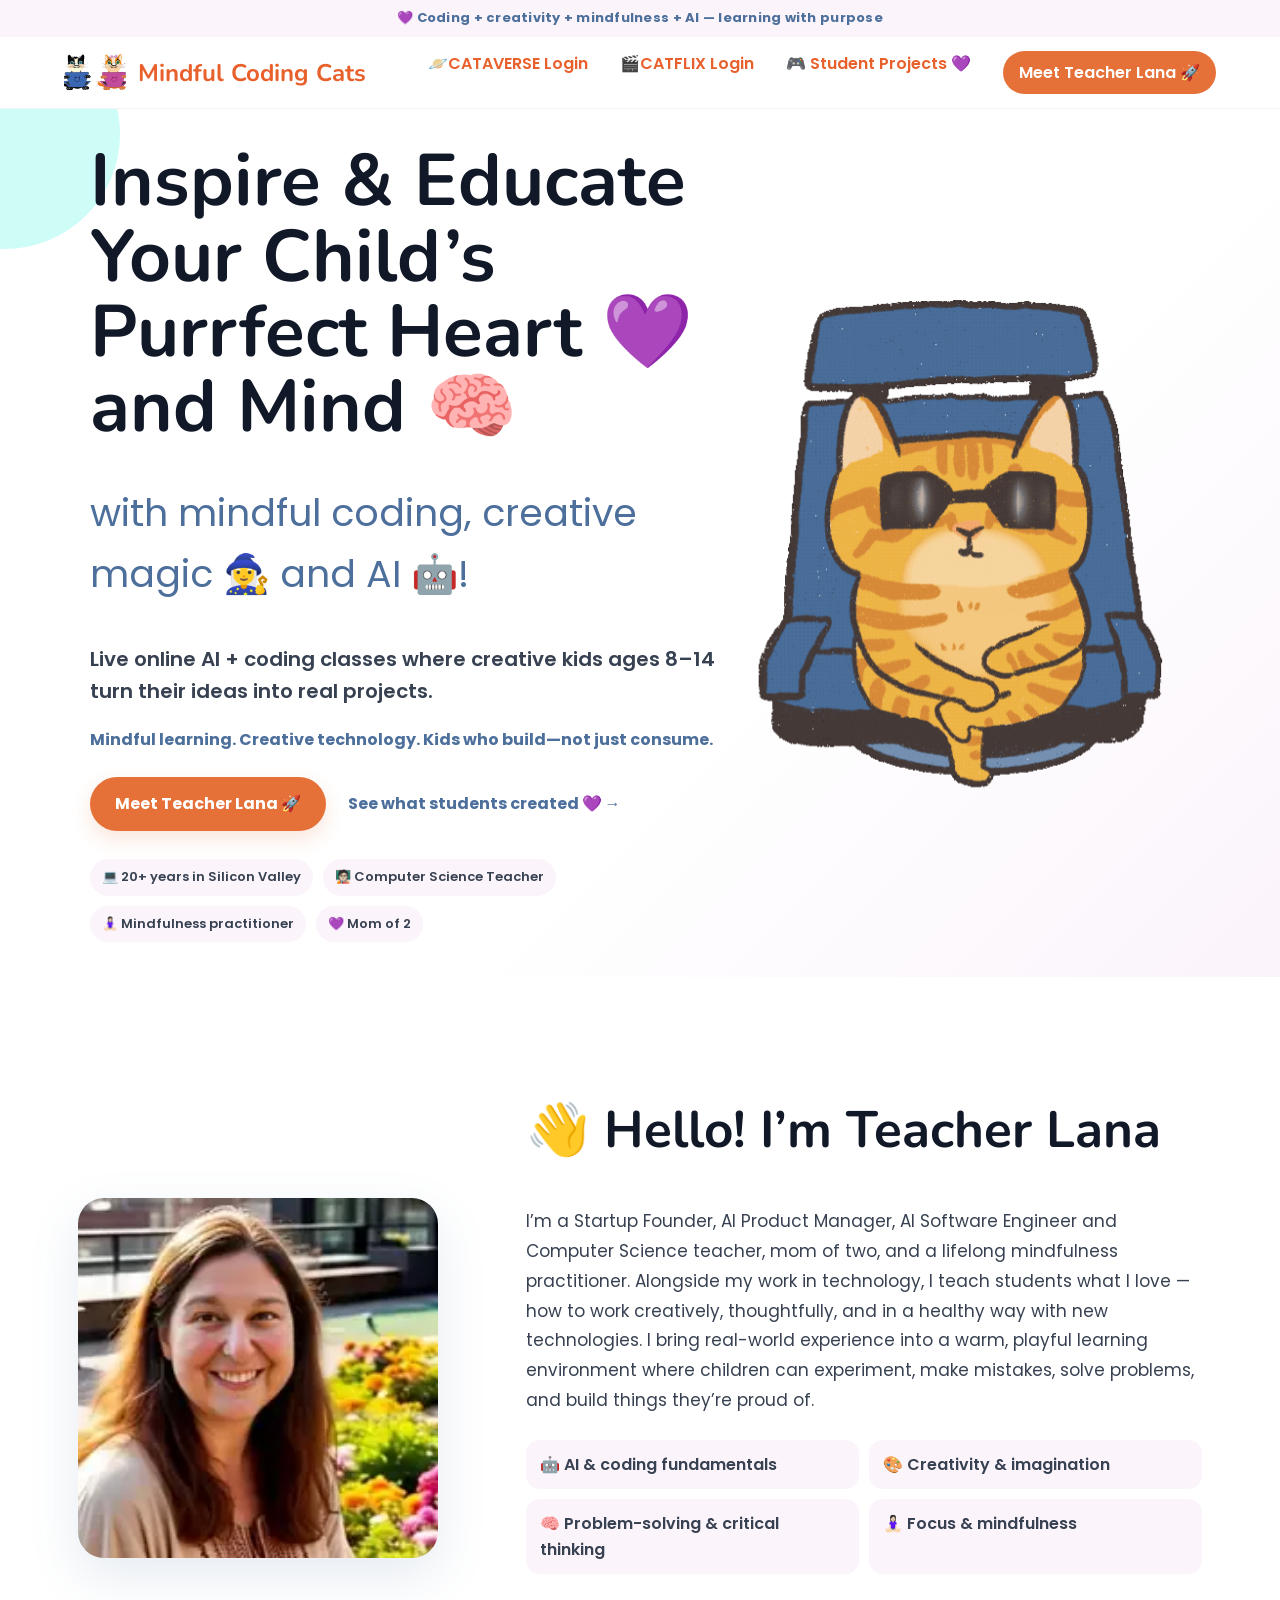
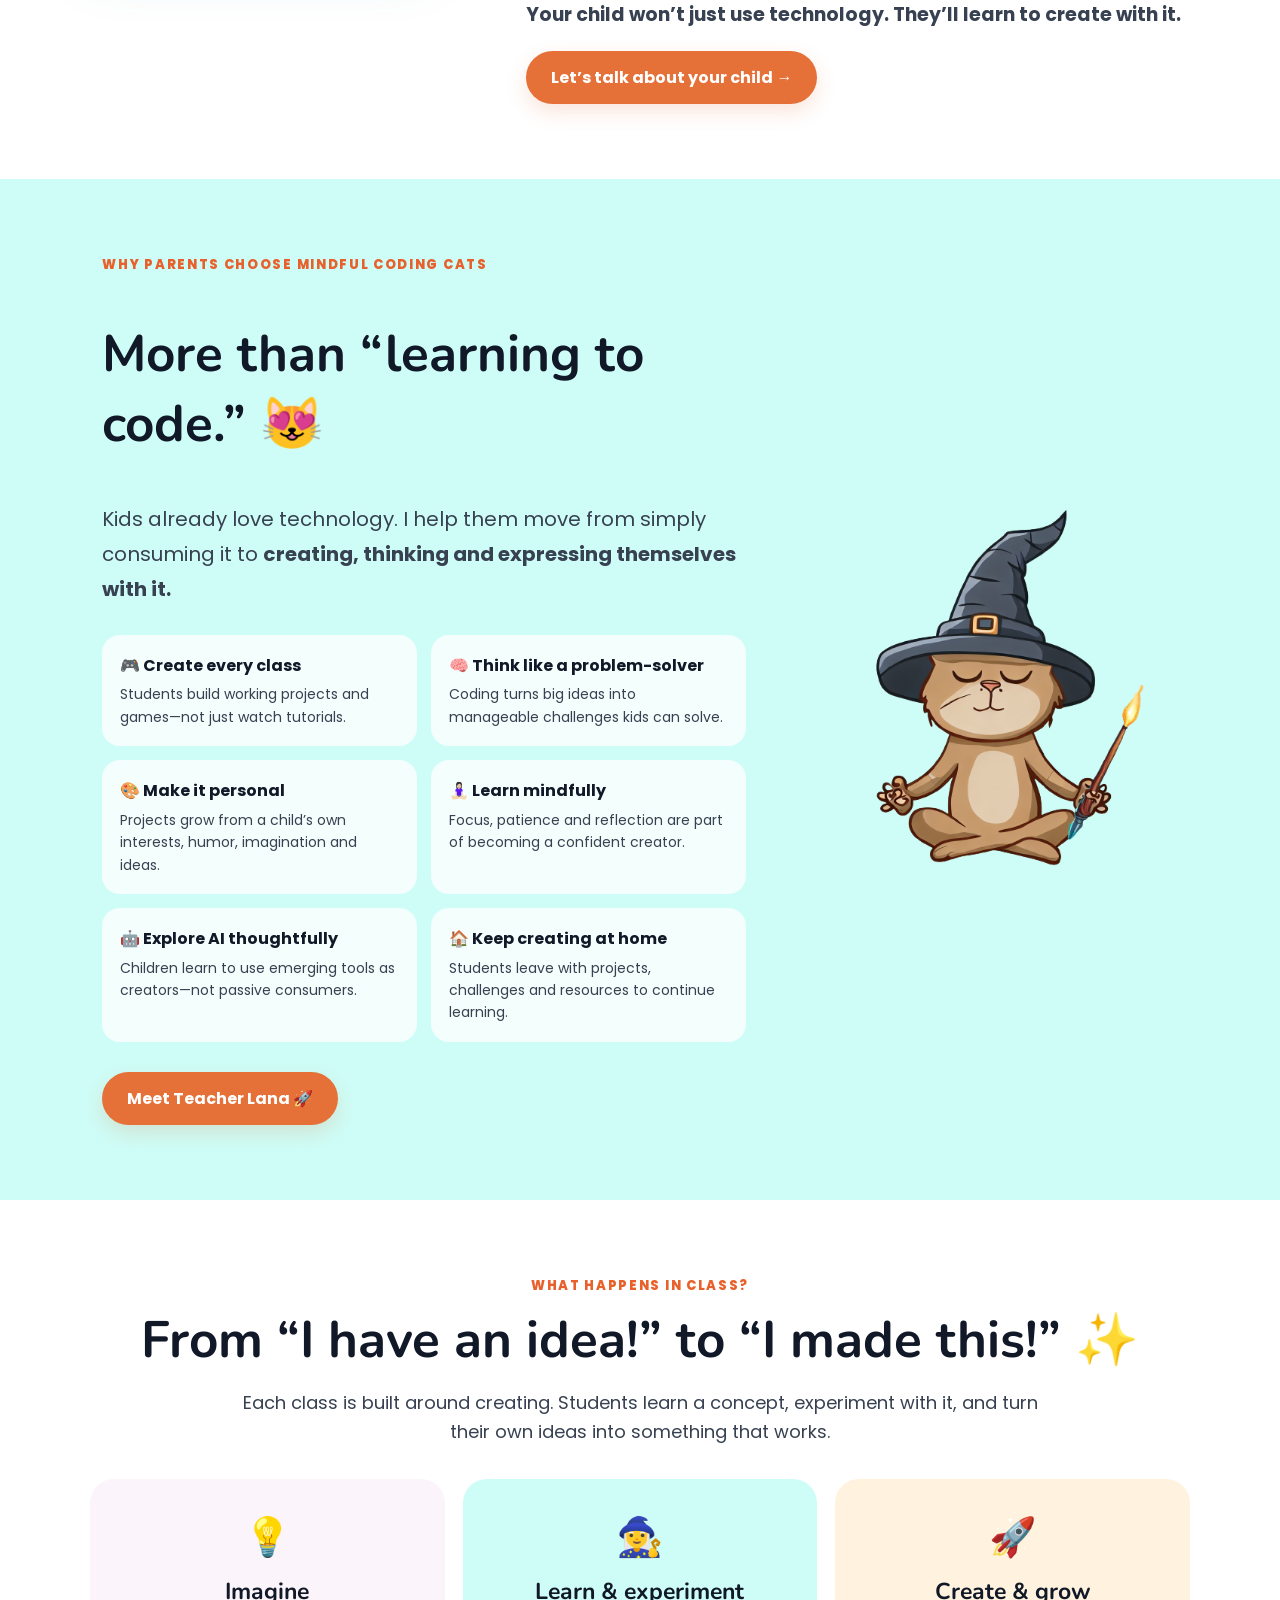
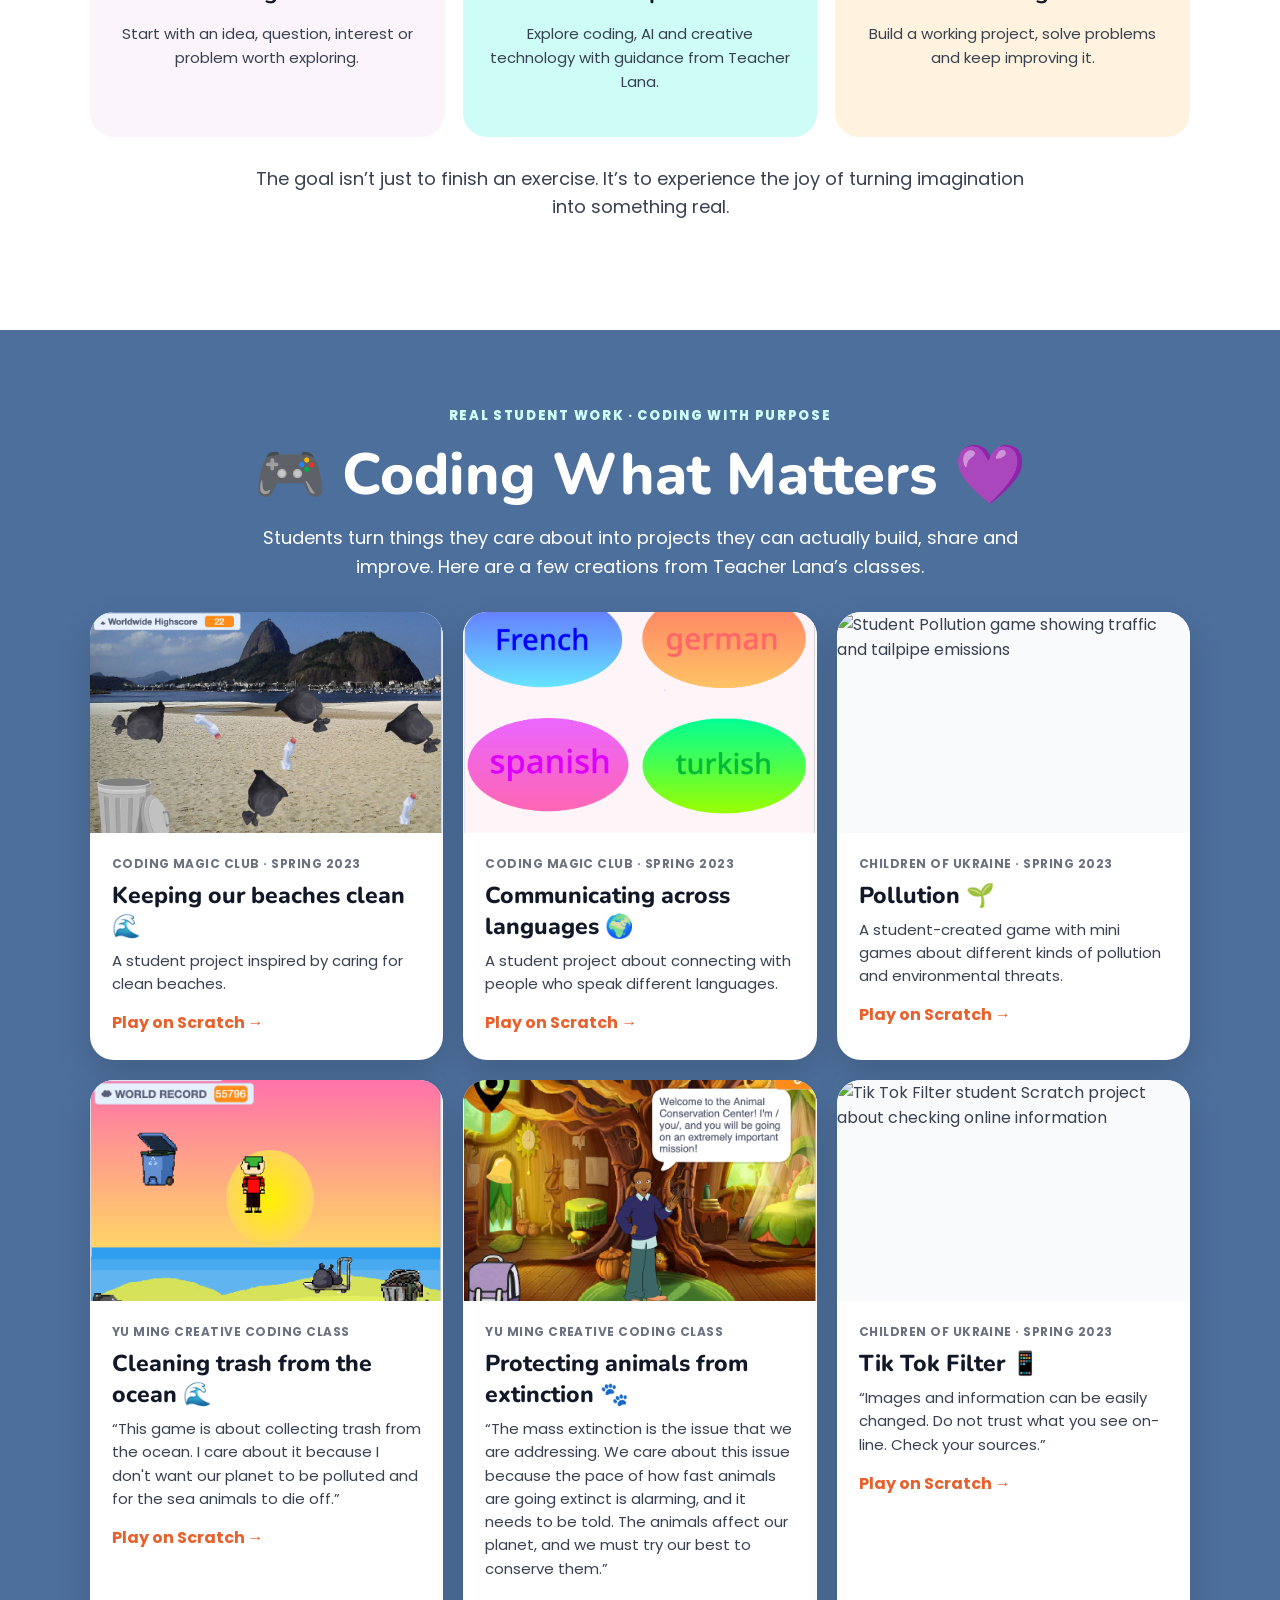
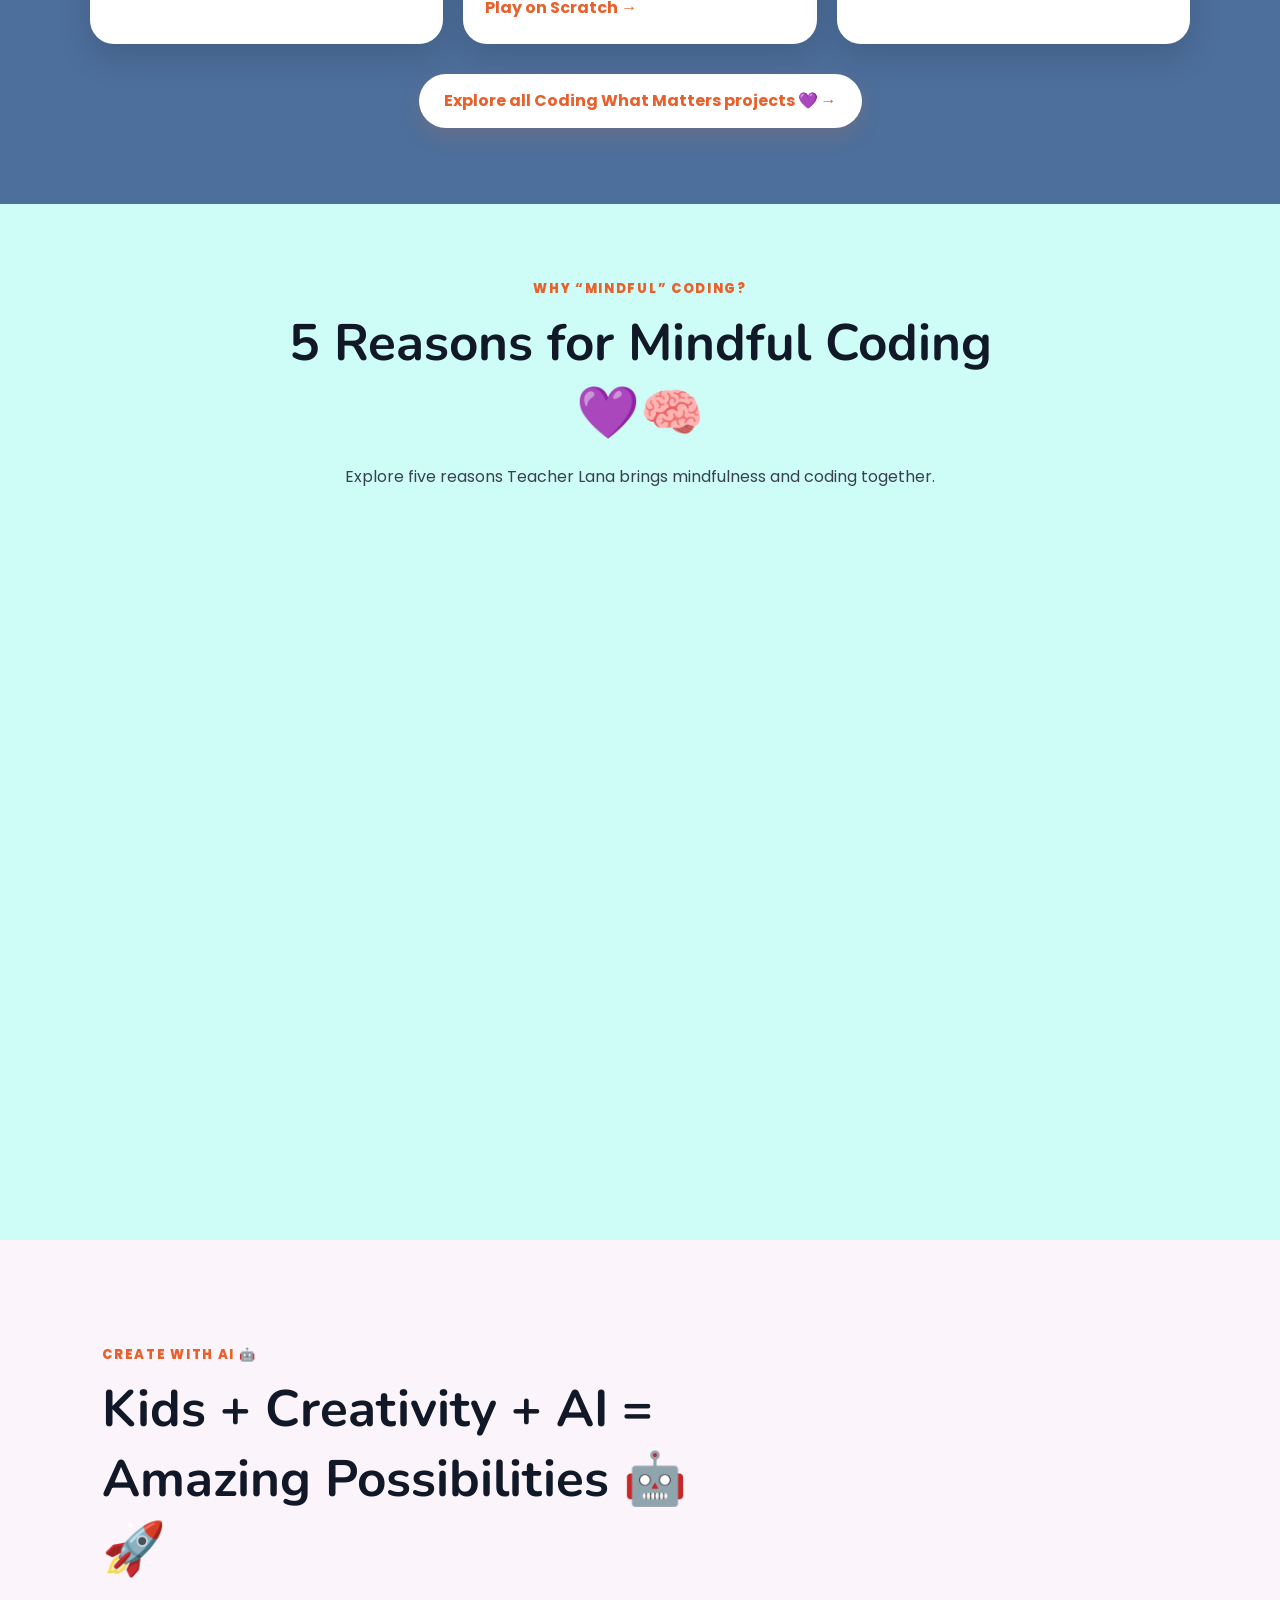
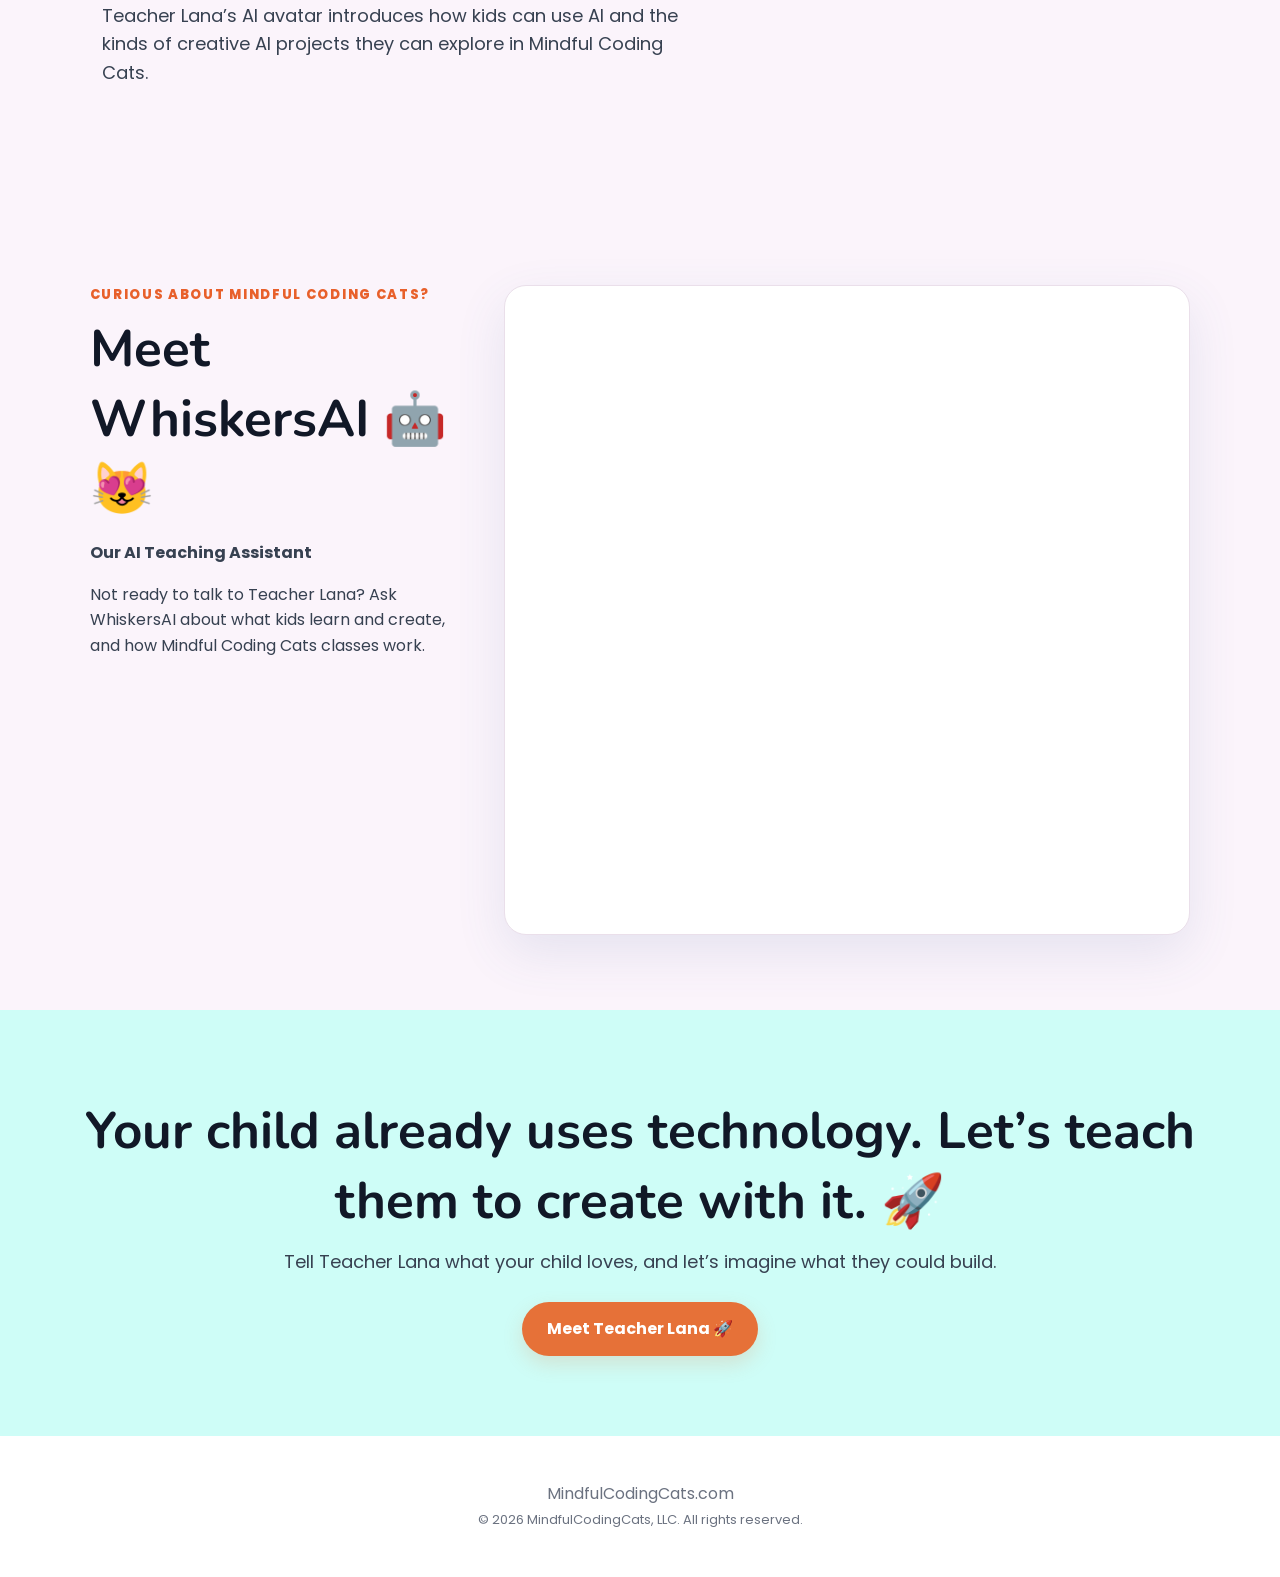
==== commit 83ed2d47: "Add Tik Tok Filter student project and quote to V2 homepage" ====
--- a/index.html
+++ b/index.html
@@ -4,7 +4,7 @@
 <section class="teacher" id="teacher"><img class="lana" src="assets/teacher-lana.webp" alt="Teacher Lana"><div><h2>👋 Hello! I’m Teacher Lana</h2><p>I’m a Startup Founder, AI Product Manager, AI Software Engineer and Computer Science teacher, mom of two, and a lifelong mindfulness practitioner. Alongside my work in technology, I teach students what I love — how to work creatively, thoughtfully, and in a healthy way with new technologies. I bring real-world experience into a warm, playful learning environment where children can experiment, make mistakes, solve problems, and build things they’re proud of.</p><div class="teacher-points"><span>🤖 AI &amp; coding fundamentals</span><span>🎨 Creativity &amp; imagination</span><span>🧠 Problem-solving &amp; critical thinking</span><span>🧘🏻‍♀️ Focus &amp; mindfulness</span></div><p class="teacher-close"><strong>Your child won’t just use technology. They’ll learn to create with it.</strong></p><a class="button" target="_blank" rel="noreferrer" href="https://schedulewithlana.com/coding-classes">Let’s talk about your child →</a></div></section>
 <section class="why" id="why"><div><p class="eyebrow">WHY PARENTS CHOOSE MINDFUL CODING CATS</p><h2>More than “learning to code.” 😻</h2><p class="why-intro">Kids already love technology. I help them move from simply consuming it to <strong>creating, thinking and expressing themselves with it.</strong></p><div class="benefit-grid"><article><b>🎮 Create every class</b><span>Students build working projects and games—not just watch tutorials.</span></article><article><b>🧠 Think like a problem-solver</b><span>Coding turns big ideas into manageable challenges kids can solve.</span></article><article><b>🎨 Make it personal</b><span>Projects grow from a child’s own interests, humor, imagination and ideas.</span></article><article><b>🧘🏻‍♀️ Learn mindfully</b><span>Focus, patience and reflection are part of becoming a confident creator.</span></article><article><b>🤖 Explore AI thoughtfully</b><span>Children learn to use emerging tools as creators—not passive consumers.</span></article><article><b>🏠 Keep creating at home</b><span>Students leave with projects, challenges and resources to continue learning.</span></article></div><a class="button" target="_blank" rel="noreferrer" href="https://schedulewithlana.com/coding-classes">Meet Teacher Lana 🚀</a></div><img class="wizard" src="assets/cat-in-the-hat-with-the-wand-kdffed.png" alt="Coding wizard cat"></section>
 <section class="class-experience"><p class="eyebrow">WHAT HAPPENS IN CLASS?</p><h2>From “I have an idea!” to “I made this!” ✨</h2><p class="section-lead">Each class is built around creating. Students learn a concept, experiment with it, and turn their own ideas into something that works.</p><div class="class-steps"><article><span>💡</span><b>Imagine</b><p>Start with an idea, question, interest or problem worth exploring.</p></article><article><span>🧙‍♀️</span><b>Learn &amp; experiment</b><p>Explore coding, AI and creative technology with guidance from Teacher Lana.</p></article><article><span>🚀</span><b>Create &amp; grow</b><p>Build a working project, solve problems and keep improving it.</p></article></div><p class="class-note">The goal isn’t just to finish an exercise. It’s to experience the joy of turning imagination into something real.</p></section>
-<section class="student-showcase" id="student-work"><div class="student-showcase-head"><p class="eyebrow">REAL STUDENT WORK · CODING WITH PURPOSE</p><h2>🎮 Coding What Matters 💜</h2><p>Students turn things they care about into projects they can actually build, share and improve. Here are a few creations from Teacher Lana’s classes.</p></div><div class="student-cards"><a class="student-card" target="_blank" rel="noreferrer" href="https://scratch.mit.edu/projects/862750821"><img loading="lazy" src="games/assets/game-2-1q5qh9.png" alt="Student coding project about keeping beaches clean"><div><span>Coding Magic Club · Spring 2023</span><h3>Keeping our beaches clean 🌊</h3><p>A student project inspired by caring for clean beaches.</p><b>Play on Scratch →</b></div></a><a class="student-card" target="_blank" rel="noreferrer" href="https://scratch.mit.edu/projects/862749946"><img loading="lazy" src="games/assets/game-3-lglsj6.png" alt="Student coding project about communicating across languages"><div><span>Coding Magic Club · Spring 2023</span><h3>Communicating across languages 🌍</h3><p>A student project about connecting with people who speak different languages.</p><b>Play on Scratch →</b></div></a><a class="student-card" target="_blank" rel="noreferrer" href="https://scratch.mit.edu/projects/847357272"><img loading="lazy" src="https://cdn2.scratch.mit.edu/get_image/project/847357272_480x360.png" alt="Student Pollution game showing traffic and tailpipe emissions"><div><span>Children of Ukraine · Spring 2023</span><h3>Pollution 🌱</h3><p>A student-created game with mini games about different kinds of pollution and environmental threats.</p><b>Play on Scratch →</b></div></a><a class="student-card" target="_blank" rel="noreferrer" href="https://scratch.mit.edu/projects/862211682"><img loading="lazy" src="games/assets/14-22ymgiraffe25-lz8tlg.png" alt="Student Scratch project about collecting trash from the ocean"><div><span>Yu Ming Creative Coding Class</span><h3>Cleaning trash from the ocean 🌊</h3><p>“This game is about collecting trash from the ocean. I care about it because I don't want our planet to be polluted and for the sea animals to die off.”</p><b>Play on Scratch →</b></div></a><a class="student-card" target="_blank" rel="noreferrer" href="https://scratch.mit.edu/projects/849445163"><img loading="lazy" src="games/assets/1-22ymgiraffe11-uy6yzp.png" alt="Student Scratch project about mass extinction and animal conservation"><div><span>Yu Ming Creative Coding Class</span><h3>Protecting animals from extinction 🐾</h3><p>“The mass extinction is the issue that we are addressing. We care about this issue because the pace of how fast animals are going extinct is alarming, and it needs to be told. The animals affect our planet, and we must try our best to conserve them.”</p><b>Play on Scratch →</b></div></a></div><a class="button" target="_blank" rel="noreferrer" href="games/">Explore all Coding What Matters projects 💜 →</a></section>
+<section class="student-showcase" id="student-work"><div class="student-showcase-head"><p class="eyebrow">REAL STUDENT WORK · CODING WITH PURPOSE</p><h2>🎮 Coding What Matters 💜</h2><p>Students turn things they care about into projects they can actually build, share and improve. Here are a few creations from Teacher Lana’s classes.</p></div><div class="student-cards"><a class="student-card" target="_blank" rel="noreferrer" href="https://scratch.mit.edu/projects/862750821"><img loading="lazy" src="games/assets/game-2-1q5qh9.png" alt="Student coding project about keeping beaches clean"><div><span>Coding Magic Club · Spring 2023</span><h3>Keeping our beaches clean 🌊</h3><p>A student project inspired by caring for clean beaches.</p><b>Play on Scratch →</b></div></a><a class="student-card" target="_blank" rel="noreferrer" href="https://scratch.mit.edu/projects/862749946"><img loading="lazy" src="games/assets/game-3-lglsj6.png" alt="Student coding project about communicating across languages"><div><span>Coding Magic Club · Spring 2023</span><h3>Communicating across languages 🌍</h3><p>A student project about connecting with people who speak different languages.</p><b>Play on Scratch →</b></div></a><a class="student-card" target="_blank" rel="noreferrer" href="https://scratch.mit.edu/projects/847357272"><img loading="lazy" src="https://cdn2.scratch.mit.edu/get_image/project/847357272_480x360.png" alt="Student Pollution game showing traffic and tailpipe emissions"><div><span>Children of Ukraine · Spring 2023</span><h3>Pollution 🌱</h3><p>A student-created game with mini games about different kinds of pollution and environmental threats.</p><b>Play on Scratch →</b></div></a><a class="student-card" target="_blank" rel="noreferrer" href="https://scratch.mit.edu/projects/862211682"><img loading="lazy" src="games/assets/14-22ymgiraffe25-lz8tlg.png" alt="Student Scratch project about collecting trash from the ocean"><div><span>Yu Ming Creative Coding Class</span><h3>Cleaning trash from the ocean 🌊</h3><p>“This game is about collecting trash from the ocean. I care about it because I don't want our planet to be polluted and for the sea animals to die off.”</p><b>Play on Scratch →</b></div></a><a class="student-card" target="_blank" rel="noreferrer" href="https://scratch.mit.edu/projects/849445163"><img loading="lazy" src="games/assets/1-22ymgiraffe11-uy6yzp.png" alt="Student Scratch project about mass extinction and animal conservation"><div><span>Yu Ming Creative Coding Class</span><h3>Protecting animals from extinction 🐾</h3><p>“The mass extinction is the issue that we are addressing. We care about this issue because the pace of how fast animals are going extinct is alarming, and it needs to be told. The animals affect our planet, and we must try our best to conserve them.”</p><b>Play on Scratch →</b></div></a><a class="student-card" target="_blank" rel="noreferrer" href="https://scratch.mit.edu/projects/855161156"><img loading="lazy" src="https://cdn2.scratch.mit.edu/get_image/project/855161156_480x360.png" alt="Tik Tok Filter student Scratch project about checking online information"><div><span>Children of Ukraine · Spring 2023</span><h3>Tik Tok Filter 📱</h3><p>“Images and information can be easily changed. Do not trust what you see on-line. Check your sources.”</p><b>Play on Scratch →</b></div></a></div><a class="button" target="_blank" rel="noreferrer" href="games/">Explore all Coding What Matters projects 💜 →</a></section>
 <section class="brand-story" id="mindful-coding">
 <div class="brand-story-head"><p class="eyebrow">WHY “MINDFUL” CODING?</p><h2>5 Reasons for Mindful Coding 💜🧠</h2><p>Explore five reasons Teacher Lana brings mindfulness and coding together.</p></div>
 <div class="media-showcase media-snackeet"><iframe loading="lazy" src="https://snkt.io/62a532983886675a1ffbee13" allow="camera *; microphone *; autoplay *; encrypted-media *;" title="Five Reasons for Mindful Coding"></iframe></div>
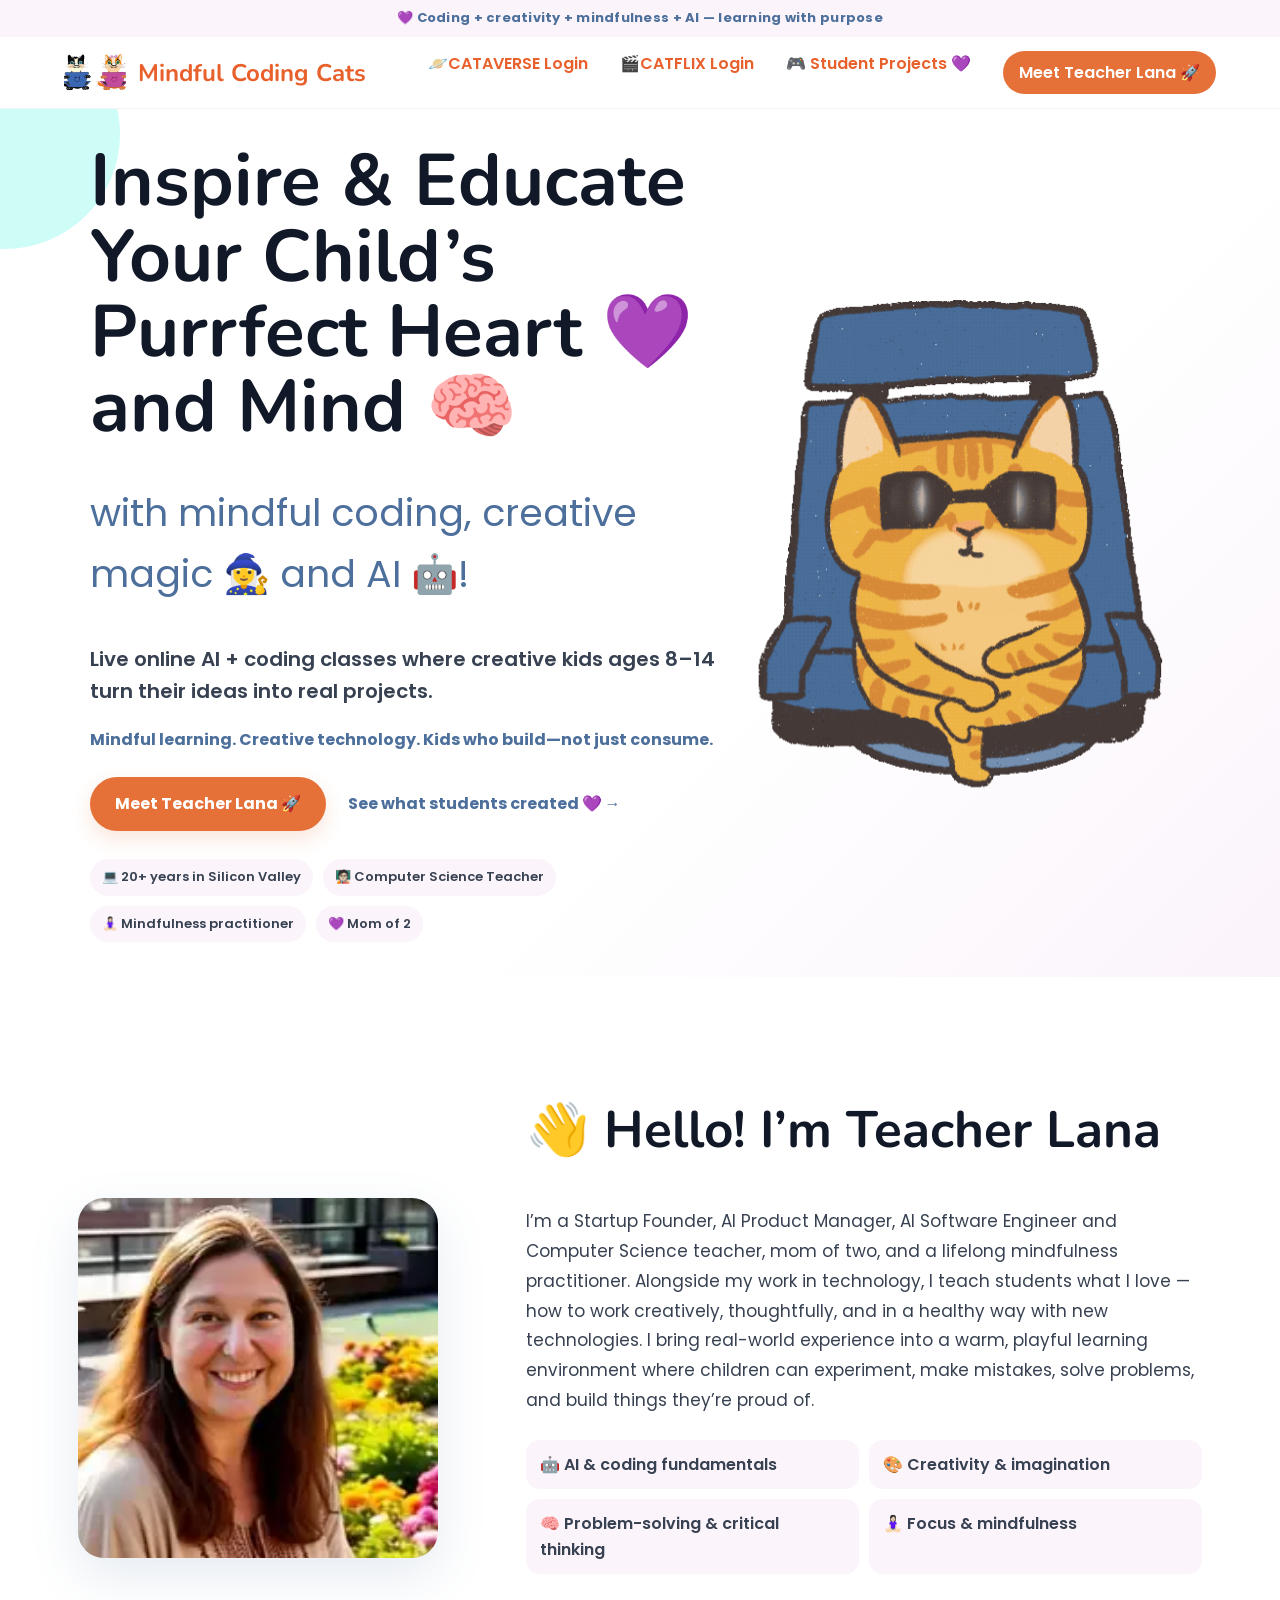
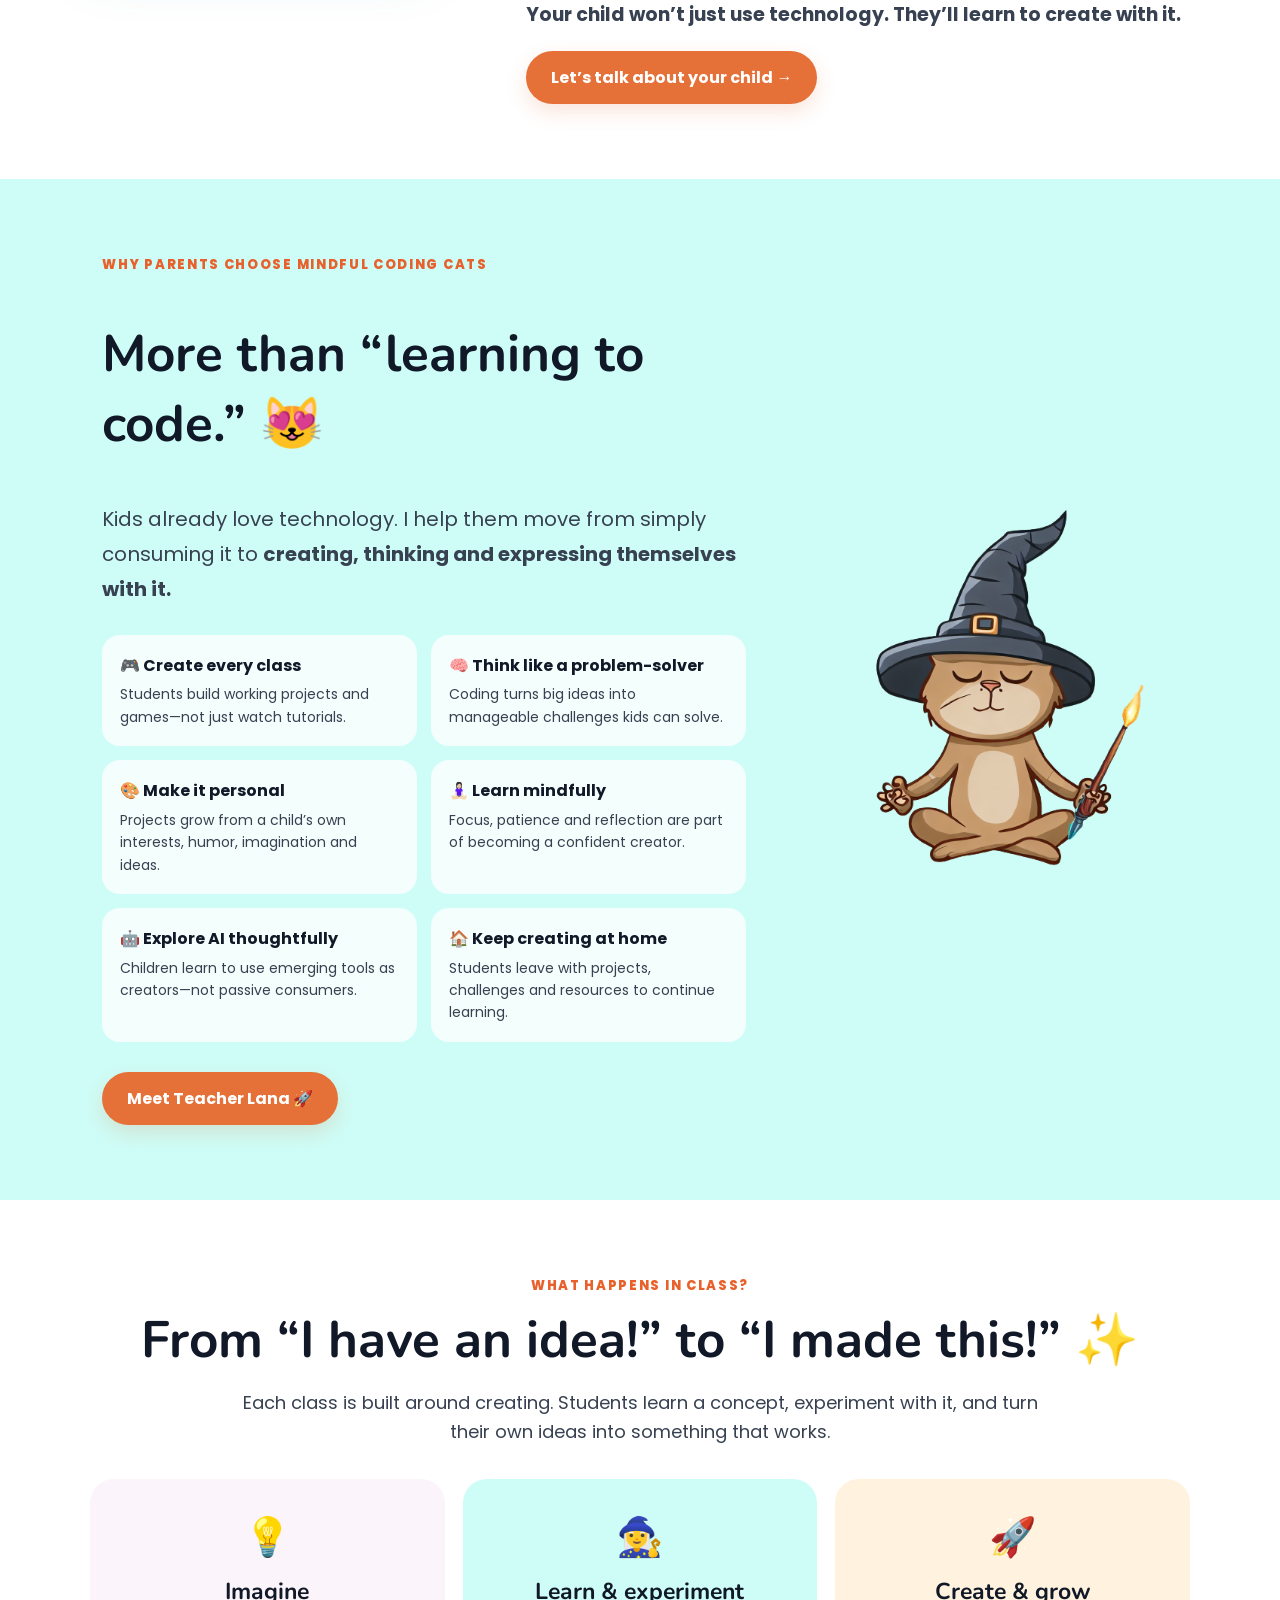
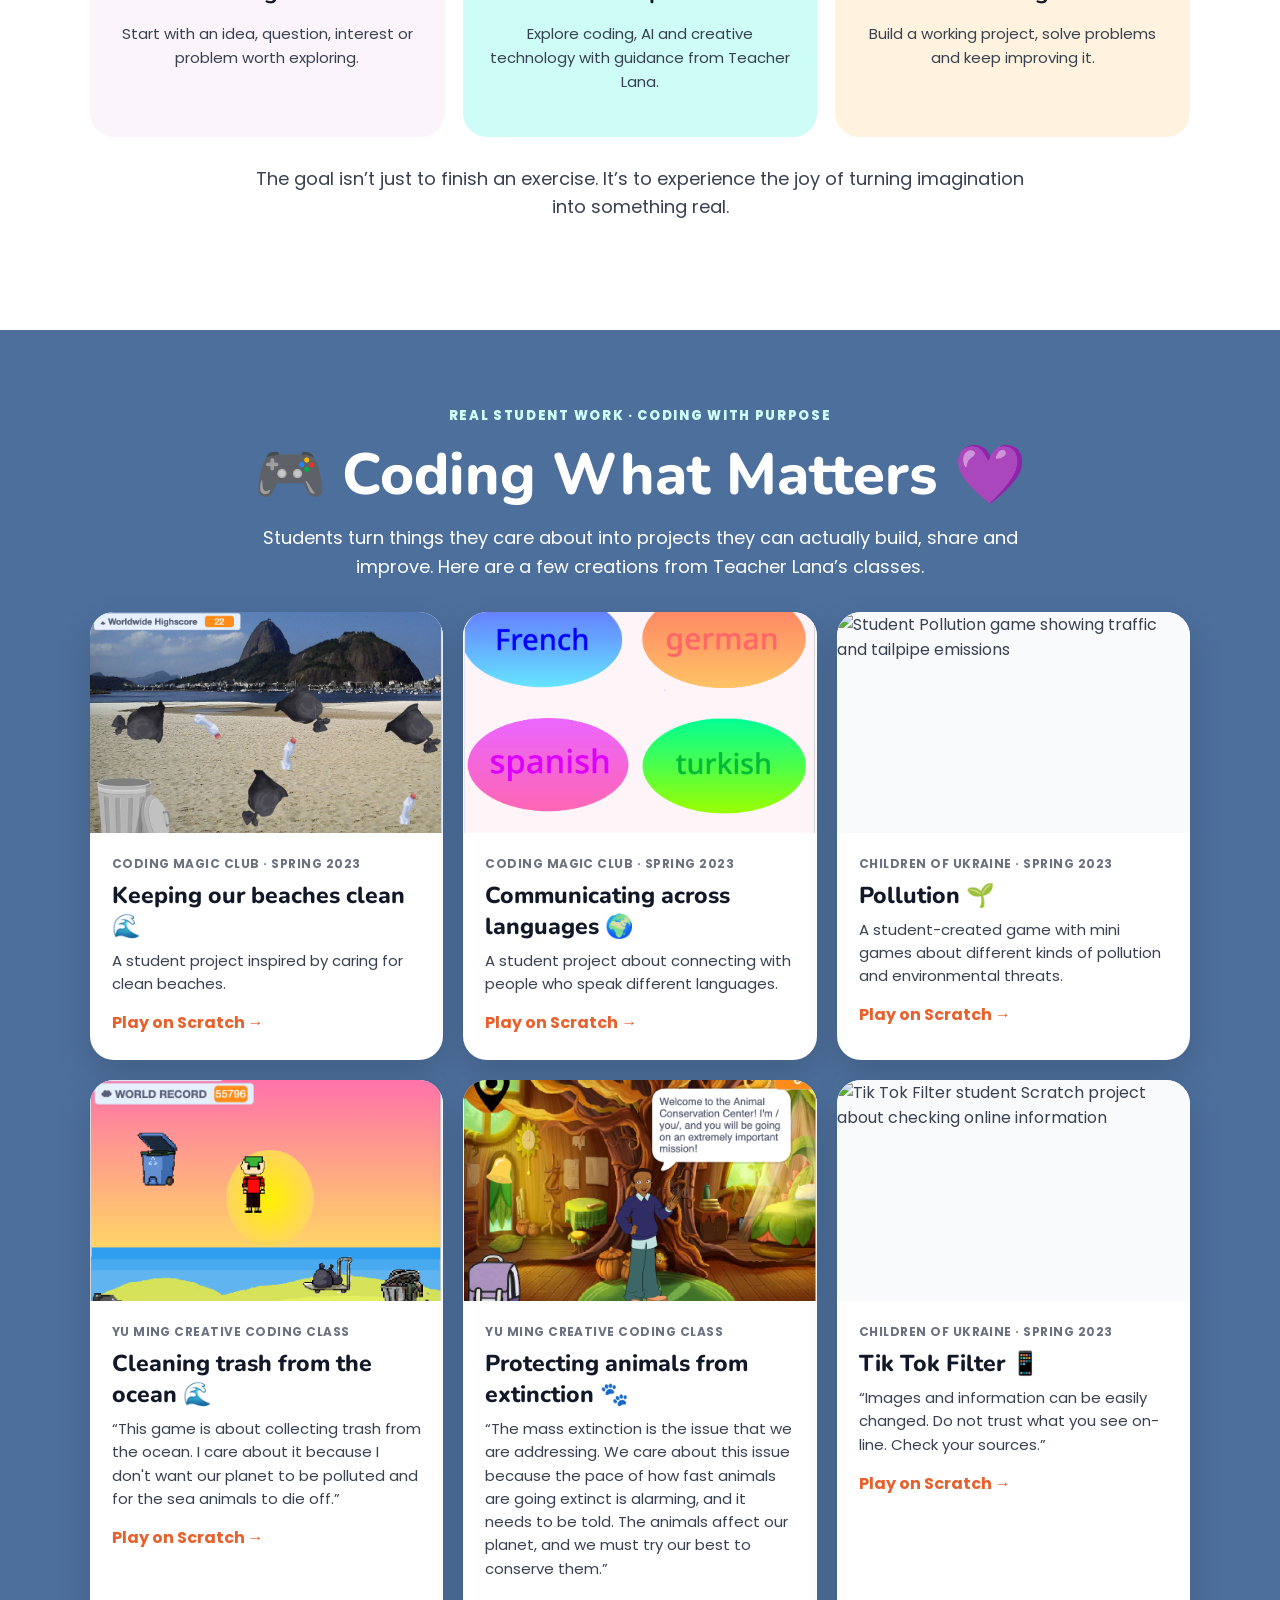
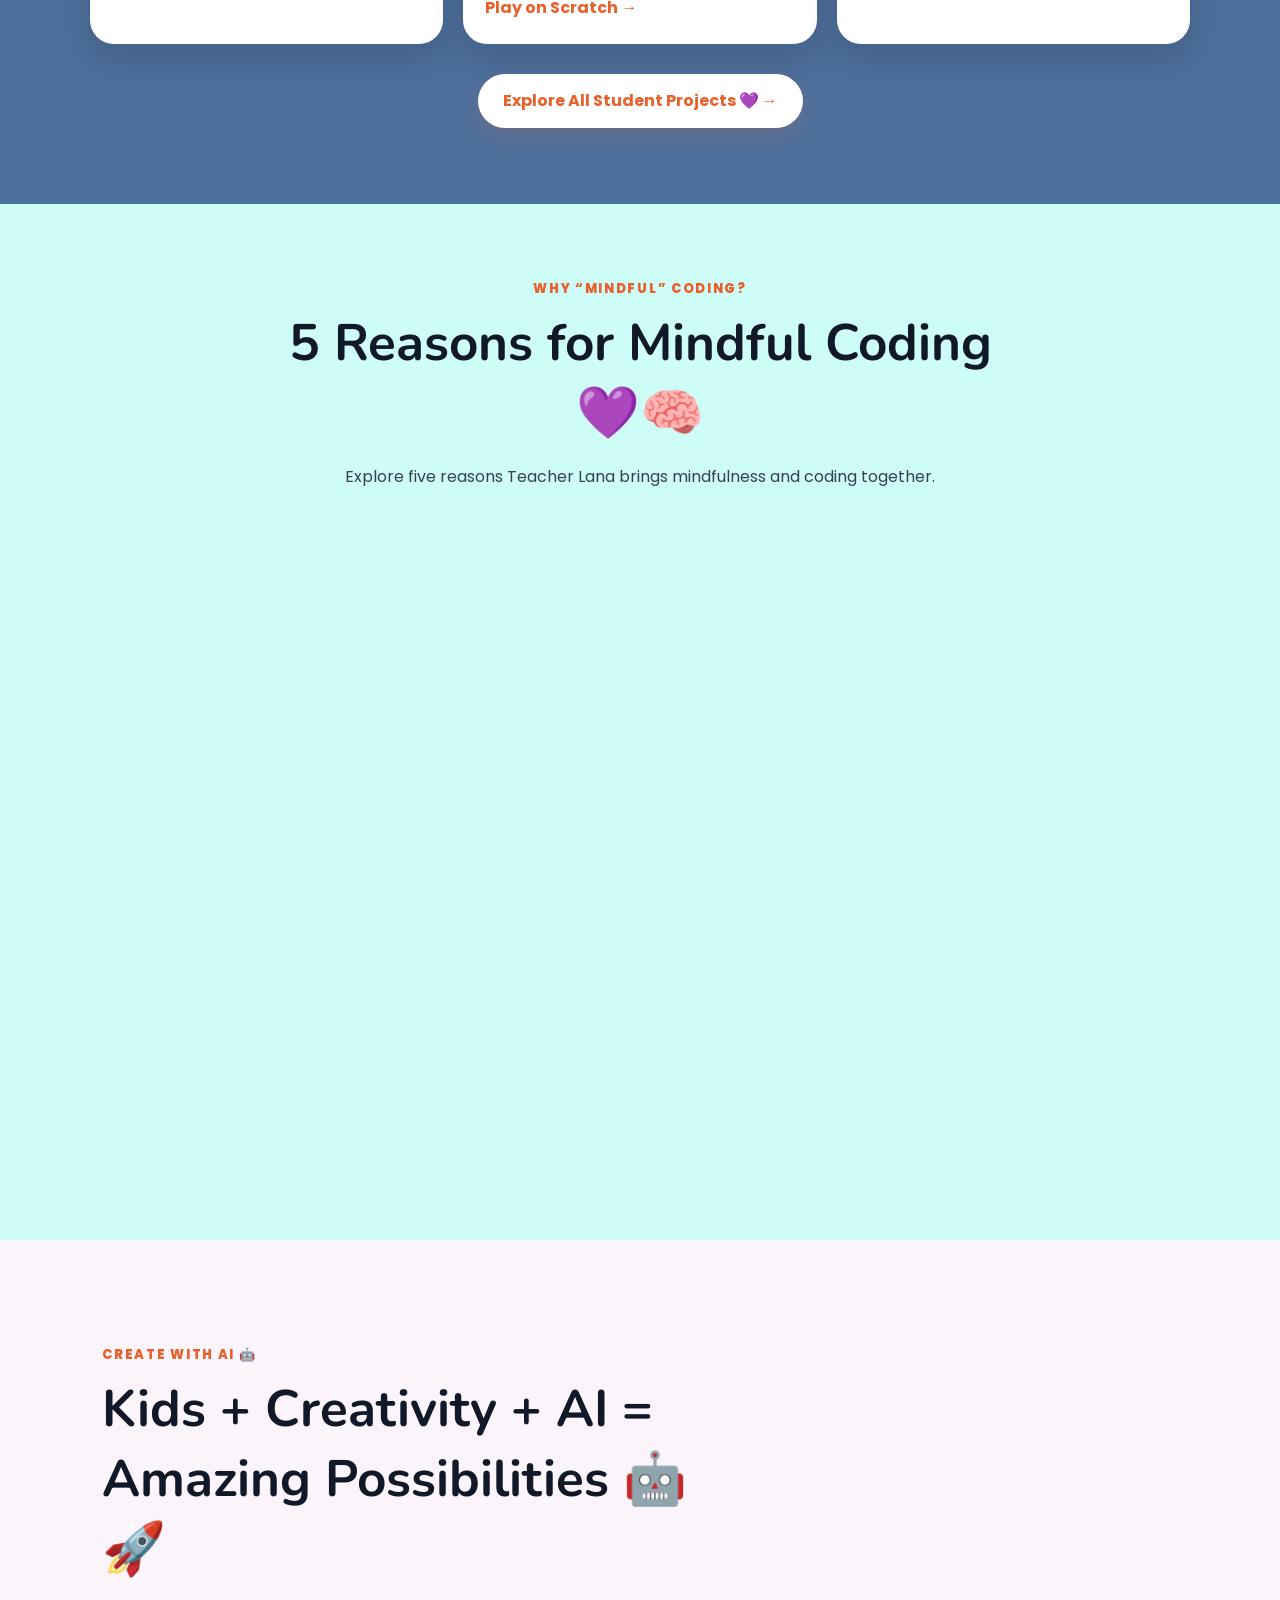
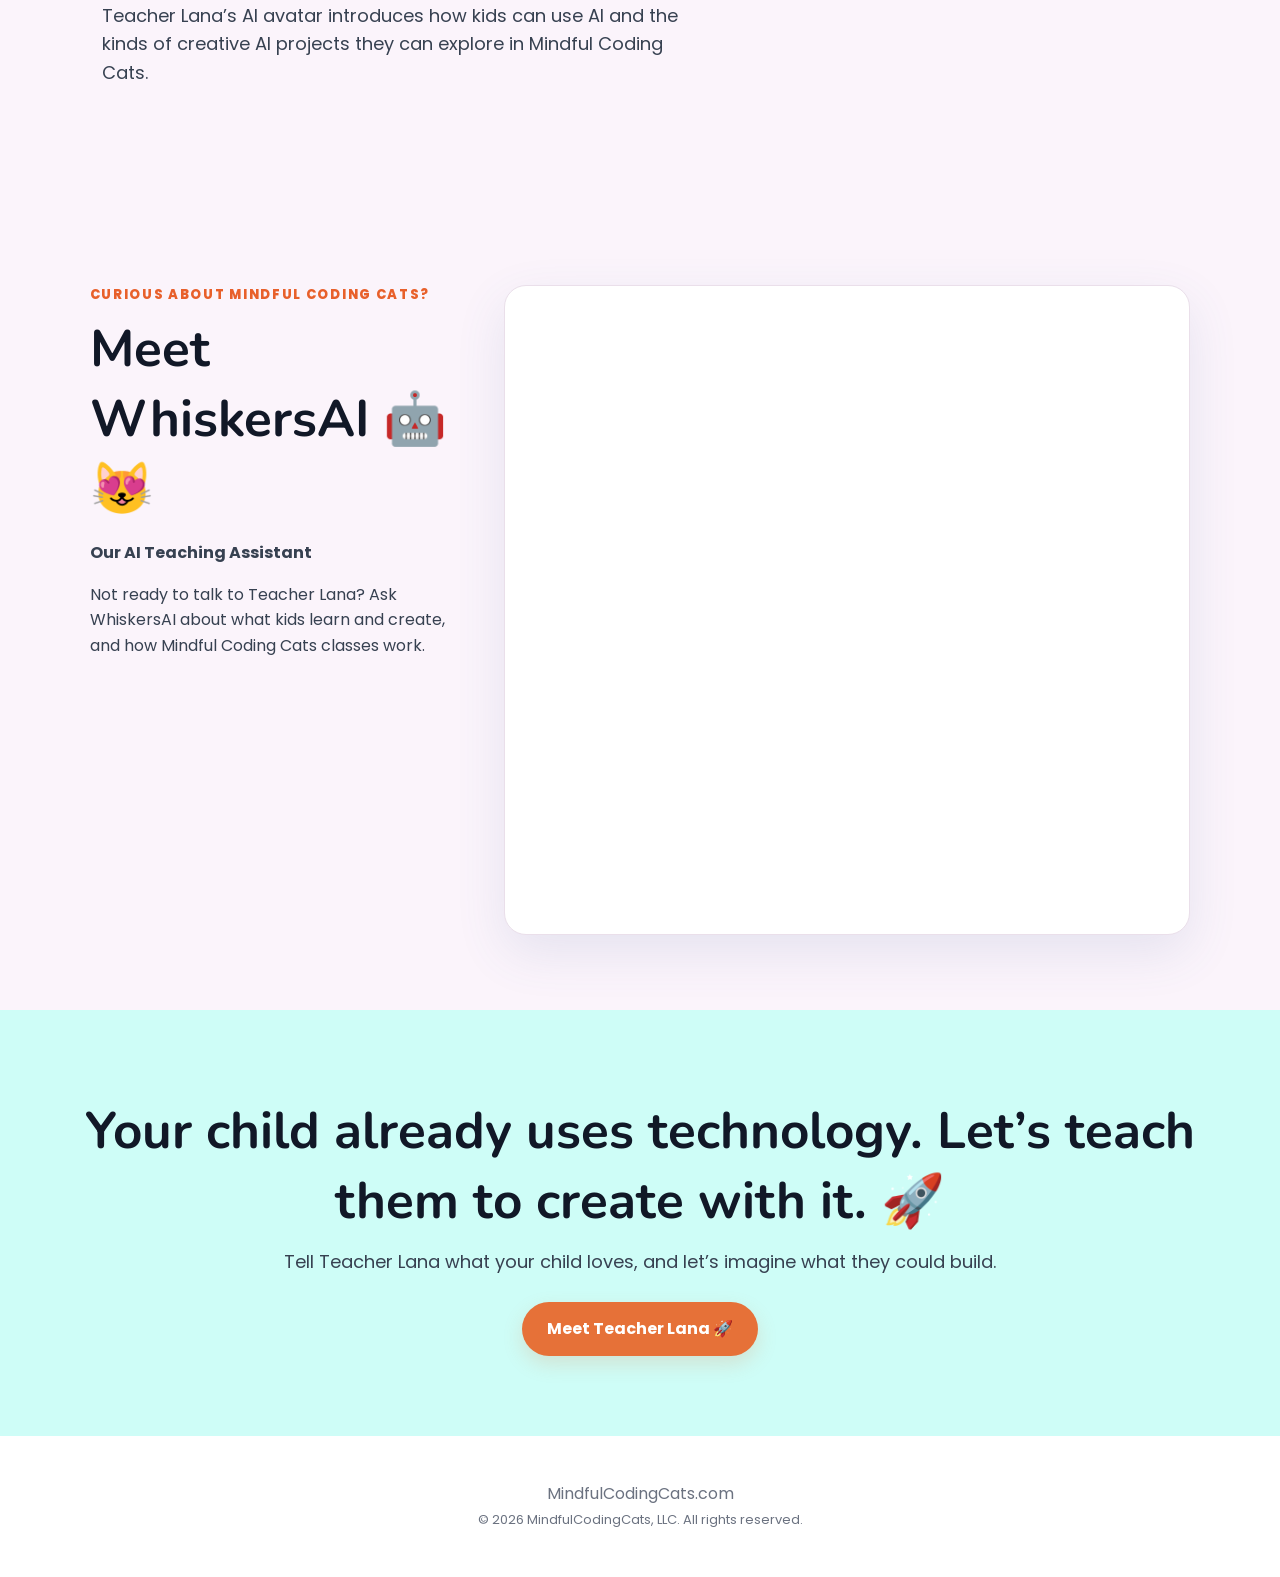
==== commit c1711e39: "Final V2 copy SEO and WhiskersAI cleanup" ====
--- a/index.html
+++ b/index.html
@@ -1,10 +1,10 @@
-<!doctype html><html lang="en"><head><meta charset="utf-8"><meta name="viewport" content="width=device-width,initial-scale=1"><title>Mindful Coding Cats</title><meta name="description" content="Live online AI and coding classes for creative kids ages 8–14 with Teacher Lana: a former Silicon Valley engineer and Computer Science teacher."><link rel="icon" href="assets/favicon-ouik3i.png"><link rel="stylesheet" href="styles.css"><script>window.chatbaseConfig={chatbotId:"wOBJoBJf4MKTxDPHZ_TXd"};</script><script src="https://www.chatbase.co/embed.min.js" id="wOBJoBJf4MKTxDPHZ_TXd" defer></script></head><body>
+<!doctype html><html lang="en"><head><meta charset="utf-8"><meta name="viewport" content="width=device-width,initial-scale=1"><title>Mindful Coding Cats</title><meta name="description" content="Live online AI and coding classes for creative kids ages 8–14 with Teacher Lana, combining coding, creativity, mindfulness and real-world technology experience."><meta property="og:title" content="Mindful Coding Cats | AI & Coding Classes for Creative Kids"><meta property="og:description" content="Mindful learning. Creative technology. Kids who build—not just consume. Explore live online AI and coding classes and real student projects."><meta property="og:type" content="website"><meta property="og:image" content="https://acutedev.github.io/mindfulcodingcats/assets/mcc-opened-eyes-onhpm5-zprn4h.jpg"><meta name="twitter:card" content="summary_large_image"><link rel="icon" href="assets/favicon-ouik3i.png"><link rel="stylesheet" href="styles.css"></head><body>
 <div class="top-note">💜 Coding + creativity + mindfulness + AI — learning with purpose</div><header class="nav"><a class="brand" href="./"><img src="assets/mcc-opened-eyes-onhpm5-zprn4h.jpg" alt=""> Mindful Coding Cats</a><button class="menu-toggle" type="button" aria-expanded="false" aria-controls="site-nav" aria-label="Open menu">☰</button><nav id="site-nav"><a class="world-link" target="_blank" rel="noreferrer" href="https://gobrunch.com/mindfulcodingcats" title="Mindful Coding Cats virtual classrooms">🪐CATAVERSE Login</a><a class="world-link" target="_blank" rel="noreferrer" href="https://members.mindfulcodingcats.com/login" title="Class materials and LMS">🎬CATFLIX Login</a><a target="_blank" rel="noreferrer" href="games/">🎮 Student Projects 💜</a><a class="nav-cta" target="_blank" rel="noreferrer" href="https://schedulewithlana.com/coding-classes">Meet Teacher Lana 🚀</a></nav></header><script>const menuButton=document.querySelector(".menu-toggle"),siteNav=document.querySelector("#site-nav");menuButton.addEventListener("click",()=>{const open=menuButton.getAttribute("aria-expanded")==="true";menuButton.setAttribute("aria-expanded",String(!open));menuButton.textContent=open?"☰":"✕";siteNav.classList.toggle("open",!open)});siteNav.addEventListener("click",e=>{if(e.target.closest("a")){menuButton.setAttribute("aria-expanded","false");menuButton.textContent="☰";siteNav.classList.remove("open")}});</script>
 <main><section class="hero"><div><h1>Inspire &amp; Educate Your Child’s Purrfect Heart 💜 and Mind 🧠</h1><p class="lead">with mindful coding, creative magic 🧙‍♀️ and AI 🤖!</p><p class="hero-clear">Live online AI + coding classes where creative kids ages 8–14 turn their ideas into real projects.</p><p class="hero-promise">Mindful learning. Creative technology. Kids who build—not just consume.</p><div class="hero-actions"><a class="button" target="_blank" rel="noreferrer" href="https://schedulewithlana.com/coding-classes">Meet Teacher Lana 🚀</a><a class="text-link" target="_blank" rel="noreferrer" href="games/">See what students created 💜 →</a></div><div class="trust-strip"><span>💻 20+ years in Silicon Valley</span><span>🧑🏻‍🏫 Computer Science Teacher</span><span>🧘🏻‍♀️ Mindfulness practitioner</span><span>💜 Mom of 2</span></div></div><img class="hero-cat" src="assets/cat-noturn-m55ek6-5sbxnr.gif" alt="Mindful Coding Cat"></section>
 <section class="teacher" id="teacher"><img class="lana" src="assets/teacher-lana.webp" alt="Teacher Lana"><div><h2>👋 Hello! I’m Teacher Lana</h2><p>I’m a Startup Founder, AI Product Manager, AI Software Engineer and Computer Science teacher, mom of two, and a lifelong mindfulness practitioner. Alongside my work in technology, I teach students what I love — how to work creatively, thoughtfully, and in a healthy way with new technologies. I bring real-world experience into a warm, playful learning environment where children can experiment, make mistakes, solve problems, and build things they’re proud of.</p><div class="teacher-points"><span>🤖 AI &amp; coding fundamentals</span><span>🎨 Creativity &amp; imagination</span><span>🧠 Problem-solving &amp; critical thinking</span><span>🧘🏻‍♀️ Focus &amp; mindfulness</span></div><p class="teacher-close"><strong>Your child won’t just use technology. They’ll learn to create with it.</strong></p><a class="button" target="_blank" rel="noreferrer" href="https://schedulewithlana.com/coding-classes">Let’s talk about your child →</a></div></section>
 <section class="why" id="why"><div><p class="eyebrow">WHY PARENTS CHOOSE MINDFUL CODING CATS</p><h2>More than “learning to code.” 😻</h2><p class="why-intro">Kids already love technology. I help them move from simply consuming it to <strong>creating, thinking and expressing themselves with it.</strong></p><div class="benefit-grid"><article><b>🎮 Create every class</b><span>Students build working projects and games—not just watch tutorials.</span></article><article><b>🧠 Think like a problem-solver</b><span>Coding turns big ideas into manageable challenges kids can solve.</span></article><article><b>🎨 Make it personal</b><span>Projects grow from a child’s own interests, humor, imagination and ideas.</span></article><article><b>🧘🏻‍♀️ Learn mindfully</b><span>Focus, patience and reflection are part of becoming a confident creator.</span></article><article><b>🤖 Explore AI thoughtfully</b><span>Children learn to use emerging tools as creators—not passive consumers.</span></article><article><b>🏠 Keep creating at home</b><span>Students leave with projects, challenges and resources to continue learning.</span></article></div><a class="button" target="_blank" rel="noreferrer" href="https://schedulewithlana.com/coding-classes">Meet Teacher Lana 🚀</a></div><img class="wizard" src="assets/cat-in-the-hat-with-the-wand-kdffed.png" alt="Coding wizard cat"></section>
 <section class="class-experience"><p class="eyebrow">WHAT HAPPENS IN CLASS?</p><h2>From “I have an idea!” to “I made this!” ✨</h2><p class="section-lead">Each class is built around creating. Students learn a concept, experiment with it, and turn their own ideas into something that works.</p><div class="class-steps"><article><span>💡</span><b>Imagine</b><p>Start with an idea, question, interest or problem worth exploring.</p></article><article><span>🧙‍♀️</span><b>Learn &amp; experiment</b><p>Explore coding, AI and creative technology with guidance from Teacher Lana.</p></article><article><span>🚀</span><b>Create &amp; grow</b><p>Build a working project, solve problems and keep improving it.</p></article></div><p class="class-note">The goal isn’t just to finish an exercise. It’s to experience the joy of turning imagination into something real.</p></section>
-<section class="student-showcase" id="student-work"><div class="student-showcase-head"><p class="eyebrow">REAL STUDENT WORK · CODING WITH PURPOSE</p><h2>🎮 Coding What Matters 💜</h2><p>Students turn things they care about into projects they can actually build, share and improve. Here are a few creations from Teacher Lana’s classes.</p></div><div class="student-cards"><a class="student-card" target="_blank" rel="noreferrer" href="https://scratch.mit.edu/projects/862750821"><img loading="lazy" src="games/assets/game-2-1q5qh9.png" alt="Student coding project about keeping beaches clean"><div><span>Coding Magic Club · Spring 2023</span><h3>Keeping our beaches clean 🌊</h3><p>A student project inspired by caring for clean beaches.</p><b>Play on Scratch →</b></div></a><a class="student-card" target="_blank" rel="noreferrer" href="https://scratch.mit.edu/projects/862749946"><img loading="lazy" src="games/assets/game-3-lglsj6.png" alt="Student coding project about communicating across languages"><div><span>Coding Magic Club · Spring 2023</span><h3>Communicating across languages 🌍</h3><p>A student project about connecting with people who speak different languages.</p><b>Play on Scratch →</b></div></a><a class="student-card" target="_blank" rel="noreferrer" href="https://scratch.mit.edu/projects/847357272"><img loading="lazy" src="https://cdn2.scratch.mit.edu/get_image/project/847357272_480x360.png" alt="Student Pollution game showing traffic and tailpipe emissions"><div><span>Children of Ukraine · Spring 2023</span><h3>Pollution 🌱</h3><p>A student-created game with mini games about different kinds of pollution and environmental threats.</p><b>Play on Scratch →</b></div></a><a class="student-card" target="_blank" rel="noreferrer" href="https://scratch.mit.edu/projects/862211682"><img loading="lazy" src="games/assets/14-22ymgiraffe25-lz8tlg.png" alt="Student Scratch project about collecting trash from the ocean"><div><span>Yu Ming Creative Coding Class</span><h3>Cleaning trash from the ocean 🌊</h3><p>“This game is about collecting trash from the ocean. I care about it because I don't want our planet to be polluted and for the sea animals to die off.”</p><b>Play on Scratch →</b></div></a><a class="student-card" target="_blank" rel="noreferrer" href="https://scratch.mit.edu/projects/849445163"><img loading="lazy" src="games/assets/1-22ymgiraffe11-uy6yzp.png" alt="Student Scratch project about mass extinction and animal conservation"><div><span>Yu Ming Creative Coding Class</span><h3>Protecting animals from extinction 🐾</h3><p>“The mass extinction is the issue that we are addressing. We care about this issue because the pace of how fast animals are going extinct is alarming, and it needs to be told. The animals affect our planet, and we must try our best to conserve them.”</p><b>Play on Scratch →</b></div></a><a class="student-card" target="_blank" rel="noreferrer" href="https://scratch.mit.edu/projects/855161156"><img loading="lazy" src="https://cdn2.scratch.mit.edu/get_image/project/855161156_480x360.png" alt="Tik Tok Filter student Scratch project about checking online information"><div><span>Children of Ukraine · Spring 2023</span><h3>Tik Tok Filter 📱</h3><p>“Images and information can be easily changed. Do not trust what you see on-line. Check your sources.”</p><b>Play on Scratch →</b></div></a></div><a class="button" target="_blank" rel="noreferrer" href="games/">Explore all Coding What Matters projects 💜 →</a></section>
+<section class="student-showcase" id="student-work"><div class="student-showcase-head"><p class="eyebrow">REAL STUDENT WORK · CODING WITH PURPOSE</p><h2>🎮 Coding What Matters 💜</h2><p>Students turn things they care about into projects they can actually build, share and improve. Here are a few creations from Teacher Lana’s classes.</p></div><div class="student-cards"><a class="student-card" target="_blank" rel="noreferrer" href="https://scratch.mit.edu/projects/862750821"><img loading="lazy" src="games/assets/game-2-1q5qh9.png" alt="Student coding project about keeping beaches clean"><div><span>Coding Magic Club · Spring 2023</span><h3>Keeping our beaches clean 🌊</h3><p>A student project inspired by caring for clean beaches.</p><b>Play on Scratch →</b></div></a><a class="student-card" target="_blank" rel="noreferrer" href="https://scratch.mit.edu/projects/862749946"><img loading="lazy" src="games/assets/game-3-lglsj6.png" alt="Student coding project about communicating across languages"><div><span>Coding Magic Club · Spring 2023</span><h3>Communicating across languages 🌍</h3><p>A student project about connecting with people who speak different languages.</p><b>Play on Scratch →</b></div></a><a class="student-card" target="_blank" rel="noreferrer" href="https://scratch.mit.edu/projects/847357272"><img loading="lazy" src="https://cdn2.scratch.mit.edu/get_image/project/847357272_480x360.png" alt="Student Pollution game showing traffic and tailpipe emissions"><div><span>Children of Ukraine · Spring 2023</span><h3>Pollution 🌱</h3><p>A student-created game with mini games about different kinds of pollution and environmental threats.</p><b>Play on Scratch →</b></div></a><a class="student-card" target="_blank" rel="noreferrer" href="https://scratch.mit.edu/projects/862211682"><img loading="lazy" src="games/assets/14-22ymgiraffe25-lz8tlg.png" alt="Student Scratch project about collecting trash from the ocean"><div><span>Yu Ming Creative Coding Class</span><h3>Cleaning trash from the ocean 🌊</h3><p>“This game is about collecting trash from the ocean. I care about it because I don't want our planet to be polluted and for the sea animals to die off.”</p><b>Play on Scratch →</b></div></a><a class="student-card" target="_blank" rel="noreferrer" href="https://scratch.mit.edu/projects/849445163"><img loading="lazy" src="games/assets/1-22ymgiraffe11-uy6yzp.png" alt="Student Scratch project about mass extinction and animal conservation"><div><span>Yu Ming Creative Coding Class</span><h3>Protecting animals from extinction 🐾</h3><p>“The mass extinction is the issue that we are addressing. We care about this issue because the pace of how fast animals are going extinct is alarming, and it needs to be told. The animals affect our planet, and we must try our best to conserve them.”</p><b>Play on Scratch →</b></div></a><a class="student-card" target="_blank" rel="noreferrer" href="https://scratch.mit.edu/projects/855161156"><img loading="lazy" src="https://cdn2.scratch.mit.edu/get_image/project/855161156_480x360.png" alt="Tik Tok Filter student Scratch project about checking online information"><div><span>Children of Ukraine · Spring 2023</span><h3>Tik Tok Filter 📱</h3><p>“Images and information can be easily changed. Do not trust what you see on-line. Check your sources.”</p><b>Play on Scratch →</b></div></a></div><a class="button" target="_blank" rel="noreferrer" href="games/">Explore All Student Projects 💜 →</a></section>
 <section class="brand-story" id="mindful-coding">
 <div class="brand-story-head"><p class="eyebrow">WHY “MINDFUL” CODING?</p><h2>5 Reasons for Mindful Coding 💜🧠</h2><p>Explore five reasons Teacher Lana brings mindfulness and coding together.</p></div>
 <div class="media-showcase media-snackeet"><iframe loading="lazy" src="https://snkt.io/62a532983886675a1ffbee13" allow="camera *; microphone *; autoplay *; encrypted-media *;" title="Five Reasons for Mindful Coding"></iframe></div>
